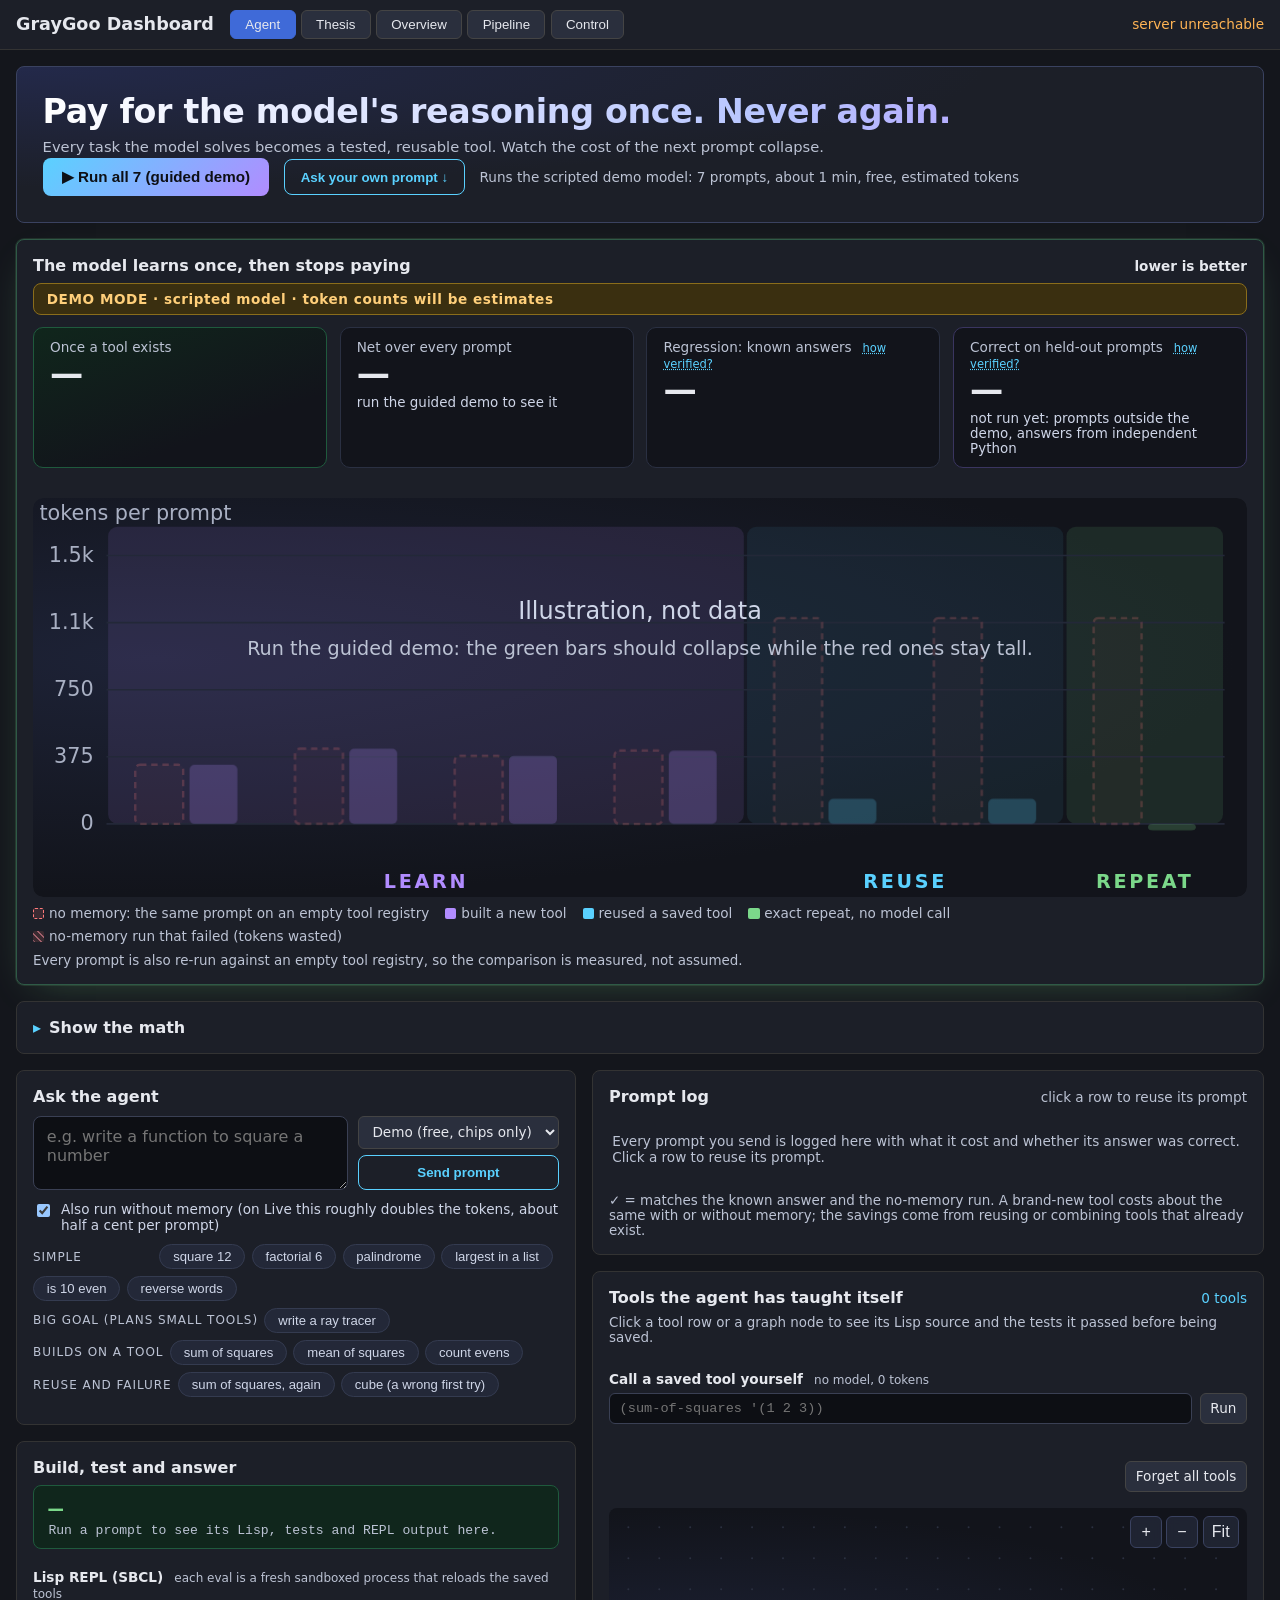
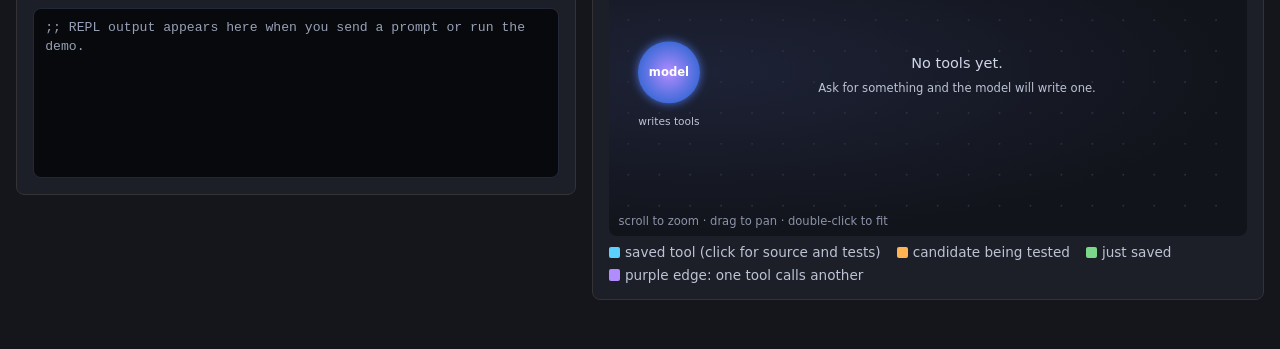
==== dashboard/index.html @ 03ae7952 "Agent: independent oracle, failure classes, planner, lessons; UI summary and graph pan/zoom Oracle a" ====
<!DOCTYPE html>
<html lang="en">
<head>
<meta charset="utf-8">
<meta name="viewport" content="width=device-width, initial-scale=1">
<title>GrayGoo Dashboard</title>
<link rel="stylesheet" href="styles.css">
<link rel="stylesheet" href="agent.css">
</head>
<body>
<header>
  <h1>GrayGoo Dashboard</h1>
  <nav>
    <button data-view="agent" class="active">Agent</button>
    <button data-view="thesis">Thesis</button>
    <button data-view="overview">Overview</button>
    <button data-view="pipeline">Pipeline</button>
    <button data-view="control">Control</button>
  </nav>
  <span id="conn" class="conn">connecting…</span>
</header>

<main>
  <section id="view-thesis" class="view">
    <article class="th">
      <div class="th-hero card wide">
        <p class="th-kicker">The thesis</p>
        <h2>LLM reasoning can be crystallized into verified, reusable capabilities that cut inference on later related tasks, without cutting correctness.</h2>
        <p class="th-lede">A model that solves the same kind of problem tomorrow should not pay full price to think it through again. GrayGoo turns each solved task into a <b>tested Lisp tool</b>. Later prompts reuse or combine those tools, so the next answer costs a fraction of the first, and often nothing.</p>
        <div class="th-cta">
          <button class="ag-primary" data-goto="agent" data-action="demo">&#9654; Watch it happen (guided demo)</button>
          <button class="ag-send" data-goto="agent">Open the workspace</button>
        </div>
      </div>

      <section class="card wide th-strip">
        <h2>The evidence, from a real model</h2>
        <div class="th-kpis">
          <div class="kpi k2"><span class="kl">Net over all 7 prompts</span><b id="th-k2" class="good">&mdash;</b><i id="th-k2s">&nbsp;</i></div>
        <div class="kpi k1"><span class="kl">Once a tool exists</span><b id="th-k1" class="good">&mdash;</b><i id="th-k1s">&nbsp;</i></div>
        <div class="kpi k4"><span class="kl">Held-out vs independent oracle</span><b id="th-k4" class="good">&mdash;</b><i id="th-k4s">&nbsp;</i></div>
        <div class="kpi k3"><span class="kl">Answers correct</span><b id="th-k3" class="good">&mdash;</b><i id="th-k3s">&nbsp;</i></div>
      </div>
        <p class="muted">Recorded live runs: Cerebras Qwen, 3 runs, each prompt also run with an empty registry. <button class="ag-chip" data-goto="agent">See the bars and the log</button></p>
      </section>

      <section class="card wide">
        <h2>The problem</h2>
        <p>Every prompt to a language model is billed as if it were the first. Ask for a palindrome checker on Monday and again on Friday and you pay for the same reasoning twice. Prompt caches only help when the text repeats exactly, and a cached <i>answer</i> goes stale; a cached <i>program</i> does not.</p>
      </section>

      <section class="card wide">
        <h2>The idea, in one picture</h2>
        <div class="th-lanes">
          <div class="th-lane l-new">
            <span class="th-tag">New task</span>
            <ol>
              <li>Model writes a Lisp tool <b>and its tests</b></li>
              <li>Gates: parse, risk class (R0&ndash;R6), tests in a sandboxed SBCL REPL</li>
              <li>Pass: saved to the registry. Fail: one repair with the actual-vs-expected values</li>
            </ol>
            <p class="th-cost">Costs full price, once.</p>
          </div>
          <div class="th-arrow" aria-hidden="true">&rarr;</div>
          <div class="th-lane l-reuse">
            <span class="th-tag">Related task</span>
            <ol>
              <li>Cheap local search finds a saved tool that looks relevant</li>
              <li>A short question (about 100 tokens): &ldquo;does this tool answer the goal?&rdquo;</li>
              <li>If yes, run it in the REPL. If not, fall back to a full build</li>
            </ol>
            <p class="th-cost">Costs a fraction.</p>
          </div>
          <div class="th-arrow" aria-hidden="true">&rarr;</div>
          <div class="th-lane l-cache">
            <span class="th-tag">Exact repeat</span>
            <ol>
              <li>The prompt was answered before</li>
              <li>Re-run the saved call in the REPL</li>
              <li>No model call at all</li>
            </ol>
            <p class="th-cost">Costs nothing.</p>
          </div>
        </div>
        <p class="muted">Tools also compose: once <code>square</code> exists, <code>sum-of-squares</code> is built by calling it, then <code>mean-of-squares</code> by calling that. The tool graph on the Agent tab shows these dependencies.</p>
      </section>

      <section class="card wide">
        <h2>Why reuse is trustworthy, not just cheap</h2>
        <div class="th-grid">
          <div class="th-card"><b>Tests gate every save</b><p>A tool enters the registry only after its tests pass in a fresh, sandboxed SBCL process. A wrong tool is rejected and repaired before anything can reuse it. In the live runs, this caught the model&rsquo;s own mistaken test expectations too.</p></div>
          <div class="th-card"><b>Every prompt has a control</b><p>Each prompt is also answered by a model with an <i>empty</i> registry. That is the baseline in every chart: measured tokens, measured answers, not an estimate.</p></div>
          <div class="th-card"><b>Known answers</b><p>The guided demo carries answers computed by hand (144, 50, 64, 30). A reused tool that drifted would show a red cross in the Prompt log.</p></div>
          <div class="th-card"><b>Narrow execution</b><p>The &ldquo;call a saved tool&rdquo; box only evaluates calls of saved tools with plain data. There is no free-form Lisp input.</p></div>
        </div>
      </section>

      <section class="card wide">
        <h2>What we measured</h2>
        <p>Three live runs on a real model (Cerebras Qwen, real token counts, temperature 0), each with the 7 guided prompts plus 10 held-out prompts, and every prompt also answered with an empty registry:</p>
        <ul class="th-list">
          <li><b>70% fewer tokens overall</b> (about 2.7k vs 8.9k per run of 7 prompts).</li>
          <li><b>Reused tools cost 95% less</b> (274 vs 5.0k tokens on the reused and repeated prompts), and an exact repeat cost <b>0</b>.</li>
          <li><b>21 of 21 guided answers correct</b>, and <b>27 of 30 held-out answers correct</b> against independent Python. With no memory the model also got 27 of 30, so reuse did not cost accuracy.</li>
          <li>The no-memory run often <b>failed to produce a working tool</b> and still spent the tokens. The held-out misses (the same string-reversal prompt each time) were rejected by the tests, not saved.</li>
        </ul>
        <p class="muted">The three runs are nearly identical because the model is near-deterministic at temperature 0: repetition shows stability, not sampling variance. Your own numbers appear live on the Agent tab; the scripted Demo model shows the same mechanism for free, with estimated token counts.</p>
      </section>

      <section class="card wide">
        <h2>How to read the Agent tab</h2>
        <ol class="th-list">
          <li><b>The proof panel</b> at the top: three headline numbers, then one pair of bars per prompt. Red dashed = no memory, coloured = with the learned tools. Prompts group into <i>learn</i>, <i>reuse</i>, <i>repeat</i>. &ldquo;Show the math&rdquo; opens the arithmetic.</li>
          <li><b>Ask the agent</b>: type any request (Live) or click an example (Demo). &ldquo;Build, test and answer&rdquo; streams what the model decided, the tests, and the REPL transcript.</li>
          <li><b>Prompt log</b>: per prompt, how it was answered, tokens used vs the no-memory run, and whether the answer is correct.</li>
          <li><b>Tools</b>: everything the agent has taught itself, with source, passing tests, reuse counts, and a box to call a tool directly for 0 tokens.</li>
        </ol>
      </section>

      <section class="card wide">
        <h2>Simple and complex ideas to try</h2>
        <div class="th-try">
          <button class="ag-chip" data-goto="agent" data-p="write a function that computes the factorial of a number, then factorial of 6">factorial of 6 <span class="muted">simple</span></button>
          <button class="ag-chip" data-goto="agent" data-p="write a function that checks for a palindrome, then check the word level">palindrome <span class="muted">simple</span></button>
          <button class="ag-chip" data-goto="agent" data-p="count the even numbers in the list (1 2 3 4 6)">count evens <span class="muted">composes is-even</span></button>
          <button class="ag-chip" data-goto="agent" data-p="mean of squares of the list (2 4 6 8)">mean of squares <span class="muted">composes two tools</span></button>
        </div>
        <p class="muted">In Live mode try something of your own with concrete data, e.g. &ldquo;write a function that run-length encodes a string, then encode aaabccdd&rdquo;, followed by &ldquo;now decode the result back&rdquo; to watch one tool build on another.</p>
      </section>

      <section class="card wide th-limits">
        <h2>Honest limits</h2>
        <ul class="th-list">
          <li><b>Small samples.</b> Tiny functions, one run per prompt. Treat the percentages as a demonstration, not a benchmark.</li>
          <li><b>Same model on both sides.</b> The control uses the same model at temperature 0 with an empty registry; it isolates the effect of memory, not of a better model.</li>
          <li><b>Demo answers are hard-coded</b> for the guided prompts. Arbitrary Live prompts have tests but no independent ground truth.</li>
          <li><b>The sandbox is process-level</b>, not a security boundary (see the adversarial report in the repo). Do not feed it untrusted prompts yet.</li>
          <li><b>Reuse needs a good match.</b> A vague prompt (&ldquo;again&rdquo;, no data) gave the model nothing to call the tool with in early live runs; prompts with explicit inputs reused cleanly.</li>
        </ul>
      </section>
    </article>
  </section>

  <section id="view-agent" class="view active">
    <button id="ag-fab" class="ag-fab" aria-label="Ask your own prompt">Ask &darr;</button>
    <div class="card wide ag-hero">
      <h2>Pay for the model's reasoning once. Never again.</h2>
      <p class="ag-sub-h">Every task the model solves becomes a tested, reusable tool. Watch the cost of the next prompt collapse.</p>
      <div class="ag-cta">
        <button id="ag-demo" class="ag-primary">&#9654; Run all 7 (guided demo)</button>
        <button id="ag-jump" class="ag-send">Ask your own prompt &darr;</button>
        <small id="ag-demo-cost" class="muted">Runs the scripted demo model: 7 prompts, about 1 min, free, estimated tokens</small>
      </div>
    </div>

    <div class="card wide ag-proof">
      <div class="ag-head"><h2>The model learns once, then stops paying</h2><span id="ag-overall" class="ag-overall">lower is better</span></div>
      <div id="ag-evbanner" class="ag-evbanner demo"></div>
      <p id="ag-evnote" class="muted ag-evnote" hidden></p>
      <div class="ag-evtabs" id="ag-evtabs" role="tablist" aria-label="Which run to show"></div>
      <div class="ag-kpis" aria-live="polite">
        <div class="kpi k1"><span class="kl">Once a tool exists</span><b id="k-reuse">&mdash;</b><i id="k-reuse-sub">run the guided demo to see it</i></div>
        <div class="kpi k2"><span class="kl">Net over every prompt</span><b id="k-saved">&mdash;</b><i id="k-saved-sub">&nbsp;</i></div>
        <div class="kpi k3"><span class="kl" title="Known answers were computed by hand for the 7 guided prompts. They are checked against the tool's actual output.">Regression: known answers <span class="why">how verified?</span></span><b id="k-correct">&mdash;</b><i id="k-correct-sub">&nbsp;</i></div>
        <div class="kpi k4"><span class="kl" title="Prompts that are not in the demo script. Expected answers are computed by independent Python (digit sums, gcd, string reversal, ...), never by the model.">Correct on held-out prompts <span class="why">how verified?</span></span><b id="k-held">&mdash;</b><i id="k-held-sub">not run yet</i></div>
      </div>
      <div id="ag-strength" class="ag-strength" aria-label="How strong this evidence is"></div>
      <div class="ag-scroll">
        <svg id="ag-pairs" viewBox="0 0 760 250" role="img"
             aria-label="For each prompt, tokens used with no memory next to tokens used with the learned tools"></svg>
      </div>
      <div id="ag-barinfo" class="ag-barinfo" hidden></div>
      <div class="ag-legend">
        <span><i class="sw-nomem"></i>no memory: the same prompt on an empty tool registry</span>
        <span><i style="background:#b18cff"></i>built a new tool</span>
        <span><i style="background:#5ad1ff"></i>reused a saved tool</span>
        <span><i style="background:#7bd88a"></i>exact repeat, no model call</span>
        <span><i class="sw-fail"></i>no-memory run that failed (tokens wasted)</span>
      </div>
      <p class="muted ag-foot-note">Every prompt is also re-run against an empty tool registry, so the comparison is measured, not assumed. <span id="ag-hero-note"></span> <span id="ag-est-note" hidden>Token counts here are estimates (about 4 characters per token, scripted model); Live mode reports real usage.</span></p>
    </div>

    <details class="card wide ag-math">
      <summary><h2>Show the math</h2></summary>
      <div class="ag-evidence">
        <div class="ag-tiles" aria-live="polite">
          <div class="tile"><span class="tl">Reusing a saved tool: tokens vs a no-memory run</span><b id="t-reuse">&mdash;</b><i id="t-reuse-sub">run the guided demo</i></div>
          <div class="tile"><span class="tl">Exact repeats: tokens vs a no-memory run</span><b id="t-zero">&mdash;</b><i id="t-zero-sub">&nbsp;</i></div>
          <div class="tile"><span class="tl">Building a new tool: tokens vs a no-memory run</span><b id="t-saved">&mdash;</b><i id="t-saved-sub">&nbsp;</i></div>
          <div class="tile"><span class="tl">Answers correct</span><b id="t-match">&mdash;</b><i id="t-match-sub">&nbsp;</i></div>
        </div>
        <div>
          <svg id="ag-cum" viewBox="0 0 640 220" role="img"
               aria-label="Cumulative tokens used with learned tools versus starting from scratch each time"></svg>
        </div>
      </div>
      <div class="ag-legend">
        <span><i style="background:#7bd88a"></i>with memory (this agent)</span>
        <span><i style="background:#ff7a7a"></i>no-memory run: the same prompt re-run with an empty tool registry</span>
        <span><i style="background:#7bd88a55"></i>gap = tokens saved</span>
      </div>
      <p class="ag-terms"><b>built</b> the model wrote a new tool &middot; <b>reused</b> a short check found a saved tool, then ran it &middot; <b>cached</b> exact repeat of an earlier prompt: no model call at all.</p>
      <p id="ag-recon" class="muted ag-foot-note"></p>
      <p class="muted ag-foot-note">Hatched baseline bars are no-memory runs that failed to produce an answer: their tokens were spent for nothing.</p>
    </details>

    <div class="ag-cols">
      <div class="ag-left">
        <div class="card">
          <h2>Ask the agent</h2>
          <div class="ag-bar-row">
            <textarea id="ag-prompt" rows="2" aria-label="Prompt for the agent"
              placeholder="e.g. write a function to square a number"></textarea>
            <div class="ag-ctl">
              <select id="ag-mode" aria-label="Model mode">
                <option value="demo">Demo (free, chips only)</option>
                <option value="live" id="ag-live-opt">Live (paid)</option>
              </select>
              <button id="ag-send" class="ag-send">Send prompt</button>
            </div>
          </div>
          <label class="ag-check"><input type="checkbox" id="ag-compare" checked> Also run without memory (on Live this roughly doubles the tokens, about half a cent per prompt)</label>
          <div class="ag-chips" aria-label="Example prompts">
            <div class="ag-chiprow"><span class="muted">Simple</span>
              <button class="ag-chip" data-p="write a function that squares a number, then square 12">square 12</button>
              <button class="ag-chip" data-p="write a function that computes the factorial of a number, then factorial of 6">factorial 6</button>
              <button class="ag-chip" data-p="write a function that checks for a palindrome, then check the word level">palindrome</button>
              <button class="ag-chip" data-p="write a function for the largest number in a list, then use it on (4 17 8)">largest in a list</button>
              <button class="ag-chip" data-p="write a function that checks if a number is even, then check 10">is 10 even</button>
              <button class="ag-chip" data-p="reverse the words in the sentence one two three">reverse words</button>
            </div>
            <div class="ag-chiprow"><span class="muted">Big goal (plans small tools)</span>
              <button class="ag-chip" data-p="write a ray tracer">write a ray tracer</button>
            </div>
            <div class="ag-chiprow"><span class="muted">Builds on a tool</span>
              <button class="ag-chip" data-p="sum of squares of the list (3 4 5)">sum of squares</button>
              <button class="ag-chip" data-p="mean of squares of the list (2 4 6 8)">mean of squares</button>
              <button class="ag-chip" data-p="count the even numbers in the list (1 2 3 4 6)">count evens</button>
            </div>
            <div class="ag-chiprow"><span class="muted">Reuse and failure</span>
              <button class="ag-chip" data-p="sum of squares of the list (3 4 5), again">sum of squares, again</button>
              <button class="ag-chip" data-p="write a function that cubes a number, then cube 4">cube (a wrong first try)</button>
            </div>
          </div>
          <p id="ag-mode-note" class="muted"></p>
        </div>
        <div class="card">
          <div class="ag-head"><h2>Build, test and answer</h2><span id="ag-compare-note" class="muted"></span></div>
          <div id="ag-answer-box"><div id="ag-answer">&mdash;</div><div id="ag-answer-call">Run a prompt to see its Lisp, tests and REPL output here.</div></div>
          <div id="ag-summary" class="ag-sumcard" hidden></div>
          <div id="ag-stages"></div>
          <div id="ag-log"></div>
          <div class="ag-sub">Lisp REPL (SBCL) <span class="muted">each eval is a fresh sandboxed process that reloads the saved tools</span></div>
          <div id="ag-repl" role="log" aria-live="polite"></div>
        </div>
      </div>

      <div class="ag-right">
        <div class="card">
          <div class="ag-head"><h2>Prompt log</h2><span class="muted">click a row to reuse its prompt</span></div>
          <div id="ag-table"></div>
          <p class="muted ag-foot-note">&#10003; = matches the known answer and the no-memory run. A brand-new tool costs about the same with or without memory; the savings come from reusing or combining tools that already exist.</p>
        </div>
    <div class="card">
      <div class="ag-head"><h2>Tools the agent has taught itself</h2><span id="ag-count">0 tools</span></div>
      <p class="muted ag-foot-note" style="margin:0 0 .6rem">Click a tool row or a graph node to see its Lisp source and the tests it passed before being saved.</p>
      <div class="ag-tools-stack">
        <div>
          <div id="ag-tools"><p class="muted ag-pad">No tools yet. Ask for something and the model will write one.</p></div>
          <div id="ag-detail" class="ag-detail" hidden></div>
          <div class="ag-try">
            <label for="ag-call" class="ag-sub">Call a saved tool yourself <span class="muted">no model, 0 tokens</span></label>
            <div class="ag-try-row">
              <input id="ag-call" type="text" spellcheck="false" placeholder="(sum-of-squares '(1 2 3))" aria-label="Lisp call of a saved tool">
              <button id="ag-callbtn" class="ag-ghost">Run</button>
            </div>
            <div id="ag-call-ex" class="ag-callex"></div>
            <div id="ag-callout" class="ag-callout" role="status"></div>
          </div>
          <div class="ag-foot"><button id="ag-reset" class="ag-ghost">Forget all tools</button></div>
        </div>
        <div>
          <div class="ag-gwrap">
          <svg id="ag-graph" tabindex="0" viewBox="0 0 640 340" role="img"
               aria-label="Graph of saved tools; a purple edge means one tool calls another"></svg>
          <div class="ag-gctl" role="group" aria-label="Graph view controls">
            <button type="button" id="ag-zin" title="Zoom in" aria-label="Zoom in">+</button>
            <button type="button" id="ag-zout" title="Zoom out" aria-label="Zoom out">&minus;</button>
            <button type="button" id="ag-zfit" title="Fit all tools in view" aria-label="Fit all tools in view">Fit</button>
          </div>
          <div class="ag-ghint">scroll to zoom &middot; drag to pan &middot; double-click to fit</div>
        </div>
          <div class="ag-legend">
            <span><i style="background:#5ad1ff"></i>saved tool (click for source and tests)</span>
            <span><i style="background:#ffb454"></i>candidate being tested</span>
            <span><i style="background:#7bd88a"></i>just saved</span>
            <span><i style="background:#b18cff"></i>purple edge: one tool calls another</span>
          </div>
        </div>
      </div>
    </div>
      </div>
    </div>

  </section>

  <section id="view-overview" class="view">
    <div class="cards">
      <div class="card">
        <h2>Todos</h2>
        <div class="bar"><div id="todo-bar" class="fill"></div></div>
        <p id="todo-text">—</p>
      </div>
      <div class="card">
        <h2>Spend</h2>
        <div class="bar"><div id="spend-bar" class="fill spend"></div></div>
        <p id="spend-text">—</p>
      </div>
      <div class="card">
        <h2>System checks</h2>
        <ul id="checks" class="checks"><li>—</li></ul>
      </div>
    </div>
    <div class="card wide">
      <h2>Recent commits</h2>
      <pre id="gitlog">—</pre>
    </div>
  </section>

  <section id="view-pipeline" class="view">
    <div class="card wide">
      <h2>run_candidate pipeline</h2>
      <svg id="stages" viewBox="0 0 660 120" role="img"
           aria-label="Pipeline stages: parse, risk, worker, repair, patch, transfer"></svg>
      <p id="stage-desc" class="muted">Click a stage for details.</p>
    </div>
    <div class="card wide">
      <h2>Last demo run</h2>
      <pre id="demo">—</pre>
    </div>
  </section>

  <section id="view-control" class="view">
    <div class="card wide">
      <h2>Run jobs</h2>
      <div class="btnrow">
        <button id="run-smoke">Smoke</button>
        <button id="run-tests">Tests</button>
        <button id="run-baseline">Baseline (stub)</button>
        <button id="run-stop" disabled>Stop</button>
      </div>
      <p id="job-meta" class="muted">No job running.</p>
    </div>
    <div class="card wide">
      <h2>Live output <span class="muted">(auto-refresh)</span></h2>
      <pre id="job-tail">Press a run button to start a job.</pre>
    </div>
  </section>
</main>

<p id="file-hint" class="hint" hidden>
  Opened as a file: static layout works, but live data needs the server —
  run <code>python dashboard/server.py</code> and open
  <code>http://127.0.0.1:8137/</code>.
</p>

<script src="app.js"></script>
<script src="agent.js"></script>
</body>
</html>
---- dashboard/styles.css ----
:root { color-scheme: dark; }
* { box-sizing: border-box; }
body {
  margin: 0; font-family: system-ui, Segoe UI, Roboto, sans-serif;
  background: #14161c; color: #e6e8ee;
}
header {
  display: flex; align-items: center; gap: 1rem;
  padding: 0.6rem 1rem; background: #1c1f28;
  border-bottom: 1px solid #333;
}
header h1 { font-size: 1.1rem; margin: 0; }
nav button, .btnrow button {
  background: #2a2f3d; color: #e6e8ee; border: 1px solid #444;
  border-radius: 6px; padding: 0.4rem 0.9rem; cursor: pointer;
}
nav button.active { background: #3f6ad8; border-color: #3f6ad8; }
.btnrow button:disabled { opacity: 0.4; cursor: default; }
.conn { margin-left: auto; font-size: 0.85rem; color: #ffb454; }
.conn.ok { color: #7bd88a; }
main { padding: 1rem; max-width: 1000px; margin: 0 auto; }
.view { display: none; }
.view.active { display: block; }
.cards { display: grid; grid-template-columns: repeat(3, 1fr); gap: 1rem; }
.card {
  background: #1c1f28; border: 1px solid #333; border-radius: 8px;
  padding: 1rem; margin-bottom: 1rem;
}
.card.wide { grid-column: 1 / -1; }
.card h2 { margin: 0 0 0.6rem; font-size: 1rem; }
.bar { height: 14px; background: #0d0f14; border-radius: 7px; overflow: hidden; }
.fill { height: 100%; width: 0; background: #3f6ad8; transition: width 0.4s; }
.fill.spend { background: #7bd88a; }
.fill.spend.hot { background: #e05252; }
.checks { list-style: none; margin: 0; padding: 0; }
.checks li { padding: 0.15rem 0; }
.ok-t { color: #7bd88a; } .bad-t { color: #e05252; }
pre {
  background: #0d0f14; border-radius: 6px; padding: 0.7rem;
  overflow: auto; max-height: 320px; white-space: pre-wrap;
  font-size: 0.82rem; margin: 0;
}
.muted { color: #9aa0ae; font-size: 0.85rem; }
.btnrow { display: flex; gap: 0.5rem; flex-wrap: wrap; }
.hint {
  max-width: 1000px; margin: 0 auto 1rem; padding: 0.7rem 1rem;
  background: #2a2410; border: 1px solid #8a6d1b; border-radius: 8px;
}
#stages .node { fill: #2a2f3d; stroke: #3f6ad8; cursor: pointer; }
#stages .node.sel { fill: #3f6ad8; }
#stages text { fill: #e6e8ee; font-size: 13px; text-anchor: middle; }
#stages .arrow { stroke: #666; }
@media (max-width: 700px) { .cards { grid-template-columns: 1fr; } }
---- dashboard/agent.css ----
/* Agent view */
:root { --ag-cyan: #5ad1ff; --ag-violet: #b18cff; --ag-green: #7bd88a; --ag-amber: #ffb454; --ag-red: #ff7a7a; --ag-dim: #a9b0c3; }
main { max-width: 1280px; }
.card h2 { font-size: 1rem; }
.ag-hero { display: flex; gap: 1.5rem; justify-content: space-between; align-items: flex-start; flex-wrap: wrap; }
.ag-hero h2 { font-size: 1.25rem; margin: 0 0 .4rem; }
.ag-hero p { margin: 0; max-width: 52rem; color: var(--ag-dim); font-size: .92rem; line-height: 1.5; }
.ag-hero-r { display: flex; flex-direction: column; gap: .4rem; align-items: flex-end; }
.badge { font-size: .72rem; letter-spacing: .03em; padding: .2rem .6rem; border-radius: 999px; font-weight: 600; }
.badge.demo { background: #3a2f10; color: #ffcf7a; border: 1px solid #8a6d1b; }
.badge.live { background: #10303a; color: #8fe3ff; border: 1px solid #1f6f8f; }
.ag-primary { background: linear-gradient(135deg, var(--ag-cyan), var(--ag-violet)); color: #0d0f14; font-weight: 700; border: 0; border-radius: 8px; padding: .65rem 1.2rem; cursor: pointer; font-size: .95rem; }
.ag-primary:disabled { opacity: .5; cursor: default; }
.muted { color: var(--ag-dim); }

.ag-cols { display: grid; grid-template-columns: minmax(0, 5fr) minmax(0, 6fr); gap: 1rem; margin-bottom: 1rem; align-items: start; }
.ag-left, .ag-right { min-width: 0; }
.ag-left > .card, .ag-right > .card { margin-bottom: 1rem; min-width: 0; }
.card, #view-agent { min-width: 0; max-width: 100%; }
#ag-prompt { max-width: 100%; }
.ag-head { display: flex; align-items: baseline; justify-content: space-between; gap: .6rem; margin-bottom: .5rem; }
.ag-head h2 { margin: 0; }
#ag-count, #ag-compare-note { color: var(--ag-cyan); font-size: .85rem; }

.ag-bar-row { display: flex; gap: .6rem; align-items: stretch; flex-wrap: wrap; margin-top: .5rem; }
#ag-prompt { flex: 1 1 220px; min-height: 3.2rem; resize: vertical; padding: .6rem .8rem; background: #0d0f14; color: #e6e8ee; border: 1px solid #3a4054; border-radius: 8px; font: inherit; }
#ag-prompt:focus-visible, button:focus-visible, select:focus-visible { outline: 2px solid var(--ag-cyan); outline-offset: 2px; }
.ag-ctl { display: flex; flex-direction: column; gap: .4rem; }
#ag-mode, .ag-ghost { background: #2a2f3d; color: #e6e8ee; border: 1px solid #444; border-radius: 6px; padding: .4rem .6rem; font: inherit; font-size: .85rem; cursor: pointer; }
.ag-check { display: flex; gap: .5rem; align-items: flex-start; margin: .7rem 0 0; font-size: .85rem; color: #cfd6e8; }
.ag-chips { display: flex; gap: .4rem; flex-wrap: wrap; margin-top: .7rem; }
.ag-chip { background: #232838; color: #cfd6e8; border: 1px solid #343b50; border-radius: 999px; padding: .25rem .8rem; font-size: .82rem; cursor: pointer; }
.ag-chip:hover { border-color: var(--ag-cyan); color: #fff; }
#ag-mode-note { font-size: .82rem; margin: .7rem 0 0; }

#ag-answer-box { margin: 0 0 .7rem; padding: .6rem .9rem; background: #10261c; border: 1px solid #1f5a3d; border-radius: 8px; }
#ag-answer { font: 700 1.5rem ui-monospace, Consolas, monospace; color: var(--ag-green); word-break: break-all; }
#ag-answer-call { color: var(--ag-dim); font: .82rem ui-monospace, Consolas, monospace; }
#ag-stages { display: flex; gap: .3rem; flex-wrap: wrap; margin-bottom: .4rem; }
#ag-stages:empty { display: none; }
.pill { font-size: .75rem; padding: .1rem .6rem; border-radius: 999px; background: #232838; color: var(--ag-dim); }
.pill.pass { background: #12301f; color: var(--ag-green); } .pill.fail { background: #3a1616; color: var(--ag-red); }
#ag-log { max-height: 150px; overflow: auto; font-size: .85rem; margin-bottom: .6rem; }
.ag-say { padding: .15rem 0 .15rem .6rem; border-left: 2px solid #343b50; color: #cfd6e8; }
.ag-say.goal { border-color: var(--ag-cyan); color: #fff; } .ag-say.build { border-color: var(--ag-violet); }
.ag-say.use { border-color: var(--ag-cyan); } .ag-say.pass { border-color: var(--ag-green); color: #9fe3ab; }
.ag-say.fail { border-color: #e05252; color: var(--ag-red); } .ag-say.answer { border-color: var(--ag-green); color: #fff; }
.ag-sub { font-size: .85rem; font-weight: 600; margin: .3rem 0 .4rem; }
.ag-sub .muted { font-weight: 400; font-size: .75rem; margin-left: .4rem; }
#ag-repl { background: #08090d; border: 1px solid #232838; border-radius: 8px; padding: .6rem .7rem; font: .82rem/1.45 ui-monospace, Consolas, monospace; height: 220px; overflow: auto; }
.rl { white-space: pre-wrap; word-break: break-word; }
.rl.c { color: #7b839a; } .rl.in { color: var(--ag-cyan); } .rl.def { color: var(--ag-violet); }
.rl.val { color: var(--ag-green); } .rl.err { color: var(--ag-red); } .rl.out { color: var(--ag-amber); }

.ag-tiles { display: grid; grid-template-columns: repeat(2, 1fr); gap: .7rem; margin-top: .6rem; }
.tile { background: #12141b; border: 1px solid #2a3042; border-radius: 8px; padding: .6rem .8rem; display: flex; flex-direction: column; gap: .15rem; min-width: 0; }
.tile .tl { color: var(--ag-dim); font-size: .78rem; }
.tile b { font-size: 1.7rem; color: #e6e8ee; font-weight: 700; }
.tile b.good { color: var(--ag-green); } .tile b.bad { color: var(--ag-red); }
.tile i { font-style: normal; color: var(--ag-dim); font-size: .78rem; }

#ag-cum, #ag-graph { width: 100%; height: auto; display: block; background: radial-gradient(ellipse at 15% 50%, #1d2236, #12141b 70%); border-radius: 8px; }
.ag-grid { stroke: #232838; stroke-width: 1; }
.ag-tick { fill: #a9b0c3; font-size: 11px; }
.ag-tick.k-build { fill: var(--ag-violet); } .ag-tick.k-reuse { fill: var(--ag-cyan); } .ag-tick.k-cached { fill: var(--ag-green); } .ag-tick.k-failed { fill: var(--ag-red); }
.cum-actual { stroke: var(--ag-green); stroke-width: 3; }
.cum-nomem { stroke: var(--ag-red); stroke-width: 2.5; stroke-dasharray: 6 4; }
.cum-actual.ill, .cum-nomem.ill { opacity: .25; }
.cum-gap { fill: #7bd88a22; }
.cum-gap-t { fill: #9fe3ab; font-size: 12px; font-weight: 700; }
.cum-brace { stroke: #9fe3ab; stroke-width: 2; }
.cum-pt { stroke: #12141b; stroke-width: 2; fill: var(--ag-green); }
.cum-pt.k-build { fill: var(--ag-violet); } .cum-pt.k-reuse { fill: var(--ag-cyan); } .cum-pt.k-failed { fill: var(--ag-red); }
.ag-empty { fill: #cfd6e8; text-anchor: middle; font-size: 15px; }
.ag-empty.sub { font-size: 12px; fill: var(--ag-dim); }
.ag-note { fill: var(--ag-dim); font-size: 11px; text-anchor: middle; }
.ag-legend { display: flex; gap: .4rem 1rem; font-size: .8rem; color: var(--ag-dim); margin-top: .5rem; flex-wrap: wrap; }
.ag-legend i { display: inline-block; width: .7rem; height: .7rem; border-radius: 2px; margin-right: .3rem; vertical-align: -1px; }

.ag-tbl { width: 100%; border-collapse: collapse; font-size: .82rem; }
.ag-tbl th { text-align: left; color: var(--ag-dim); font-weight: 600; font-size: .75rem; padding: .3rem .5rem; border-bottom: 1px solid #2a3042; }
.ag-tbl td { padding: .4rem .5rem; border-bottom: 1px solid #1f2433; vertical-align: middle; }
.ag-tbl tr.clickable { cursor: pointer; } .ag-tbl tr.clickable:hover td { background: #1c2030; }
.ag-tbl tr.selrow td { background: #1b2a3a; }
.ag-tbl td.pr { max-width: 14rem; overflow: hidden; text-overflow: ellipsis; white-space: nowrap; }
.ag-tbl td.num { color: var(--ag-dim); }
.ag-tbl td.good { color: var(--ag-green); } .ag-tbl td.bad { color: var(--ag-red); }
.ag-tbl td.bar { min-width: 5.5rem; } .ag-tbl td.bar span { font-size: .78rem; color: #e6e8ee; }
.mini { height: 6px; border-radius: 3px; margin-bottom: 2px; background: var(--ag-violet); }
.mini.k-reuse { background: var(--ag-cyan); } .mini.k-cached { background: var(--ag-green); } .mini.k-failed { background: #e05252; } .mini.base { background: #6a4a52; }
.chip { font-size: .72rem; padding: .1rem .5rem; border-radius: 999px; white-space: nowrap; }
.chip.k-build { background: #2a2145; color: var(--ag-violet); } .chip.k-reuse { background: #12303d; color: var(--ag-cyan); }
.chip.k-cached { background: #12301f; color: var(--ag-green); } .chip.k-failed { background: #3a1616; color: var(--ag-red); }
.ag-pad { padding: .3rem .2rem; font-size: .85rem; }

.ag-tools-grid { display: grid; grid-template-columns: minmax(0, 1.3fr) minmax(0, 1fr); gap: 1rem; align-items: start; }
.ag-edge { stroke: #3a4260; }
.ag-edge.root { stroke: #3f6ad8; opacity: .55; stroke-dasharray: 2 5; }
.ag-edge.dep { stroke: var(--ag-violet); filter: drop-shadow(0 0 4px #b18cffaa); stroke-dasharray: 6 4; animation: ag-flow 1.2s linear infinite; }
.ag-edge.ghost { stroke: var(--ag-amber); opacity: .7; }
@keyframes ag-flow { to { stroke-dashoffset: -20; } }
.ag-core-t { fill: #fff; font-size: 12px; text-anchor: middle; font-weight: 600; }
.ag-node { animation: ag-pop .5s cubic-bezier(.2, 1.4, .4, 1) both; }
.ag-node .dot { fill: #1f6f8f; stroke: var(--ag-cyan); stroke-width: 2; }
.ag-node .ring { fill: none; stroke: #5ad1ff44; stroke-width: 1.5; }
.ag-node .glyph { fill: #eaf9ff; font-size: 17px; text-anchor: middle; font-style: italic; }
.ag-node .lbl { fill: #e6e8ee; font-size: 12px; text-anchor: middle; }
.ag-node .lbl.sub { fill: var(--ag-dim); font-size: 11px; }
.ag-node.sel .ring { stroke: #fff; stroke-width: 2.5; }
.ag-node.hot .ring { stroke: var(--ag-green); stroke-width: 3; animation: ag-ping 1s ease-out 3; }
.ag-node.hot .dot { stroke: var(--ag-green); fill: #1f6f4a; }
.ag-node.ghost .dot { fill: #3a2f10; stroke: var(--ag-amber); stroke-dasharray: 4 3; animation: ag-spin 4s linear infinite; transform-box: fill-box; transform-origin: center; }
.ag-node.ghost .ring { stroke: #ffb45466; animation: ag-ping 1.2s ease-out infinite; }
@keyframes ag-pop { from { opacity: 0; } }
@keyframes ag-ping { from { opacity: 1; r: 20; } to { opacity: 0; r: 40; } }
@keyframes ag-spin { to { transform: rotate(360deg); } }
.ag-detail { margin-top: .7rem; padding: .7rem .8rem; background: #12141b; border: 1px solid #2a3042; border-radius: 8px; font-size: .84rem; }
.dt-top b { color: var(--ag-cyan); font-size: .95rem; }
.dt-src { max-height: 120px; font-size: .78rem; margin: .4rem 0; color: var(--ag-violet); }
.dt-test { font: .78rem ui-monospace, Consolas, monospace; color: var(--ag-green); }
.ag-foot { margin-top: .7rem; display: flex; justify-content: flex-end; }

@media (max-width: 1000px) {
  .ag-cols, .ag-tools-grid { grid-template-columns: minmax(0, 1fr); }
  .ag-hero-r { align-items: flex-start; }
}
@media (max-width: 560px) {
  main { padding: .6rem; }
  .ag-tiles { grid-template-columns: 1fr 1fr; }
  .ag-tbl td.pr { max-width: 7rem; }
  .ag-tbl th:nth-child(3), .ag-tbl td:nth-child(3) { display: none; }
}
@media (prefers-reduced-motion: reduce) { .ag-edge.dep, .ag-node, .ag-node .dot, .ag-node .ring { animation: none !important; } }

.ag-send { background: var(--ag-cyan); color: #0d0f14; font-weight: 700; border: 0; border-radius: 8px; padding: .55rem 1.2rem; cursor: pointer; }
.ag-send:disabled { opacity: .5; cursor: default; }
.ag-overall { color: #e6e8ee; font-size: .85rem; font-weight: 600; }
.ag-foot-note { font-size: .8rem; margin: .6rem 0 0; }
.ag-tick { font-size: 13px; }
.cum-gap-t { font-size: 14px; }
.ag-chips > span { font-size: .8rem; align-self: center; margin-right: .2rem; }
.ag-tbl td.barcell { min-width: 5.5rem; } .ag-tbl td.barcell span { font-size: .8rem; color: #e6e8ee; }
.ag-tbl td.pr { max-width: none; white-space: normal; overflow: visible; }
.ag-tbl td.muted { color: var(--ag-dim); }
.ag-tbl .sm { display: block; font-size: .72rem; color: var(--ag-dim); }
.ag-tools-grid { grid-template-columns: minmax(0, 1fr) minmax(0, 1fr); }
.tile b.warn { color: var(--ag-amber); }

/* round 4 */
:root { --ag-dim: #bcc3d4; }
.ag-hero details summary { cursor: pointer; color: var(--ag-cyan); font-size: .85rem; margin-bottom: .3rem; }
.ag-hero details p { margin: .2rem 0 0; }
.ag-evidence { display: grid; grid-template-columns: minmax(0, 5fr) minmax(0, 7fr); gap: 1rem; align-items: center; margin-top: .4rem; }
.ag-terms { margin: .5rem 0 0; font-size: .85rem; color: #cfd6e8; }
.ag-terms b { color: #fff; }
.ag-send { background: transparent; color: var(--ag-cyan); border: 1.5px solid var(--ag-cyan); }
.ag-send:hover:not(:disabled) { background: #5ad1ff22; }
.tile i { font-size: .82rem; }
.tile .tl { font-size: .82rem; }
.ag-legend { font-size: .85rem; }
.ag-foot-note { font-size: .84rem; }
.ag-tbl { font-size: .86rem; }
.ag-tbl td.pr { min-width: 9rem; }
.ag-tbl .chip + .chip { margin-left: .3rem; }
.ag-tbl td.good, .ag-tbl td.bad { white-space: nowrap; font-weight: 600; }
.ag-try { margin-top: .9rem; }
.ag-try-row { display: flex; gap: .5rem; margin-top: .3rem; }
#ag-call { flex: 1; background: #0d0f14; color: #e6e8ee; border: 1px solid #3a4054; border-radius: 6px; padding: .45rem .6rem; font: .85rem ui-monospace, Consolas, monospace; min-width: 0; }
.ag-callout { margin-top: .4rem; font: .85rem ui-monospace, Consolas, monospace; min-height: 1.2rem; color: var(--ag-dim); }
.ag-callout.ok { color: var(--ag-green); } .ag-callout.bad { color: var(--ag-red); }
.rl.c { color: #98a0b5; }
.ag-node .lbl.sub { font-size: 12px; }
@media (max-width: 1000px) { .ag-evidence { grid-template-columns: minmax(0, 1fr); } }
@media (max-width: 560px) {
  header { flex-wrap: wrap; padding: .5rem .7rem; gap: .5rem; }
  header h1 { font-size: .95rem; white-space: nowrap; }
  nav button { padding: .3rem .6rem; font-size: .8rem; }
  .conn { display: none; }
  .ag-hero-r { align-items: stretch; width: 100%; }
  .ag-hero-r .ag-primary { width: 100%; }
}
@media (max-width: 560px) { .tile b { font-size: 1.35rem; white-space: nowrap; } .tile { padding: .5rem .6rem; } .ag-tiles { gap: .5rem; } }

/* round 5 */
.ag-tbl td .sm { display: inline; margin-left: .35rem; font-size: .75rem; color: var(--ag-dim); font-weight: 400; }
.ag-callex { margin-top: .4rem; }
.ag-tools-grid { grid-template-columns: minmax(0, 1.25fr) minmax(0, 1fr); }
#ag-repl { height: 170px; }
@media (max-width: 760px) { .ag-flow { display: none; } .ag-hero-r { align-items: stretch; margin-top: .6rem; } }

/* round 6 */
.tile i .ln { display: block; }
.mini.base.failed { background: repeating-linear-gradient(45deg, #8a5a64 0 4px, #3a2a30 4px 8px); }

/* layout v3: sell the thesis */
.ag-hero { padding: 1.6rem 1.6rem 1.3rem; background: radial-gradient(ellipse at 0% 0%, #23294a 0%, #1c1f28 55%); border-color: #3a4260; }
.ag-hero h2 { font-size: clamp(1.4rem, 2.6vw, 2.1rem); line-height: 1.15; letter-spacing: -.01em; margin: 0 0 .5rem; background: linear-gradient(90deg, #fff, #b8c6ff 60%, #b18cff); -webkit-background-clip: text; background-clip: text; color: transparent; }
.ag-sub-h { font-size: 1.05rem; color: #d6dcec; margin: 0 0 .9rem; max-width: 40rem; }
.ag-flow { list-style: none; counter-reset: f; display: flex; gap: .5rem; flex-wrap: wrap; padding: 0; margin: 0 0 .8rem; }
.ag-flow li { counter-increment: f; position: relative; background: #12141b; border: 1px solid #2f3652; border-radius: 999px; padding: .3rem .8rem .3rem .4rem; font-size: .82rem; color: #cfd6e8; display: flex; align-items: center; gap: .45rem; }
.ag-flow li::before { content: counter(f); width: 1.35rem; height: 1.35rem; border-radius: 50%; background: linear-gradient(135deg, #5ad1ff, #b18cff); color: #0d0f14; font-weight: 700; font-size: .75rem; display: grid; place-items: center; }
.ag-flow b { color: #fff; }
.ag-hero details { margin: 0; } .ag-hero details p { margin: .3rem 0 0; font-size: .85rem; color: var(--ag-dim); max-width: 44rem; }
.ag-proof { border-color: #2f5a47; box-shadow: 0 0 0 1px #7bd88a22, 0 12px 40px -18px #7bd88a55; }
.ag-kpis { display: grid; grid-template-columns: repeat(3, minmax(0, 1fr)); gap: .8rem; margin: .5rem 0 1rem; }
.kpi { background: #12141b; border: 1px solid #2a3042; border-radius: 10px; padding: .7rem 1rem; display: flex; flex-direction: column; gap: .15rem; min-width: 0; }
.kpi .kl { color: var(--ag-dim); font-size: .85rem; }
.kpi b { font-size: clamp(1.8rem, 3.4vw, 2.7rem); line-height: 1.05; color: #e6e8ee; font-weight: 800; letter-spacing: -.02em; }
.kpi b.good { color: var(--ag-green); } .kpi b.warn { color: var(--ag-amber); } .kpi b.bad { color: var(--ag-red); }
.kpi i { font-style: normal; color: #cfd6e8; font-size: .84rem; }
.kpi.k1 { background: linear-gradient(160deg, #10261c, #12141b 70%); border-color: #1f5a3d; }
.ag-scroll { overflow-x: auto; border-radius: 10px; }
#ag-pairs { width: 100%; min-width: 560px; height: auto; display: block; background: radial-gradient(ellipse at 10% 40%, #1d2236, #12141b 70%); border-radius: 10px; }
.pp-nomem { fill: #ff7a7a22; stroke: #ff7a7a; stroke-width: 1.5; stroke-dasharray: 4 3; }
.pp-nomem.failed { stroke: #c0707c; stroke-dasharray: none; }
.pp-nomem.ghost, .pp-used.ghost { opacity: .22; }
.pp-used { transform-box: fill-box; transform-origin: bottom; animation: pp-grow .7s cubic-bezier(.2, .9, .3, 1) both; }
@keyframes pp-grow { from { transform: scaleY(0); } }
.pp-v { font-size: 12px; } .pp-v.nomem { fill: #ff9d9d; } .pp-v.used { fill: #fff; font-weight: 700; }
.pp-delta { font-size: 15px; font-weight: 800; } .pp-delta.good { fill: #9fe3ab; } .pp-delta.warn { fill: var(--ag-amber); }
.pp-phase { font-size: 12px; font-weight: 700; letter-spacing: .14em; }
.sw-nomem { background: #ff7a7a22; border: 1.5px dashed #ff7a7a; }
.sw-fail { background: repeating-linear-gradient(45deg, #a0606c 0 2px, #3a2a30 2px 5px); }
details.ag-math > summary { cursor: pointer; list-style: none; display: flex; align-items: center; gap: .5rem; }
details.ag-math > summary::before { content: "\25B8"; color: var(--ag-cyan); }
details.ag-math[open] > summary::before { content: "\25BE"; }
details.ag-math > summary h2 { margin: 0; }
details.ag-math[open] > summary { margin-bottom: .6rem; }
.ag-math .ag-overall { display: none; }
@media (max-width: 900px) { .ag-kpis { grid-template-columns: minmax(0, 1fr); } }
@media (prefers-reduced-motion: reduce) { .pp-used { animation: none; } }

/* thesis tab */
.th { display: flex; flex-direction: column; gap: 1rem; max-width: 980px; margin: 0 auto; }
.th .card { margin-bottom: 0; }
.th h2 { font-size: 1.15rem; margin: 0 0 .6rem; }
.th p, .th li { line-height: 1.6; color: #d6dcec; }
.th-hero { background: radial-gradient(ellipse at 0% 0%, #23294a 0%, #1c1f28 60%); border-color: #3a4260; padding: 1.8rem; }
.th-kicker { color: var(--ag-cyan); text-transform: uppercase; letter-spacing: .14em; font-size: .78rem; margin: 0 0 .5rem; font-weight: 700; }
.th-hero h2 { font-size: clamp(1.35rem, 2.6vw, 2rem); line-height: 1.25; margin: 0 0 1rem; color: #fff; }
.th-lede { font-size: 1.05rem; max-width: 46rem; }
.th-cta { display: flex; gap: .7rem; flex-wrap: wrap; margin-top: 1.1rem; }
.th-lanes { display: grid; grid-template-columns: 1fr auto 1fr auto 1fr; gap: .6rem; align-items: stretch; margin: .6rem 0 1rem; }
.th-lane { background: #12141b; border: 1px solid #2a3042; border-radius: 10px; padding: .8rem 1rem; display: flex; flex-direction: column; }
.th-lane ol { margin: .4rem 0; padding-left: 1.2rem; font-size: .88rem; }
.th-lane.l-new { border-color: #4a3a7a; } .th-lane.l-reuse { border-color: #1f6f8f; } .th-lane.l-cache { border-color: #1f5a3d; }
.th-tag { font-size: .75rem; letter-spacing: .1em; text-transform: uppercase; font-weight: 700; }
.l-new .th-tag { color: var(--ag-violet); } .l-reuse .th-tag { color: var(--ag-cyan); } .l-cache .th-tag { color: var(--ag-green); }
.th-cost { margin: auto 0 0 !important; font-weight: 700; color: #fff !important; }
.th-arrow { display: grid; place-items: center; font-size: 1.5rem; color: var(--ag-dim); }
.th-grid { display: grid; grid-template-columns: repeat(2, minmax(0, 1fr)); gap: .8rem; }
.th-card { background: #12141b; border: 1px solid #2a3042; border-radius: 10px; padding: .8rem 1rem; }
.th-card b { color: #fff; } .th-card p { margin: .3rem 0 0; font-size: .9rem; }
.th-list { padding-left: 1.2rem; margin: .4rem 0; } .th-list li { margin: .35rem 0; }
.th-try { display: flex; gap: .5rem; flex-wrap: wrap; margin: .5rem 0 .8rem; }
.th-try .muted { font-size: .75rem; margin-left: .3rem; }
.th code { background: #12141b; padding: .05rem .35rem; border-radius: 4px; font-size: .88em; color: var(--ag-violet); }
.th-limits { border-color: #5a4a1f; }
@media (max-width: 900px) { .th-lanes { grid-template-columns: 1fr; } .th-arrow { transform: rotate(90deg); } .th-grid { grid-template-columns: 1fr; } }

.ag-hero-l { flex: 1 1 520px; min-width: 0; }
.ag-hero-r { flex: 0 0 auto; }
@media (max-width: 900px) { .ag-hero-l { flex-basis: 100%; } }

#ag-table { overflow-x: auto; }
.ag-tbl td.good, .ag-tbl td.bad { white-space: normal; word-break: break-word; max-width: 11rem; }

.ag-tools-stack { display: flex; flex-direction: column; gap: 1rem; }
.ag-tools-stack > div { min-width: 0; }

@media (min-width: 1001px) { .ag-left { position: sticky; top: .6rem; align-self: start; } }

@media (max-width: 640px) { #ag-pairs { min-width: 0; } }
.pp-used-h { transform-box: fill-box; transform-origin: left; animation: pp-growx .7s cubic-bezier(.2, .9, .3, 1) both; }
@keyframes pp-growx { from { transform: scaleX(0); } }
@media (prefers-reduced-motion: reduce) { .pp-used-h { animation: none; } }

@media (max-width: 760px) { .ag-flow { display: none !important; } }

/* round 7 */
.ag-hero { padding: 1.6rem; }
.ag-cta { display: flex; align-items: center; gap: .9rem; flex-wrap: wrap; }
.ag-evbanner { font-size: .85rem; font-weight: 700; letter-spacing: .04em; padding: .45rem .8rem; border-radius: 8px; margin: .2rem 0 .7rem; }
.ag-evbanner.demo { background: #3a2f10; color: #ffcf7a; border: 1px solid #8a6d1b; }
.ag-evbanner.live { background: #10303a; color: #8fe3ff; border: 1px solid #1f6f8f; }
.ag-evtabs { display: flex; gap: .4rem; flex-wrap: wrap; margin-bottom: .7rem; }
.ag-evtabs:empty { display: none; }
.ag-evtab { background: #232838; color: #cfd6e8; border: 1px solid #343b50; border-radius: 999px; padding: .3rem .9rem; font-size: .82rem; cursor: pointer; }
.ag-evtab.on { background: #2f3a63; border-color: var(--ag-cyan); color: #fff; }
.ag-strength { display: flex; gap: .5rem; flex-wrap: wrap; margin: 0 0 .9rem; }
.ag-strength .sc { font-size: .78rem; padding: .2rem .65rem; border-radius: 999px; background: #232838; color: #cfd6e8; border: 1px solid #343b50; }
.ag-strength .sc.ok { background: #12301f; color: #9fe3ab; border-color: #1f5a3d; }
.ag-strength .sc.warn { background: #3a2f10; color: #ffcf7a; border-color: #8a6d1b; }
.ag-chiprow { display: flex; gap: .4rem; flex-wrap: wrap; align-items: center; margin-top: .45rem; }
.ag-chiprow > .muted { font-size: .75rem; text-transform: uppercase; letter-spacing: .08em; min-width: 7.5rem; }
.ag-chips { display: block; }
@media (max-width: 640px) { .ag-legend { display: grid; grid-template-columns: 1fr 1fr; gap: .3rem .8rem; } .ag-chiprow > .muted { min-width: 100%; } }
.chip.k-held { background: #2a2145; color: #e0d0ff; border: 1px solid #6a56a8; margin-right: .3rem; }

.ag-hero { display: block; }
.ag-hero h2 { margin-bottom: .3rem; }
.ag-sub-h { margin-bottom: 1rem; }

/* round 8 */
.ag-kpis { grid-template-columns: repeat(4, minmax(0, 1fr)); }
.kpi b { font-size: clamp(1.5rem, 2.6vw, 2.2rem); }
.kpi b small.est { font-size: .45em; font-weight: 600; color: #ffcf7a; letter-spacing: .04em; text-transform: uppercase; }
.kpi.k4 { border-color: #3a3560; }
.ag-barinfo { margin: .6rem 0 0; padding: .6rem .8rem; background: #12141b; border: 1px solid #2f3652; border-radius: 8px; font-size: .85rem; display: flex; flex-direction: column; gap: .25rem; align-items: flex-start; }
.ag-barinfo .bi-h { color: #fff; font-weight: 600; } .ag-barinfo .bi-l { color: #d6dcec; }
.ag-tbl td.pr .flags { margin-top: .25rem; display: flex; gap: .3rem; }
.th-kpis { display: grid; grid-template-columns: repeat(4, minmax(0, 1fr)); gap: .8rem; margin: .4rem 0 .6rem; }
@media (max-width: 1100px) { .ag-kpis, .th-kpis { grid-template-columns: repeat(2, minmax(0, 1fr)); } }
@media (max-width: 560px) { .ag-kpis, .th-kpis { grid-template-columns: minmax(0, 1fr); } }

.th-kpis .kpi b { font-size: clamp(1.3rem, 2.2vw, 1.9rem); white-space: nowrap; }

/* round 9 */
.kl .why { font-size: .72rem; color: var(--ag-cyan); margin-left: .4rem; cursor: help; text-decoration: underline dotted; }
.ag-cta .ag-send { padding: .6rem 1rem; }
@media (max-width: 560px) { .ag-cta .ag-send { width: 100%; } }

/* round 10 */
.ag-fab { display: none; }
@media (max-width: 760px) {
  .ag-fab { display: block; position: fixed; right: .8rem; bottom: .8rem; z-index: 20; background: var(--ag-cyan); color: #0d0f14; border: 0; border-radius: 999px; padding: .6rem 1rem; font-weight: 700; box-shadow: 0 6px 20px -6px #000; }
  #view-agent:not(.active) ~ .ag-fab, body:has(#view-thesis.active) .ag-fab, body:has(#view-overview.active) .ag-fab, body:has(#view-pipeline.active) .ag-fab, body:has(#view-control.active) .ag-fab { display: none; }
}
@media (max-width: 640px) {
  .ag-proof { display: flex; flex-direction: column; }
  .ag-proof > .ag-scroll { order: 1; }
  .ag-proof > .ag-legend { order: 2; }
  .ag-proof > .ag-barinfo { order: 2; }
  .ag-proof > .ag-kpis { order: 3; }
  .ag-proof > .ag-strength { order: 4; }
  .ag-proof > .ag-foot-note { order: 5; }
  .ag-kpis { grid-template-columns: 1fr 1fr; gap: .5rem; }
  .kpi { padding: .5rem .6rem; }
  .kpi b { font-size: 1.35rem; white-space: nowrap; }
  .kpi i { font-size: .72rem; }
  .kpi .kl { font-size: .74rem; }
}

[hidden] { display: none !important; }

.kpi b.neutral { color: #e6e8ee; }
.ag-evtoggle { background: transparent; border: 0; color: inherit; text-decoration: underline; cursor: pointer; font: inherit; font-weight: 600; padding: 0; margin-left: .3rem; }
.ag-evnote { font-size: .8rem; margin: -.3rem 0 .6rem; }

#ag-answer { white-space: pre-wrap; }
#ag-answer.multi { font-size: .9rem; line-height: 1.05; letter-spacing: .12em; max-height: 14rem; overflow: auto; }

/* graph pan/zoom */
.ag-gwrap { position: relative; }
#ag-graph { cursor: grab; touch-action: none; user-select: none; outline: none; }
#ag-graph.grabbing { cursor: grabbing; }
#ag-graph:focus-visible { outline: 2px solid var(--ag-cyan); outline-offset: 2px; }
.ag-gctl { position: absolute; top: .5rem; right: .5rem; display: flex; gap: .3rem; }
.ag-gctl button { min-width: 2rem; height: 2rem; background: #232838cc; color: #e6e8ee; border: 1px solid #3a4260; border-radius: 6px; cursor: pointer; font-size: 1rem; line-height: 1; padding: 0 .5rem; backdrop-filter: blur(4px); }
.ag-gctl button:hover { border-color: var(--ag-cyan); }
.ag-ghint { position: absolute; left: .6rem; bottom: .5rem; font-size: .72rem; color: #8b93a8; pointer-events: none; }

/* end-of-run summary card */
.ag-sumcard { margin: 0 0 .7rem; padding: .7rem .9rem; border-radius: 8px; border: 1px solid #343b50; background: #12141b; }
.ag-sumcard.ok { background: #10261c; border-color: #1f5a3d; }
.ag-sumcard.bad { background: #2a1818; border-color: #6a2f2f; }
.sum-t { font-weight: 700; font-size: 1rem; color: #fff; margin-bottom: .25rem; }
.ag-sumcard.ok .sum-t { color: var(--ag-green); } .ag-sumcard.bad .sum-t { color: var(--ag-red); }
.sum-l { font-size: .86rem; color: #d6dcec; margin: .15rem 0; word-break: break-word; }
.sum-chips { display: flex; gap: .35rem; flex-wrap: wrap; margin-top: .45rem; }
.sum-chips .sc { font-size: .75rem; padding: .15rem .55rem; border-radius: 999px; background: #232838; color: #cfd6e8; border: 1px solid #343b50; }
.sum-chips .sc.ok { background: #12301f; color: #9fe3ab; border-color: #1f5a3d; }
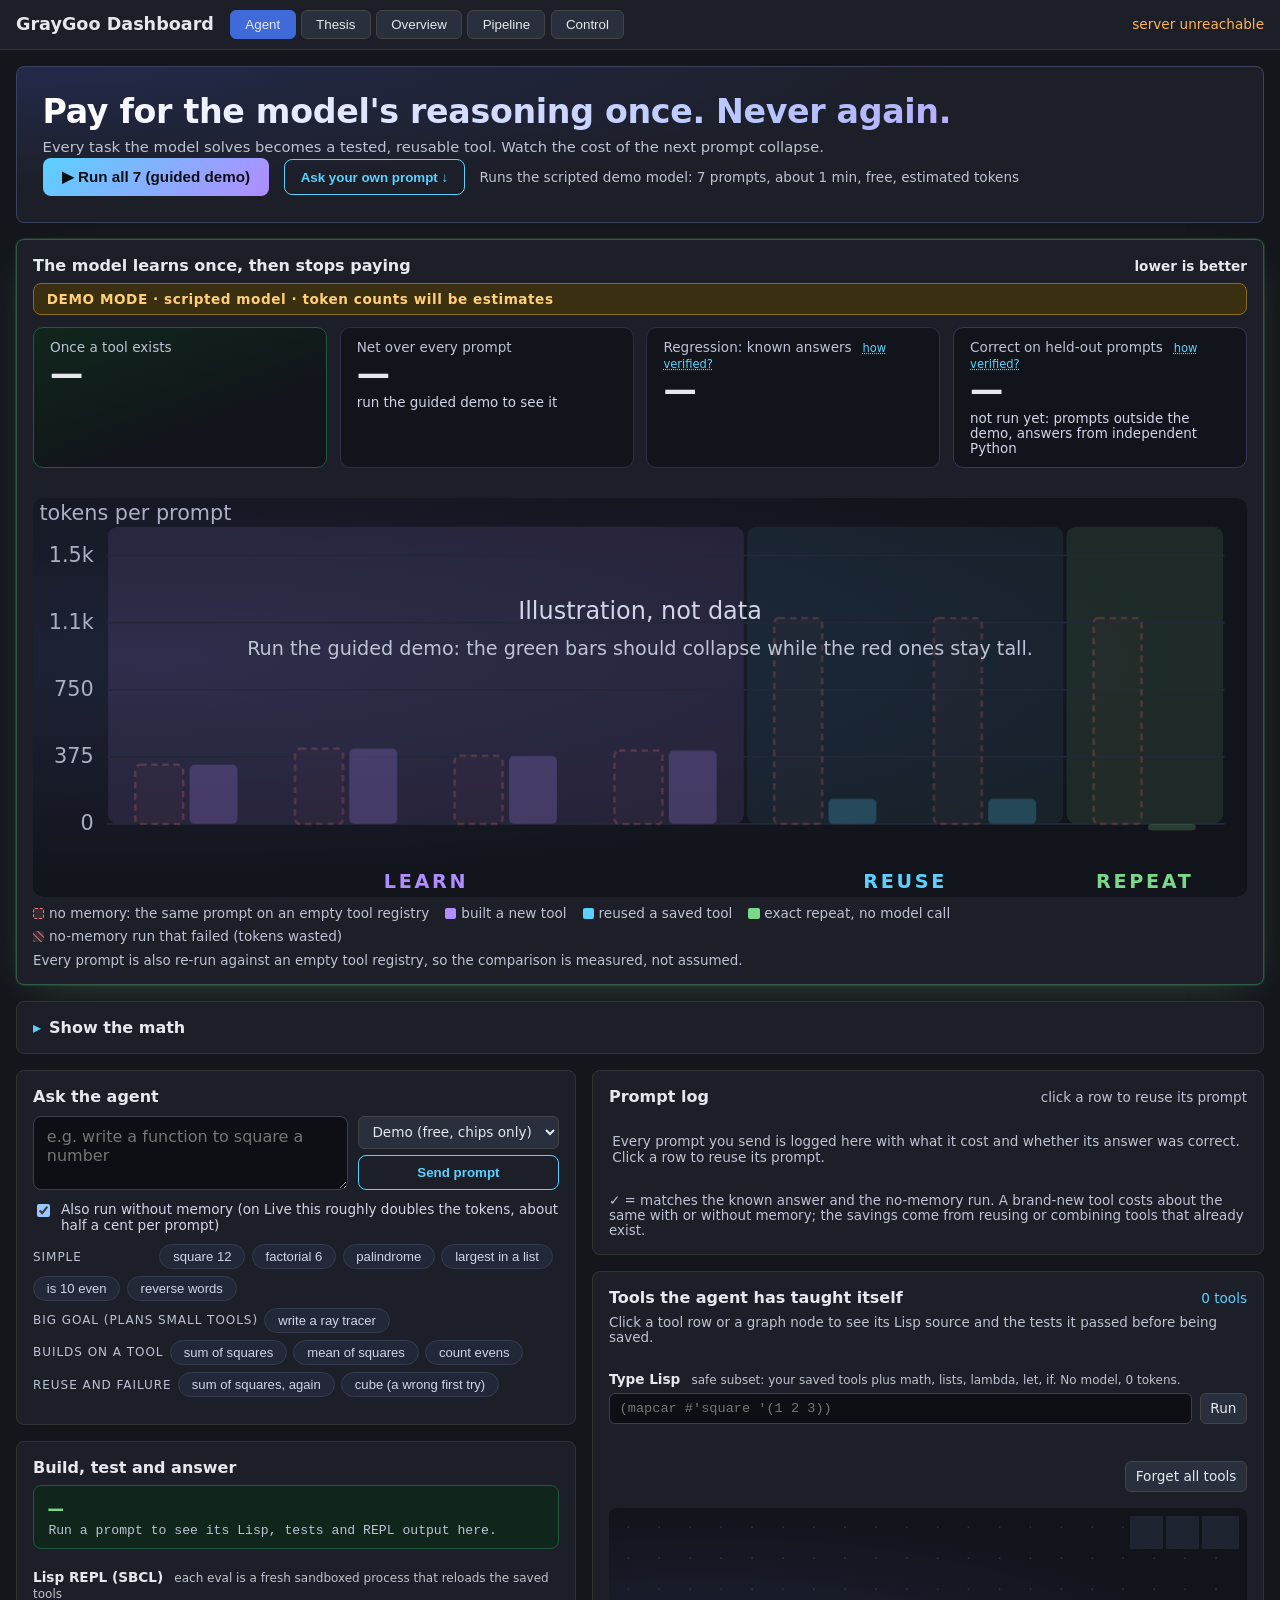
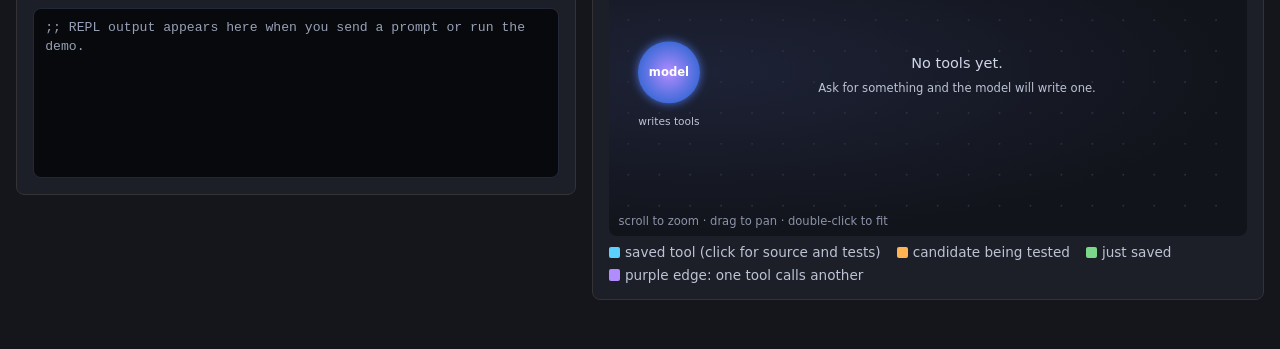
==== commit af422696: "Typed Lisp REPL (safe subset), 20 held-out prompts, variance option for evidence runs - safe_expr_ch" ====
--- a/dashboard/index.html
+++ b/dashboard/index.html
@@ -91,7 +91,7 @@
           <div class="th-card"><b>Tests gate every save</b><p>A tool enters the registry only after its tests pass in a fresh, sandboxed SBCL process. A wrong tool is rejected and repaired before anything can reuse it. In the live runs, this caught the model&rsquo;s own mistaken test expectations too.</p></div>
           <div class="th-card"><b>Every prompt has a control</b><p>Each prompt is also answered by a model with an <i>empty</i> registry. That is the baseline in every chart: measured tokens, measured answers, not an estimate.</p></div>
           <div class="th-card"><b>Known answers</b><p>The guided demo carries answers computed by hand (144, 50, 64, 30). A reused tool that drifted would show a red cross in the Prompt log.</p></div>
-          <div class="th-card"><b>Narrow execution</b><p>The &ldquo;call a saved tool&rdquo; box only evaluates calls of saved tools with plain data. There is no free-form Lisp input.</p></div>
+          <div class="th-card"><b>Narrow execution</b><p>You can type Lisp into the REPL box, but only a safe subset runs: your saved tools plus math, list and string functions, <code>lambda</code>, <code>let</code> and <code>if</code>. File, network, <code>eval</code> and <code>funcall</code> style access is rejected before anything executes, and the worker keeps its time and memory limits.</p></div>
         </div>
       </section>
 
@@ -134,7 +134,7 @@
           <li><b>Small samples.</b> Tiny functions, one run per prompt. Treat the percentages as a demonstration, not a benchmark.</li>
           <li><b>Same model on both sides.</b> The control uses the same model at temperature 0 with an empty registry; it isolates the effect of memory, not of a better model.</li>
           <li><b>Demo answers are hard-coded</b> for the guided prompts. Arbitrary Live prompts have tests but no independent ground truth.</li>
-          <li><b>The sandbox is process-level</b>, not a security boundary (see the adversarial report in the repo). Do not feed it untrusted prompts yet.</li>
+          <li><b>The sandbox is process-level</b>, not a security boundary (see the adversarial report in the repo). The typed REPL is allow-listed, but model-written tools still run in that worker, so do not feed it untrusted prompts yet.</li>
           <li><b>Reuse needs a good match.</b> A vague prompt (&ldquo;again&rdquo;, no data) gave the model nothing to call the tool with in early live runs; prompts with explicit inputs reused cleanly.</li>
         </ul>
       </section>
@@ -269,9 +269,9 @@
           <div id="ag-tools"><p class="muted ag-pad">No tools yet. Ask for something and the model will write one.</p></div>
           <div id="ag-detail" class="ag-detail" hidden></div>
           <div class="ag-try">
-            <label for="ag-call" class="ag-sub">Call a saved tool yourself <span class="muted">no model, 0 tokens</span></label>
+            <label for="ag-call" class="ag-sub">Type Lisp <span class="muted">safe subset: your saved tools plus math, lists, lambda, let, if. No model, 0 tokens.</span></label>
             <div class="ag-try-row">
-              <input id="ag-call" type="text" spellcheck="false" placeholder="(sum-of-squares '(1 2 3))" aria-label="Lisp call of a saved tool">
+              <input id="ag-call" type="text" spellcheck="false" placeholder="(mapcar #'square '(1 2 3))" aria-label="Lisp expression using your saved tools">
               <button id="ag-callbtn" class="ag-ghost">Run</button>
             </div>
             <div id="ag-call-ex" class="ag-callex"></div>
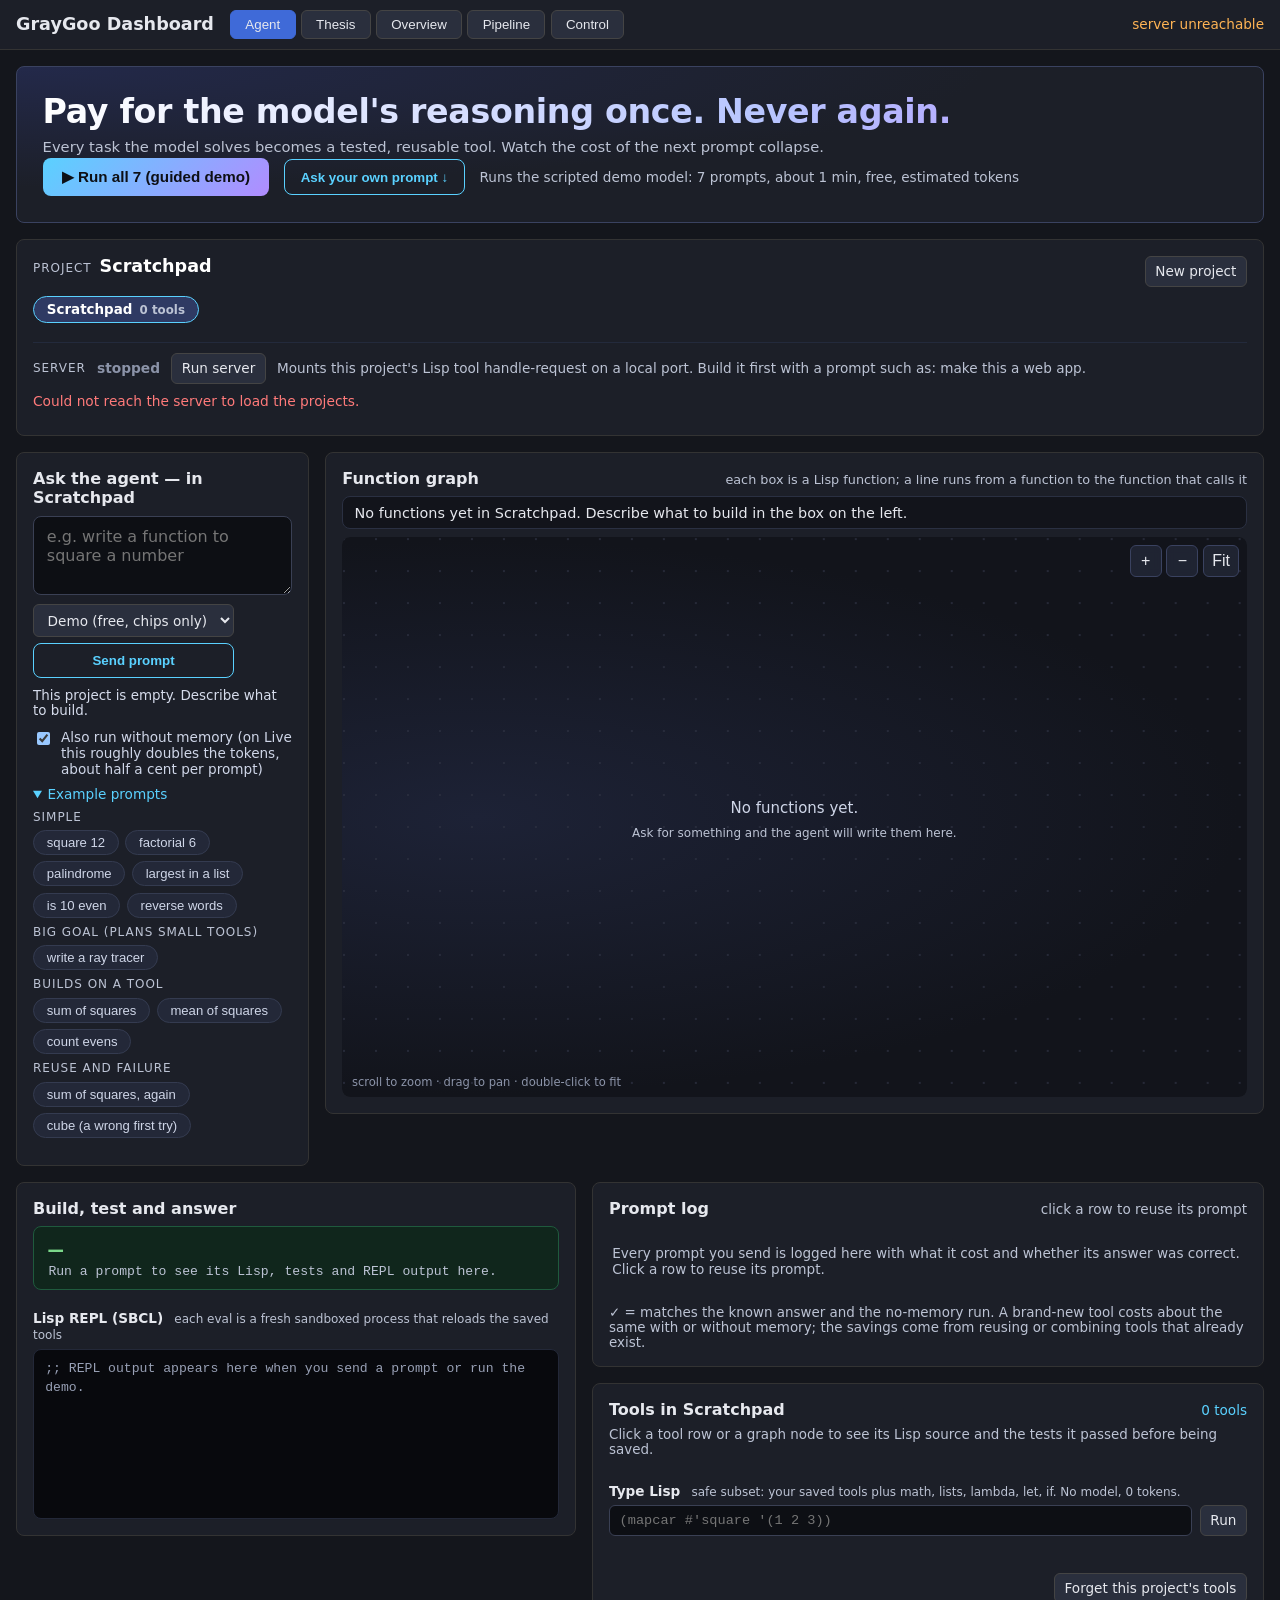
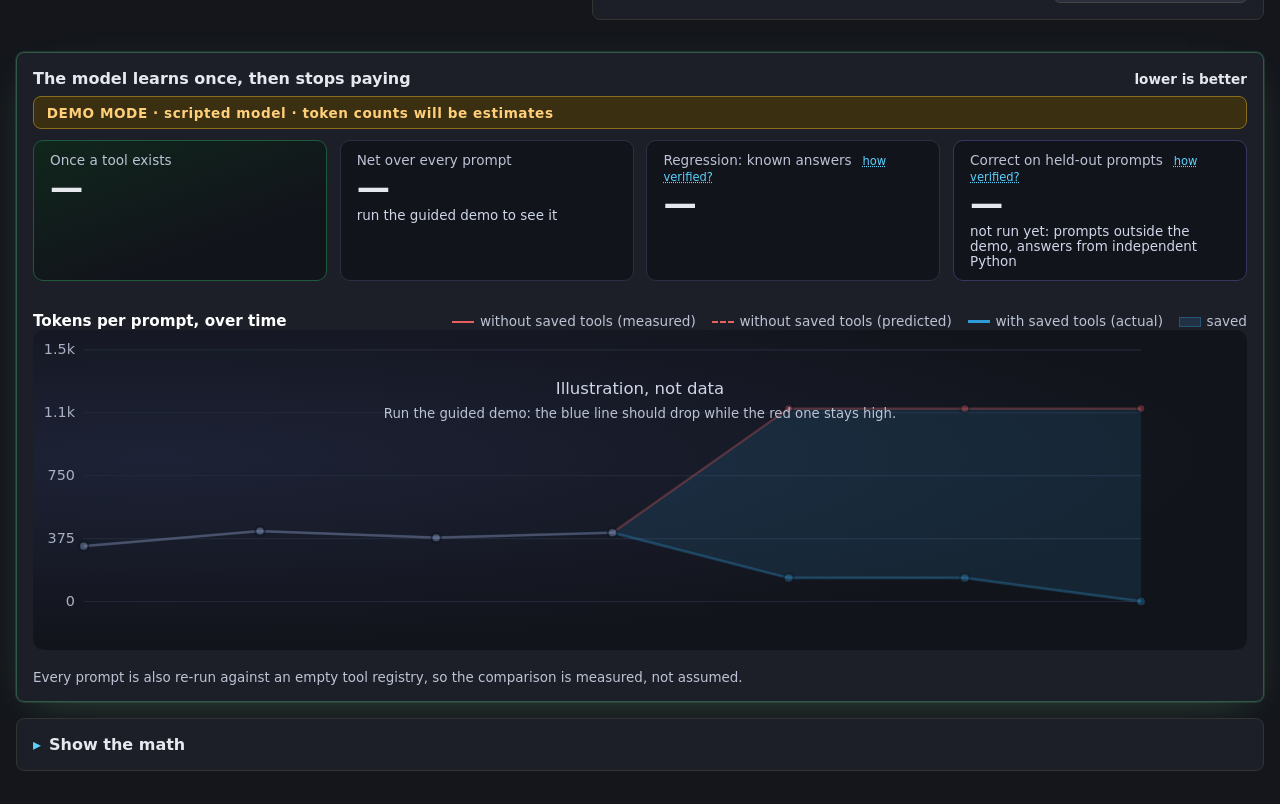
==== commit 6d16e3b2: "gulp" ====
--- a/dashboard/index.html
+++ b/dashboard/index.html
@@ -110,7 +110,7 @@
       <section class="card wide">
         <h2>How to read the Agent tab</h2>
         <ol class="th-list">
-          <li><b>The proof panel</b> at the top: three headline numbers, then one pair of bars per prompt. Red dashed = no memory, coloured = with the learned tools. Prompts group into <i>learn</i>, <i>reuse</i>, <i>repeat</i>. &ldquo;Show the math&rdquo; opens the arithmetic.</li>
+          <li><b>The proof panel</b> at the top: three headline numbers, then a line chart of tokens per prompt over time. Red = the same prompt without saved tools (dashed where predicted), blue = with them; the shaded gap is the saving. Below it: tokens, cost and waiting time saved. &ldquo;Show the math&rdquo; opens the arithmetic.</li>
           <li><b>Ask the agent</b>: type any request (Live) or click an example (Demo). &ldquo;Build, test and answer&rdquo; streams what the model decided, the tests, and the REPL transcript.</li>
           <li><b>Prompt log</b>: per prompt, how it was answered, tokens used vs the no-memory run, and whether the answer is correct.</li>
           <li><b>Tools</b>: everything the agent has taught itself, with source, passing tests, reuse counts, and a box to call a tool directly for 0 tokens.</li>
@@ -153,73 +153,83 @@
       </div>
     </div>
 
-    <div class="card wide ag-proof">
-      <div class="ag-head"><h2>The model learns once, then stops paying</h2><span id="ag-overall" class="ag-overall">lower is better</span></div>
-      <div id="ag-evbanner" class="ag-evbanner demo"></div>
-      <p id="ag-evnote" class="muted ag-evnote" hidden></p>
-      <div class="ag-evtabs" id="ag-evtabs" role="tablist" aria-label="Which run to show"></div>
-      <div class="ag-kpis" aria-live="polite">
-        <div class="kpi k1"><span class="kl">Once a tool exists</span><b id="k-reuse">&mdash;</b><i id="k-reuse-sub">run the guided demo to see it</i></div>
-        <div class="kpi k2"><span class="kl">Net over every prompt</span><b id="k-saved">&mdash;</b><i id="k-saved-sub">&nbsp;</i></div>
-        <div class="kpi k3"><span class="kl" title="Known answers were computed by hand for the 7 guided prompts. They are checked against the tool's actual output.">Regression: known answers <span class="why">how verified?</span></span><b id="k-correct">&mdash;</b><i id="k-correct-sub">&nbsp;</i></div>
-        <div class="kpi k4"><span class="kl" title="Prompts that are not in the demo script. Expected answers are computed by independent Python (digit sums, gcd, string reversal, ...), never by the model.">Correct on held-out prompts <span class="why">how verified?</span></span><b id="k-held">&mdash;</b><i id="k-held-sub">not run yet</i></div>
-      </div>
-      <div id="ag-strength" class="ag-strength" aria-label="How strong this evidence is"></div>
-      <div class="ag-scroll">
-        <svg id="ag-pairs" viewBox="0 0 760 250" role="img"
-             aria-label="For each prompt, tokens used with no memory next to tokens used with the learned tools"></svg>
-      </div>
-      <div id="ag-barinfo" class="ag-barinfo" hidden></div>
-      <div class="ag-legend">
-        <span><i class="sw-nomem"></i>no memory: the same prompt on an empty tool registry</span>
-        <span><i style="background:#b18cff"></i>built a new tool</span>
-        <span><i style="background:#5ad1ff"></i>reused a saved tool</span>
-        <span><i style="background:#7bd88a"></i>exact repeat, no model call</span>
-        <span><i class="sw-fail"></i>no-memory run that failed (tokens wasted)</span>
-      </div>
-      <p class="muted ag-foot-note">Every prompt is also re-run against an empty tool registry, so the comparison is measured, not assumed. <span id="ag-hero-note"></span> <span id="ag-est-note" hidden>Token counts here are estimates (about 4 characters per token, scripted model); Live mode reports real usage.</span></p>
-    </div>
-
-    <details class="card wide ag-math">
-      <summary><h2>Show the math</h2></summary>
-      <div class="ag-evidence">
-        <div class="ag-tiles" aria-live="polite">
-          <div class="tile"><span class="tl">Reusing a saved tool: tokens vs a no-memory run</span><b id="t-reuse">&mdash;</b><i id="t-reuse-sub">run the guided demo</i></div>
-          <div class="tile"><span class="tl">Exact repeats: tokens vs a no-memory run</span><b id="t-zero">&mdash;</b><i id="t-zero-sub">&nbsp;</i></div>
-          <div class="tile"><span class="tl">Building a new tool: tokens vs a no-memory run</span><b id="t-saved">&mdash;</b><i id="t-saved-sub">&nbsp;</i></div>
-          <div class="tile"><span class="tl">Answers correct</span><b id="t-match">&mdash;</b><i id="t-match-sub">&nbsp;</i></div>
-        </div>
-        <div>
-          <svg id="ag-cum" viewBox="0 0 640 220" role="img"
-               aria-label="Cumulative tokens used with learned tools versus starting from scratch each time"></svg>
-        </div>
-      </div>
-      <div class="ag-legend">
-        <span><i style="background:#7bd88a"></i>with memory (this agent)</span>
-        <span><i style="background:#ff7a7a"></i>no-memory run: the same prompt re-run with an empty tool registry</span>
-        <span><i style="background:#7bd88a55"></i>gap = tokens saved</span>
-      </div>
-      <p class="ag-terms"><b>built</b> the model wrote a new tool &middot; <b>reused</b> a short check found a saved tool, then ran it &middot; <b>cached</b> exact repeat of an earlier prompt: no model call at all.</p>
-      <p id="ag-recon" class="muted ag-foot-note"></p>
-      <p class="muted ag-foot-note">Hatched baseline bars are no-memory runs that failed to produce an answer: their tokens were spent for nothing.</p>
-    </details>
-
-    <div class="ag-cols">
-      <div class="ag-left">
-        <div class="card">
-          <h2>Ask the agent</h2>
-          <div class="ag-bar-row">
-            <textarea id="ag-prompt" rows="2" aria-label="Prompt for the agent"
-              placeholder="e.g. write a function to square a number"></textarea>
-            <div class="ag-ctl">
-              <select id="ag-mode" aria-label="Model mode">
-                <option value="demo">Demo (free, chips only)</option>
-                <option value="live" id="ag-live-opt">Live (paid)</option>
-              </select>
-              <button id="ag-send" class="ag-send">Send prompt</button>
-            </div>
-          </div>
-          <label class="ag-check"><input type="checkbox" id="ag-compare" checked> Also run without memory (on Live this roughly doubles the tokens, about half a cent per prompt)</label>
+    <div class="card wide ag-project" id="ag-proj-bar">
+      <div class="ag-proj-top">
+        <div class="ag-proj-id">
+          <span class="ag-proj-label" id="ag-proj-label">Project</span>
+          <b id="ag-proj-name">Scratchpad</b>
+          <span id="ag-proj-desc" class="muted"></span>
+        </div>
+        <div class="ag-proj-actions">
+          <button type="button" id="ag-proj-new" class="ag-ghost">New project</button>
+          <button type="button" id="ag-proj-edit" class="ag-ghost" hidden>Edit</button>
+          <button type="button" id="ag-proj-delete" class="ag-ghost ag-danger" hidden>Delete</button>
+        </div>
+      </div>
+      <div id="ag-proj-chips" class="ag-proj-chips" role="group" aria-labelledby="ag-proj-label"></div>
+      <div id="ag-proj-server" class="ag-proj-server">
+        <span class="ag-proj-label">Server</span>
+        <span id="ag-srv-state" class="ag-srv-state">stopped</span>
+        <a id="ag-srv-link" class="ag-srv-link" target="_blank" rel="noopener" hidden></a>
+        <button type="button" id="ag-srv-toggle" class="ag-ghost">Run server</button>
+        <span id="ag-srv-info" class="muted"></span>
+      </div>
+      <form id="ag-cmd" class="ag-cmd" hidden>
+        <label for="ag-cmd-in" class="ag-proj-label">Run a command</label>
+        <input id="ag-cmd-in" type="text" autocomplete="off" spellcheck="false" placeholder="add &quot;Buy milk&quot;">
+        <button type="submit" id="ag-cmd-run" class="ag-ghost">Run</button>
+        <span class="muted ag-cmd-info">Calls this project's handle-command function with the words you type (quotes keep words together).</span>
+        <pre id="ag-cmd-out" class="ag-cmd-out" role="status" hidden></pre>
+      </form>
+      <form id="ag-proj-form" class="ag-proj-form" aria-labelledby="ag-proj-form-h" hidden>
+        <h3 id="ag-proj-form-h">New project</h3>
+        <label for="ag-proj-name-in">Name <span class="muted">(required, up to 60 characters)</span></label>
+        <input id="ag-proj-name-in" type="text" maxlength="60" autocomplete="off">
+        <label for="ag-proj-desc-in">Description <span class="muted">(optional, up to 200 characters)</span></label>
+        <input id="ag-proj-desc-in" type="text" maxlength="200" autocomplete="off">
+        <div class="ag-proj-row">
+          <button type="submit" id="ag-proj-save" class="ag-primary">Create</button>
+          <button type="button" id="ag-proj-cancel" class="ag-ghost">Cancel</button>
+        </div>
+      </form>
+      <div id="ag-proj-delrow" class="ag-proj-delrow" role="group" aria-label="Confirm project delete" hidden>
+        <p id="ag-proj-deltext"></p>
+        <div class="ag-proj-row">
+          <button type="button" id="ag-proj-delgo" class="ag-danger-btn">Delete project</button>
+          <button type="button" id="ag-proj-delcancel" class="ag-ghost">Cancel</button>
+        </div>
+      </div>
+      <p id="ag-proj-err" class="ag-proj-err" role="alert" hidden></p>
+      <p id="ag-proj-note" class="muted ag-proj-note" role="status"></p>
+    </div>
+    <div class="ag-stage">
+      <div class="card ag-ask">
+        <h2 id="ag-ask-h">Ask the agent</h2>
+        <div id="ag-active-note" class="ag-notice" role="status" hidden></div>
+        <div class="ag-bar-row">
+          <textarea id="ag-prompt" rows="3" aria-label="Prompt for the agent"
+            placeholder="e.g. write a function to square a number"></textarea>
+          <div class="ag-ctl">
+            <select id="ag-mode" aria-label="Model mode">
+              <option value="demo">Demo (free, chips only)</option>
+              <option value="live" id="ag-live-opt">Live (paid)</option>
+            </select>
+            <button id="ag-send" class="ag-send">Send prompt</button>
+          </div>
+        </div>
+        <div id="ag-resume" class="ag-resume" hidden>
+          <div class="ag-resume-t">Your last build did not finish</div>
+          <div id="ag-resume-p" class="ag-resume-p"></div>
+          <p class="ag-resume-s">Continue sends that same prompt again and builds on the tools already saved in this project.</p>
+          <div class="ag-resume-row">
+            <button type="button" id="ag-resume-go" class="ag-primary">Continue this build</button>
+            <button type="button" id="ag-resume-x" class="ag-ghost" aria-label="Dismiss the unfinished build notice">Dismiss</button>
+          </div>
+        </div>
+        <p id="ag-proj-hint" class="muted ag-proj-hint"></p>
+        <label class="ag-check"><input type="checkbox" id="ag-compare" checked> Also run without memory (on Live this roughly doubles the tokens, about half a cent per prompt)</label>
+        <details class="ag-examples" open>
+          <summary>Example prompts</summary>
           <div class="ag-chips" aria-label="Example prompts">
             <div class="ag-chiprow"><span class="muted">Simple</span>
               <button class="ag-chip" data-p="write a function that squares a number, then square 12">square 12</button>
@@ -242,11 +252,34 @@
               <button class="ag-chip" data-p="write a function that cubes a number, then cube 4">cube (a wrong first try)</button>
             </div>
           </div>
-          <p id="ag-mode-note" class="muted"></p>
-        </div>
+        </details>
+        <p id="ag-mode-note" class="muted"></p>
+      </div>
+
+      <div class="card ag-graphcard">
+        <div class="ag-head"><h2 id="ag-graph-h">Function graph</h2><span id="ag-graph-sub" class="muted">each box is a Lisp function; a line runs from a function to the function that calls it</span></div>
+        <div id="ag-gstatus" class="ag-gstatus"><span id="ag-gstatus-t" role="status" aria-live="polite"></span></div>
+        <div class="ag-gwrap">
+          <svg id="ag-graph" tabindex="0" viewBox="0 0 640 340" role="group"
+               aria-label="Graph of the project's functions. Tab moves between functions, Enter selects one. Plus, minus and arrow keys zoom and pan, 0 fits everything."></svg>
+          <div class="ag-gctl" role="group" aria-label="Graph view controls">
+            <button type="button" id="ag-zin" title="Zoom in" aria-label="Zoom in">+</button>
+            <button type="button" id="ag-zout" title="Zoom out" aria-label="Zoom out">&minus;</button>
+            <button type="button" id="ag-zfit" title="Fit all functions in view" aria-label="Fit all functions in view">Fit</button>
+          </div>
+          <div class="ag-ghint">scroll to zoom &middot; drag to pan &middot; double-click to fit</div>
+        </div>
+        <div id="ag-gsel" class="ag-gsel" hidden></div>
+        <div id="ag-glegend" class="ag-glegend" aria-label="Legend: what the icons on the functions mean"></div>
+      </div>
+    </div>
+
+    <div class="ag-cols">
+      <div class="ag-left">
         <div class="card">
           <div class="ag-head"><h2>Build, test and answer</h2><span id="ag-compare-note" class="muted"></span></div>
           <div id="ag-answer-box"><div id="ag-answer">&mdash;</div><div id="ag-answer-call">Run a prompt to see its Lisp, tests and REPL output here.</div></div>
+          <div id="ag-capnotice" class="ag-capnotice" hidden></div>
           <div id="ag-summary" class="ag-sumcard" hidden></div>
           <div id="ag-stages"></div>
           <div id="ag-log"></div>
@@ -262,7 +295,7 @@
           <p class="muted ag-foot-note">&#10003; = matches the known answer and the no-memory run. A brand-new tool costs about the same with or without memory; the savings come from reusing or combining tools that already exist.</p>
         </div>
     <div class="card">
-      <div class="ag-head"><h2>Tools the agent has taught itself</h2><span id="ag-count">0 tools</span></div>
+      <div class="ag-head"><h2 id="ag-tools-h">Tools in Scratchpad</h2><span id="ag-count">0 tools</span></div>
       <p class="muted ag-foot-note" style="margin:0 0 .6rem">Click a tool row or a graph node to see its Lisp source and the tests it passed before being saved.</p>
       <div class="ag-tools-stack">
         <div>
@@ -277,30 +310,67 @@
             <div id="ag-call-ex" class="ag-callex"></div>
             <div id="ag-callout" class="ag-callout" role="status"></div>
           </div>
-          <div class="ag-foot"><button id="ag-reset" class="ag-ghost">Forget all tools</button></div>
+          <div class="ag-foot"><button id="ag-reset" class="ag-ghost">Forget this project's tools</button></div>
+        </div>
+      </div>
+    </div>
+      </div>
+    </div>
+
+    <div class="card wide ag-proof">
+      <div class="ag-head"><h2>The model learns once, then stops paying</h2><span id="ag-overall" class="ag-overall">lower is better</span></div>
+      <div id="ag-evbanner" class="ag-evbanner demo"></div>
+      <p id="ag-evnote" class="muted ag-evnote" hidden></p>
+      <div class="ag-evtabs" id="ag-evtabs" role="tablist" aria-label="Which run to show"></div>
+      <div class="ag-kpis" aria-live="polite">
+        <div class="kpi k1"><span class="kl">Once a tool exists</span><b id="k-reuse">&mdash;</b><i id="k-reuse-sub">run the guided demo to see it</i></div>
+        <div class="kpi k2"><span class="kl">Net over every prompt</span><b id="k-saved">&mdash;</b><i id="k-saved-sub">&nbsp;</i></div>
+        <div class="kpi k3"><span class="kl" title="Known answers were computed by hand for the 7 guided prompts. They are checked against the tool's actual output.">Regression: known answers <span class="why">how verified?</span></span><b id="k-correct">&mdash;</b><i id="k-correct-sub">&nbsp;</i></div>
+        <div class="kpi k4"><span class="kl" title="Prompts that are not in the demo script. Expected answers are computed by independent Python (digit sums, gcd, string reversal, ...), never by the model.">Correct on held-out prompts <span class="why">how verified?</span></span><b id="k-held">&mdash;</b><i id="k-held-sub">not run yet</i></div>
+      </div>
+      <div id="ag-strength" class="ag-strength" aria-label="How strong this evidence is"></div>
+      <div class="ag-line-head">
+        <h3 class="ag-line-title">Tokens per prompt, over time</h3>
+        <div class="ag-legend ag-line-legend">
+          <span><i class="sw-line-nomem"></i>without saved tools (measured)</span>
+          <span><i class="sw-line-pred"></i>without saved tools (predicted)</span>
+          <span><i class="sw-line-used"></i>with saved tools (actual)</span>
+          <span><i class="sw-line-gap"></i>saved</span>
+        </div>
+      </div>
+      <div class="ag-scroll ag-line-wrap">
+        <svg id="ag-pairs" viewBox="0 0 760 290" role="img"
+             aria-label="Line chart of tokens per prompt over time: with saved tools, and without them"></svg>
+        <div id="ag-linetip" class="ag-linetip" role="status" hidden></div>
+      </div>
+      <div id="ag-savings" class="ag-savings" aria-label="Savings over these prompts"></div>
+      <div id="ag-barinfo" class="ag-barinfo" hidden></div>
+      <p class="muted ag-foot-note">Every prompt is also re-run against an empty tool registry, so the comparison is measured, not assumed. <span id="ag-hero-note"></span> <span id="ag-est-note" hidden>Token counts here are estimates (about 4 characters per token, scripted model); Live mode reports real usage.</span></p>
+    </div>
+
+    <details class="card wide ag-math">
+      <summary><h2>Show the math</h2></summary>
+      <div class="ag-evidence">
+        <div class="ag-tiles" aria-live="polite">
+          <div class="tile"><span class="tl">Reusing a saved tool: tokens vs a no-memory run</span><b id="t-reuse">&mdash;</b><i id="t-reuse-sub">run the guided demo</i></div>
+          <div class="tile"><span class="tl">Exact repeats: tokens vs a no-memory run</span><b id="t-zero">&mdash;</b><i id="t-zero-sub">&nbsp;</i></div>
+          <div class="tile"><span class="tl">Building a new tool: tokens vs a no-memory run</span><b id="t-saved">&mdash;</b><i id="t-saved-sub">&nbsp;</i></div>
+          <div class="tile"><span class="tl">Answers correct</span><b id="t-match">&mdash;</b><i id="t-match-sub">&nbsp;</i></div>
         </div>
         <div>
-          <div class="ag-gwrap">
-          <svg id="ag-graph" tabindex="0" viewBox="0 0 640 340" role="img"
-               aria-label="Graph of saved tools; a purple edge means one tool calls another"></svg>
-          <div class="ag-gctl" role="group" aria-label="Graph view controls">
-            <button type="button" id="ag-zin" title="Zoom in" aria-label="Zoom in">+</button>
-            <button type="button" id="ag-zout" title="Zoom out" aria-label="Zoom out">&minus;</button>
-            <button type="button" id="ag-zfit" title="Fit all tools in view" aria-label="Fit all tools in view">Fit</button>
-          </div>
-          <div class="ag-ghint">scroll to zoom &middot; drag to pan &middot; double-click to fit</div>
-        </div>
-          <div class="ag-legend">
-            <span><i style="background:#5ad1ff"></i>saved tool (click for source and tests)</span>
-            <span><i style="background:#ffb454"></i>candidate being tested</span>
-            <span><i style="background:#7bd88a"></i>just saved</span>
-            <span><i style="background:#b18cff"></i>purple edge: one tool calls another</span>
-          </div>
-        </div>
-      </div>
-    </div>
-      </div>
-    </div>
+          <svg id="ag-cum" viewBox="0 0 640 220" role="img"
+               aria-label="Cumulative tokens used with learned tools versus starting from scratch each time"></svg>
+        </div>
+      </div>
+      <div class="ag-legend">
+        <span><i style="background:#7bd88a"></i>with memory (this agent)</span>
+        <span><i style="background:#ff7a7a"></i>no-memory run: the same prompt re-run with an empty tool registry</span>
+        <span><i style="background:#7bd88a55"></i>gap = tokens saved</span>
+      </div>
+      <p class="ag-terms"><b>built</b> the model wrote a new tool &middot; <b>reused</b> a short check found a saved tool, then ran it &middot; <b>cached</b> exact repeat of an earlier prompt: no model call at all.</p>
+      <p id="ag-recon" class="muted ag-foot-note"></p>
+      <p class="muted ag-foot-note">Hatched baseline bars are no-memory runs that failed to produce an answer: their tokens were spent for nothing.</p>
+    </details>
 
   </section>
 
--- a/dashboard/agent.css
+++ b/dashboard/agent.css
@@ -351,7 +351,11 @@
 #ag-answer.multi { font-size: .9rem; line-height: 1.05; letter-spacing: .12em; max-height: 14rem; overflow: auto; }
 
 /* graph pan/zoom */
-.ag-gwrap { position: relative; }
+/* The graph canvas has a FIXED size. The SVG's viewBox holds the whole layout,
+   so more functions make the drawing smaller, never the canvas taller. */
+.ag-gwrap { position: relative; height: 560px; overflow: hidden; border-radius: 8px; }
+.ag-gwrap > #ag-graph { width: 100%; height: 100%; }
+@media (max-width: 640px) { .ag-gwrap { height: 340px; } }
 #ag-graph { cursor: grab; touch-action: none; user-select: none; outline: none; }
 #ag-graph.grabbing { cursor: grabbing; }
 #ag-graph:focus-visible { outline: 2px solid var(--ag-cyan); outline-offset: 2px; }
@@ -366,7 +370,205 @@
 .ag-sumcard.bad { background: #2a1818; border-color: #6a2f2f; }
 .sum-t { font-weight: 700; font-size: 1rem; color: #fff; margin-bottom: .25rem; }
 .ag-sumcard.ok .sum-t { color: var(--ag-green); } .ag-sumcard.bad .sum-t { color: var(--ag-red); }
-.sum-l { font-size: .86rem; color: #d6dcec; margin: .15rem 0; word-break: break-word; }
+.sum-l { font-size: .86rem; color: #d6dcec; margin: .15rem 0; word-break: break-word; } .sum-l.cap-sum { color: var(--ag-amber); font-weight: 600; } .ag-capnotice { margin: 0 0 .7rem; padding: .6rem .9rem; border-radius: 8px; border: 1px solid #6b4d1f; background: #241d12; } .cap-t { font-weight: 700; font-size: .95rem; color: var(--ag-amber); margin-bottom: .25rem; } .cap-l { font-size: .86rem; color: #e6dcc8; margin: .15rem 0; word-break: break-word; }
 .sum-chips { display: flex; gap: .35rem; flex-wrap: wrap; margin-top: .45rem; }
 .sum-chips .sc { font-size: .75rem; padding: .15rem .55rem; border-radius: 999px; background: #232838; color: #cfd6e8; border: 1px solid #343b50; }
 .sum-chips .sc.ok { background: #12301f; color: #9fe3ab; border-color: #1f5a3d; }
+
+/* projects */
+.ag-project { display: flex; flex-direction: column; gap: .6rem; }
+.ag-proj-top { display: flex; justify-content: space-between; align-items: flex-start; gap: .6rem .9rem; flex-wrap: wrap; }
+.ag-proj-id { display: flex; align-items: baseline; gap: .5rem; flex-wrap: wrap; min-width: 0; }
+.ag-proj-label { font-size: .75rem; text-transform: uppercase; letter-spacing: .08em; color: var(--ag-dim); }
+#ag-proj-name { font-size: 1.1rem; color: #fff; overflow-wrap: anywhere; }
+#ag-proj-desc { font-size: .88rem; overflow-wrap: anywhere; }
+.ag-proj-actions { display: flex; gap: .4rem; flex-wrap: wrap; }
+.ag-danger { color: var(--ag-red); border-color: #6a2f2f; }
+.ag-danger-btn { background: #3a1616; color: #ffd0d0; border: 1px solid #8a3a3a; border-radius: 8px; padding: .45rem .9rem; font: inherit; font-weight: 700; cursor: pointer; }
+.ag-danger-btn:disabled { opacity: .5; cursor: default; }
+.ag-proj-chips { display: flex; flex-wrap: wrap; gap: .4rem; }
+.ag-proj-chip { display: inline-flex; align-items: center; gap: .45rem; max-width: 100%; background: #232838; color: #cfd6e8; border: 1px solid #343b50; border-radius: 999px; padding: .3rem .8rem; font: inherit; font-size: .84rem; cursor: pointer; }
+.ag-proj-chip:hover:not(:disabled) { border-color: var(--ag-cyan); color: #fff; }
+.ag-proj-chip[aria-pressed="true"] { background: #2f3a63; border-color: var(--ag-cyan); color: #fff; font-weight: 600; }
+.ag-proj-cname { overflow-wrap: anywhere; text-align: left; }
+.ag-proj-cn { font-size: .74rem; color: var(--ag-dim); white-space: nowrap; }
+.ag-project button:disabled { opacity: .5; cursor: default; }
+.ag-proj-form, .ag-proj-delrow { display: flex; flex-direction: column; gap: .4rem; padding: .7rem .8rem; background: #12141b; border: 1px solid #2a3042; border-radius: 8px; }
+.ag-proj-form h3 { margin: 0 0 .2rem; font-size: .95rem; color: #fff; }
+.ag-proj-form label { font-size: .84rem; color: #cfd6e8; }
+.ag-proj-form input { width: 100%; max-width: 100%; box-sizing: border-box; background: #0d0f14; color: #e6e8ee; border: 1px solid #3a4054; border-radius: 6px; padding: .45rem .6rem; font: inherit; }
+.ag-proj-form input:focus-visible { outline: 2px solid var(--ag-cyan); outline-offset: 1px; }
+.ag-proj-row { display: flex; gap: .5rem; flex-wrap: wrap; margin-top: .3rem; }
+.ag-proj-delrow p { margin: 0; color: #e6dcc8; font-size: .88rem; overflow-wrap: anywhere; }
+.ag-proj-err { color: var(--ag-red); font-size: .86rem; margin: 0; overflow-wrap: anywhere; }
+.ag-proj-note { font-size: .82rem; margin: 0; }
+.ag-proj-hint { font-size: .84rem; margin: .6rem 0 0; color: #d6dcec; overflow-wrap: anywhere; }
+@media (max-width: 560px) {
+  .ag-proj-actions { width: 100%; }
+  .ag-proj-actions button, .ag-proj-row button { flex: 1 1 auto; }
+  .ag-proj-chip { white-space: normal; }
+}
+.ag-proj-server { display: flex; flex-wrap: wrap; align-items: center; gap: .5rem .7rem; margin-top: .6rem; padding-top: .6rem; border-top: 1px solid #232a3c; font-size: .86rem; }
+.ag-srv-state { font-weight: 700; color: #8b93a8; }
+.ag-srv-state.on { color: #6fdc8c; }
+.ag-srv-link { color: #7fd3ff; word-break: break-all; }
+.ag-srv-link:focus-visible, #ag-srv-toggle:focus-visible { outline: 2px solid #7fd3ff; outline-offset: 2px; }
+@media (max-width: 560px) { .ag-proj-server { align-items: flex-start; } #ag-srv-info { flex-basis: 100%; } }
+.dt-meta { color: #8b93a8; font-size: .78rem; margin: .2rem 0 .5rem; }
+.dt-sec { margin-top: .65rem; }
+.dt-h { font-size: .72rem; letter-spacing: .06em; text-transform: uppercase; color: #8b93a8; margin-bottom: .25rem; }
+.dt-chips { display: flex; flex-wrap: wrap; align-items: center; gap: .35rem; margin-bottom: .3rem; }
+.dt-depth { font-size: .74rem; color: #6f778c; min-width: 7.5rem; }
+.dt-chip { cursor: pointer; }
+.dt-chip:focus-visible { outline: 2px solid #7fd3ff; outline-offset: 2px; }
+.dt-param { font-family: ui-monospace, Consolas, monospace; font-size: .82rem; padding: .12rem .5rem; border: 1px solid #2f3852; border-radius: 6px; background: #171b27; color: #d6dcec; }
+.dt-param.kw { color: #8b93a8; border-style: dashed; }
+.dt-scroll { overflow-x: auto; }
+.dt-ex { border-collapse: collapse; width: 100%; font-size: .8rem; }
+.dt-ex th { text-align: left; font-weight: 600; color: #8b93a8; padding: .2rem .5rem .2rem 0; border-bottom: 1px solid #2a3042; white-space: nowrap; }
+.dt-ex td { padding: .25rem .5rem .25rem 0; border-bottom: 1px solid #1d2231; vertical-align: top; }
+.dt-code { font-family: ui-monospace, Consolas, monospace; word-break: break-word; }
+@media (max-width: 560px) { .dt-depth { min-width: 0; flex-basis: 100%; } }
+.ag-line-head { display: flex; flex-wrap: wrap; align-items: baseline; justify-content: space-between; gap: .3rem 1rem; margin-top: .8rem; }
+.ag-line-title { margin: 0; font-size: .95rem; color: #fff; }
+.ag-line-legend { margin-top: 0; }
+.ag-line-legend i { display: inline-block; width: 22px; height: 0; vertical-align: middle; margin-right: .35rem; border-radius: 0; background: none; }
+.sw-line-nomem { border-top: 2px solid #e85f5f; }
+.sw-line-pred { border-top: 2px dashed #e85f5f; }
+.sw-line-used { border-top: 3px solid #2f9bd8; }
+.ag-line-legend i.sw-line-gap { height: 10px; background: #2f9bd826; border: 1px solid #2f9bd855; }
+.ag-line-wrap { position: relative; }
+.ln-nomem { stroke: #e85f5f; stroke-width: 2; fill: none; }
+.ln-nomem.pred { stroke-dasharray: 5 4; }
+.ln-used { stroke: #2f9bd8; stroke-width: 2.5; fill: none; }
+.ln-gap { fill: #2f9bd8; opacity: .13; }
+.ln-pt { stroke: #12141b; stroke-width: 2; }
+.ln-pt.nomem { fill: #e85f5f; } .ln-pt.used { fill: #2f9bd8; }
+.ln-pt.hollow { fill: #12141b; stroke: #e85f5f; }
+.ln-cross { stroke: #6f778c; stroke-width: 1; stroke-dasharray: 2 3; }
+.ln-forecast { fill: #ffffff; opacity: .035; }
+.ln-lab { font-size: 12px; fill: #d6dcec; font-weight: 600; }
+.ln-kind { font-size: 10px; fill: #8b93a8; letter-spacing: .08em; }
+.ln-hit { fill: transparent; cursor: pointer; }
+.ag-linetip { position: absolute; top: 6px; pointer-events: none; min-width: 210px; max-width: 280px; padding: .5rem .65rem; background: #0e1016; border: 1px solid #2f3652; border-radius: 8px; font-size: .78rem; color: #d6dcec; box-shadow: 0 6px 18px #0008; z-index: 3; }
+.ag-linetip b { color: #fff; } .ag-linetip .tt-p { color: #fff; font-weight: 600; margin-bottom: .25rem; word-break: break-word; }
+.ag-linetip table { border-collapse: collapse; width: 100%; } .ag-linetip td { padding: .08rem .3rem .08rem 0; } .ag-linetip td.n { text-align: right; font-variant-numeric: tabular-nums; }
+.ag-linetip .tt-k { color: #8b93a8; }
+.ag-savings { display: grid; grid-template-columns: repeat(3, minmax(0, 1fr)); gap: .6rem; margin-top: .7rem; }
+.sv { background: #12141b; border: 1px solid #2a3042; border-radius: 8px; padding: .55rem .7rem; }
+.sv .sv-l { font-size: .72rem; letter-spacing: .06em; text-transform: uppercase; color: #8b93a8; }
+.sv .sv-v { font-size: 1.35rem; font-weight: 800; color: #fff; line-height: 1.25; }
+.sv .sv-v small { font-size: .8rem; font-weight: 600; color: #a9b0c3; margin-left: .35rem; }
+.sv .sv-s { font-size: .78rem; color: #a9b0c3; }
+@media (max-width: 640px) { .ag-savings { grid-template-columns: 1fr; } }
+
+/* ---- workspace: ask panel + the function graph as the centrepiece ---- */
+.ag-stage { display: grid; grid-template-columns: minmax(260px, 1fr) minmax(0, 3.2fr); gap: 1rem; margin-bottom: 1rem; align-items: start; }
+.ag-stage > .card { margin-bottom: 0; min-width: 0; }
+@media (max-width: 1000px) { .ag-stage { grid-template-columns: minmax(0, 1fr); } }
+@media (min-width: 1001px) { .ag-left { position: static; } }
+.ag-ask #ag-prompt { min-height: 4.2rem; }
+.ag-ask .ag-bar-row { margin-top: .4rem; }
+.ag-ask .ag-chiprow > .muted { min-width: 100%; }
+.ag-examples { margin-top: .6rem; }
+.ag-examples > summary { cursor: pointer; color: var(--ag-cyan); font-size: .85rem; }
+.ag-examples > summary:focus-visible { outline: 2px solid var(--ag-cyan); outline-offset: 2px; }
+.ag-examples .ag-chips { margin-top: .3rem; }
+.ag-notice { margin: .3rem 0 .5rem; padding: .5rem .7rem; border: 1px solid #1f6f8f; background: #10303a; border-radius: 8px; font-size: .85rem; color: #d6f1ff; overflow-wrap: anywhere; }
+.ag-notice .ag-ghost { margin-left: .4rem; }
+.ag-resume { margin-top: .7rem; padding: .65rem .8rem; border: 1px solid #8a6d1b; background: #2a2410; border-radius: 8px; }
+.ag-resume-t { font-weight: 700; color: #ffcf7a; font-size: .9rem; }
+.ag-resume-p { margin: .25rem 0; color: #fff; font-size: .88rem; overflow-wrap: anywhere; }
+.ag-resume-s { margin: .2rem 0 .5rem; font-size: .82rem; color: #e6dcc8; }
+.ag-resume-row { display: flex; gap: .5rem; flex-wrap: wrap; }
+.ag-resume-row .ag-primary { padding: .45rem .9rem; font-size: .88rem; }
+.ag-resume button:disabled { opacity: .5; cursor: default; }
+.ag-graphcard .ag-head { flex-wrap: wrap; }
+.ag-graphcard .ag-head .muted { font-size: .8rem; }
+.ag-gstatus { display: flex; align-items: center; gap: .55rem; min-height: 2.1rem; margin-bottom: .5rem; padding: .35rem .7rem; background: #12141b; border: 1px solid #2a3042; border-radius: 8px; font-size: .9rem; color: #e6e8ee; overflow-wrap: anywhere; }
+.ag-gstatus.busy { border-color: #8a6d1b; }
+.ag-gstatus.busy::before { content: ""; flex: none; width: .6rem; height: .6rem; border: 2px solid var(--ag-amber); border-right-color: transparent; border-radius: 50%; animation: ag-spin2 .8s linear infinite; }
+.ag-gstatus.bad { border-color: #6a2f2f; color: #ffd0d0; }
+@keyframes ag-spin2 { to { transform: rotate(360deg); } }
+.ag-gsel { display: flex; flex-wrap: wrap; align-items: center; gap: .3rem .5rem; margin-top: .6rem; padding: .45rem .7rem; background: #12141b; border: 1px solid #2f3652; border-radius: 8px; font-size: .86rem; }
+.ag-gsel b { color: #fff; }
+.ag-gsel .ag-ghost { padding: .25rem .6rem; }
+.ag-gsel-r { color: #d6dcec; }
+.ag-glegend { margin-top: .7rem; }
+.ag-glegend:empty { display: none; }
+.ag-lgl { list-style: none; margin: 0; padding: 0; display: grid; grid-template-columns: repeat(auto-fill, minmax(260px, 1fr)); gap: .35rem .6rem; }
+.ag-lg { display: flex; align-items: flex-start; gap: .5rem; width: 100%; text-align: left; background: #12141b; color: #e6e8ee; border: 1px solid #2a3042; border-radius: 8px; padding: .35rem .55rem; font: inherit; cursor: pointer; }
+.ag-lg:hover { border-color: #5ad1ff88; }
+.ag-lg[aria-pressed="true"] { background: #1f2a45; border-color: #fff; box-shadow: inset 3px 0 0 #fff; }
+.ag-lg:focus-visible { outline: 2px solid var(--ag-cyan); outline-offset: 2px; }
+.lg-ico { flex: none; margin-top: .1rem; }
+.lg-ico path { fill: none; stroke: #dfe6f5; stroke-width: 2.2; stroke-linecap: round; stroke-linejoin: round; }
+.lg-x { display: flex; flex-direction: column; min-width: 0; }
+.lg-t { font-size: .84rem; font-weight: 600; color: #fff; }
+.lg-d { font-size: .76rem; color: #bcc3d4; overflow-wrap: anywhere; }
+.ag-lg-note { font-size: .78rem; margin: .5rem 0 0; }
+@media (max-width: 640px) { .ag-lgl { grid-template-columns: minmax(0, 1fr); } }
+
+/* ---- graph scene ---- */
+#ag-graph .ag-empty { fill: #cfd6e8; text-anchor: middle; font-size: 15px; }
+#ag-graph .ag-empty.sub { font-size: 12px; fill: var(--ag-dim); }
+.ag-kitbox rect { fill: #ffffff08; stroke: #3a4260; stroke-dasharray: 4 4; }
+.ag-kittitle { fill: #bcc3d4; font-size: 13px; font-weight: 600; }
+.gn { cursor: pointer; outline: none; }
+.gn .box { fill: #171c2b; stroke: #3a4260; stroke-width: 1.6; }
+.gn.st-done .box { fill: #142132; stroke: #5ad1ff; }
+.gn.kit .box { fill: #171c2b; stroke: #7b839a; }
+.gn .disc { fill: #0f1320; stroke: #3a4260; stroke-width: 1.2; }
+.gn .ico path { fill: none; stroke: #dfe6f5; stroke-width: 2.2; stroke-linecap: round; stroke-linejoin: round; }
+.gn .ico-inh path { opacity: .6; }
+.gn .nm { fill: #f1f4fb; font-size: 13px; font-weight: 600; }
+.gn .sb { fill: #bcc3d4; font-size: 11px; }
+.gn .bdg circle { fill: #26304a; stroke: #4a5780; stroke-width: 1; }
+.gn .bdg.inh circle { fill: none; stroke: #8b93a8; stroke-dasharray: 2.5 2; }
+.gn .bdg.inh .ico path { opacity: .65; }
+.gn .lat text, .gn .more { fill: #cfd6e8; font-size: 10px; }
+.gn .fix rect { fill: #3a2f10; stroke: var(--ag-amber); }
+.gn .fix text { fill: #ffe0a8; font-size: 10.5px; font-weight: 700; text-anchor: middle; }
+.gn .ring { fill: none; stroke: transparent; }
+.gn.st-pending .box, .gn.st-notbuilt .box { fill: #12151f; stroke: #6a7596; stroke-dasharray: 6 4; }
+.gn.st-pending .gn-in, .gn.st-notbuilt .gn-in { opacity: .62; }
+.gn.st-active .box { fill: #241d12; stroke: var(--ag-amber); stroke-dasharray: 6 4; }
+.gn.st-active .ring { stroke: var(--ag-amber); stroke-width: 2.5; stroke-dasharray: 10 6; animation: gn-march .9s linear infinite; }
+.gn.st-failed .box { fill: #2a1818; stroke: var(--ag-red); stroke-width: 2.2; }
+.gn.hot .box { stroke: var(--ag-green); stroke-width: 2.5; }
+.gn.sel .box { stroke: #fff; stroke-width: 2.8; }
+.gn:focus-visible .box { stroke: #fff; stroke-width: 3; }
+.gn:focus-visible .ring { stroke: var(--ag-cyan); stroke-width: 2; }
+.gn.lit .box { stroke: #fff; stroke-width: 2.8; }
+.gn.dim { opacity: .22; }
+.gn.spawn .gn-in { animation: gn-spawn .35s cubic-bezier(.2, 1.3, .4, 1) backwards; transform-box: fill-box; transform-origin: center; }
+.gn.appear .gn-in { animation: gn-appear .3s ease-out backwards; }
+.gn.flash-a .box { animation: gn-flash-a .65s ease-out; }
+.gn.flash-b .box { animation: gn-flash-b .65s ease-out; }
+@keyframes gn-march { to { stroke-dashoffset: -32; } }
+@keyframes gn-spawn { from { opacity: 0; transform: scale(.4); } }
+@keyframes gn-appear { from { opacity: 0; } }
+@keyframes gn-flash-a { 0%, 60% { stroke: var(--ag-red); stroke-width: 4; fill: #4a1c1c; } }
+@keyframes gn-flash-b { 0%, 60% { stroke: var(--ag-red); stroke-width: 4; fill: #4a1c1c; } }
+.ge { fill: none; stroke: var(--ag-violet); stroke-width: 2; opacity: .85; }
+.ge.kk { stroke: #6a7596; stroke-width: 1.2; opacity: .35; }
+.ge.hl { stroke: #fff; stroke-width: 3; opacity: 1; }
+.ge.dim { opacity: .08; }
+.ge.fade { animation: gn-appear .4s backwards; }
+.gpulse { fill: #fff; }
+/* far out: keep the glyph and name, drop the small print; further out, names show on hover or focus */
+#ag-graph.lod-mid .gn .row, #ag-graph.lod-mid .gn .sb, #ag-graph.lod-mid .gn .fix { display: none; }
+#ag-graph.lod-low .gn .nm { display: none; }
+#ag-graph.lod-low .gn:hover .nm, #ag-graph.lod-low .gn:focus .nm { display: inline; font-size: 22px; paint-order: stroke; stroke: #0d0f14; stroke-width: 6px; }
+
+/* ---- command box ---- */
+.ag-cmd { display: flex; flex-wrap: wrap; align-items: center; gap: .5rem .7rem; margin-top: .6rem; padding-top: .6rem; border-top: 1px solid #232a3c; font-size: .86rem; }
+.ag-cmd input { flex: 1 1 14rem; min-width: 0; background: #0d0f14; color: #e6e8ee; border: 1px solid #3a4054; border-radius: 6px; padding: .4rem .6rem; font: .85rem ui-monospace, Consolas, monospace; }
+.ag-cmd input:focus-visible, .ag-cmd button:focus-visible { outline: 2px solid var(--ag-cyan); outline-offset: 2px; }
+.ag-cmd-info { font-size: .78rem; flex-basis: 100%; }
+.ag-cmd-out { flex-basis: 100%; margin: 0; max-height: 200px; }
+.ag-cmd-out.bad { color: var(--ag-red); }
+
+@media (prefers-reduced-motion: reduce) {
+  .gn.st-active .ring, .gn.spawn .gn-in, .gn.appear .gn-in, .gn.flash-a .box, .gn.flash-b .box, .ge.fade, .ag-gstatus.busy::before { animation: none !important; }
+}
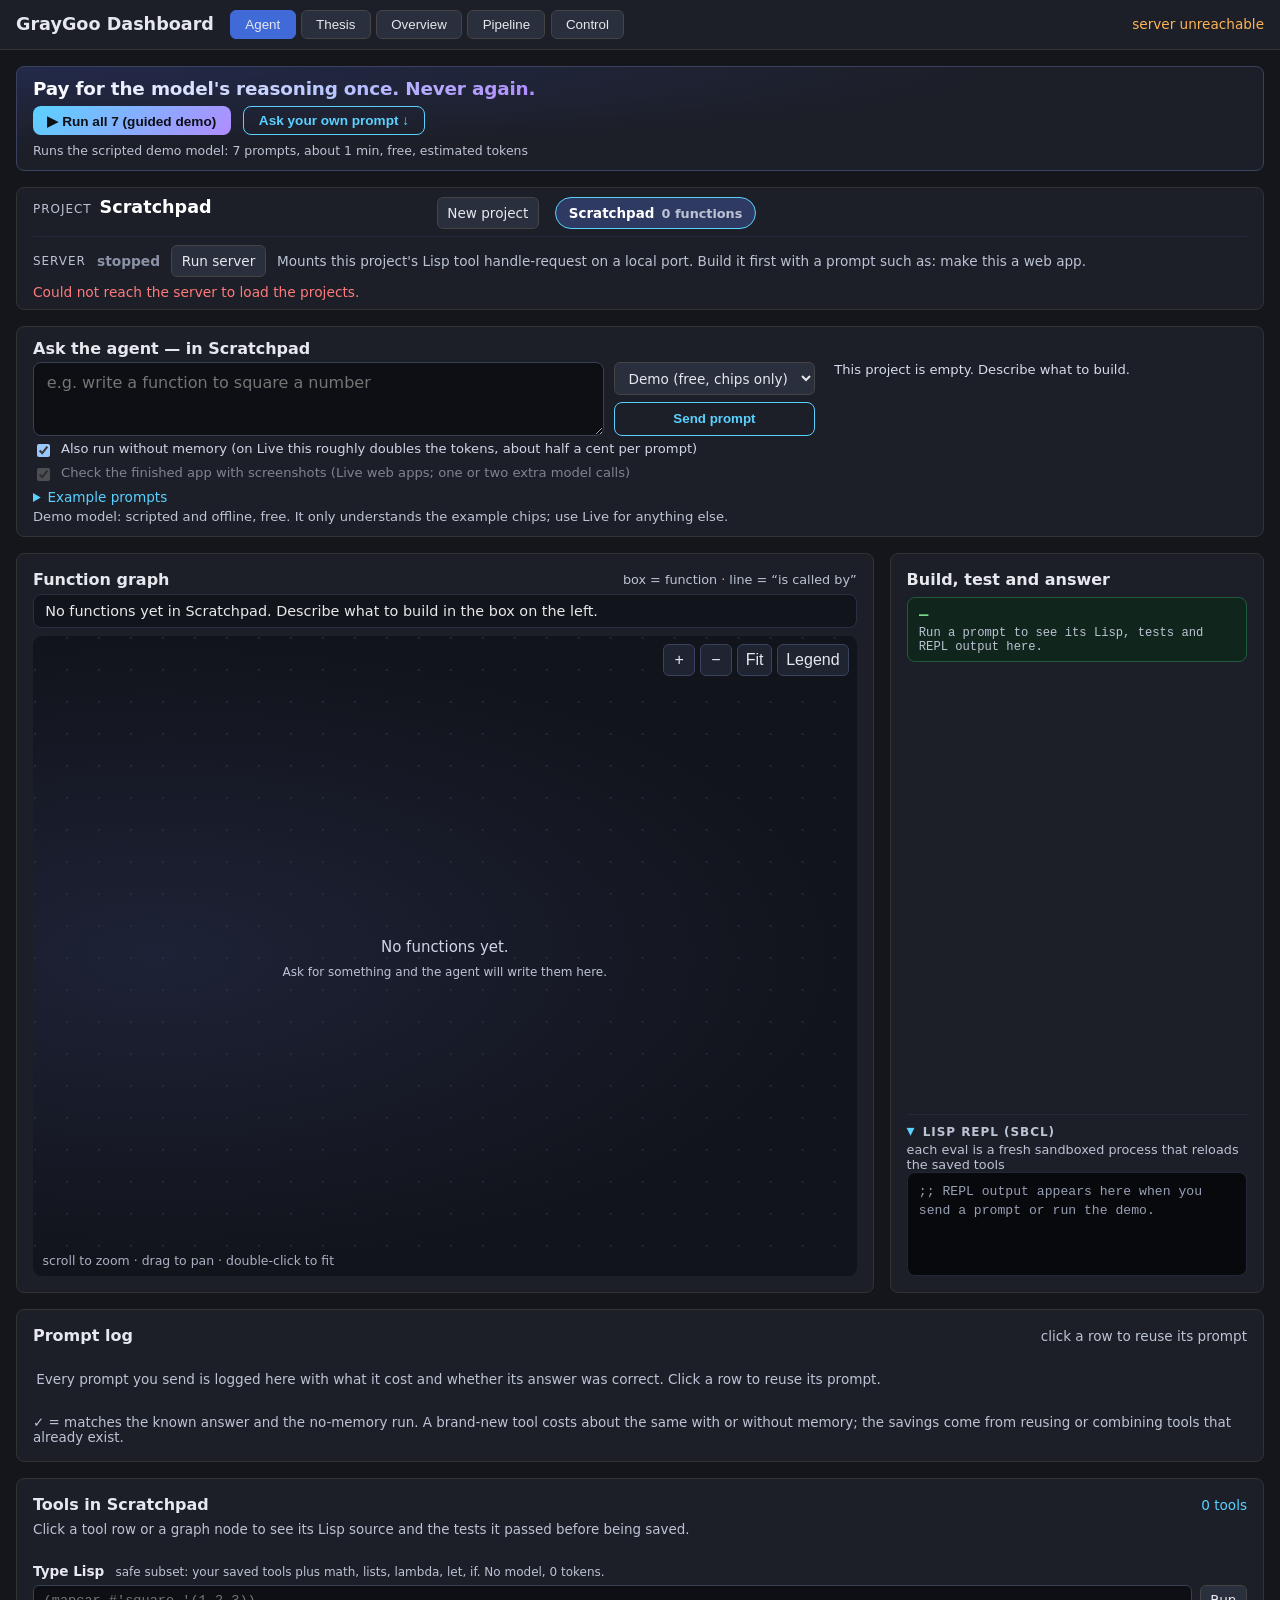
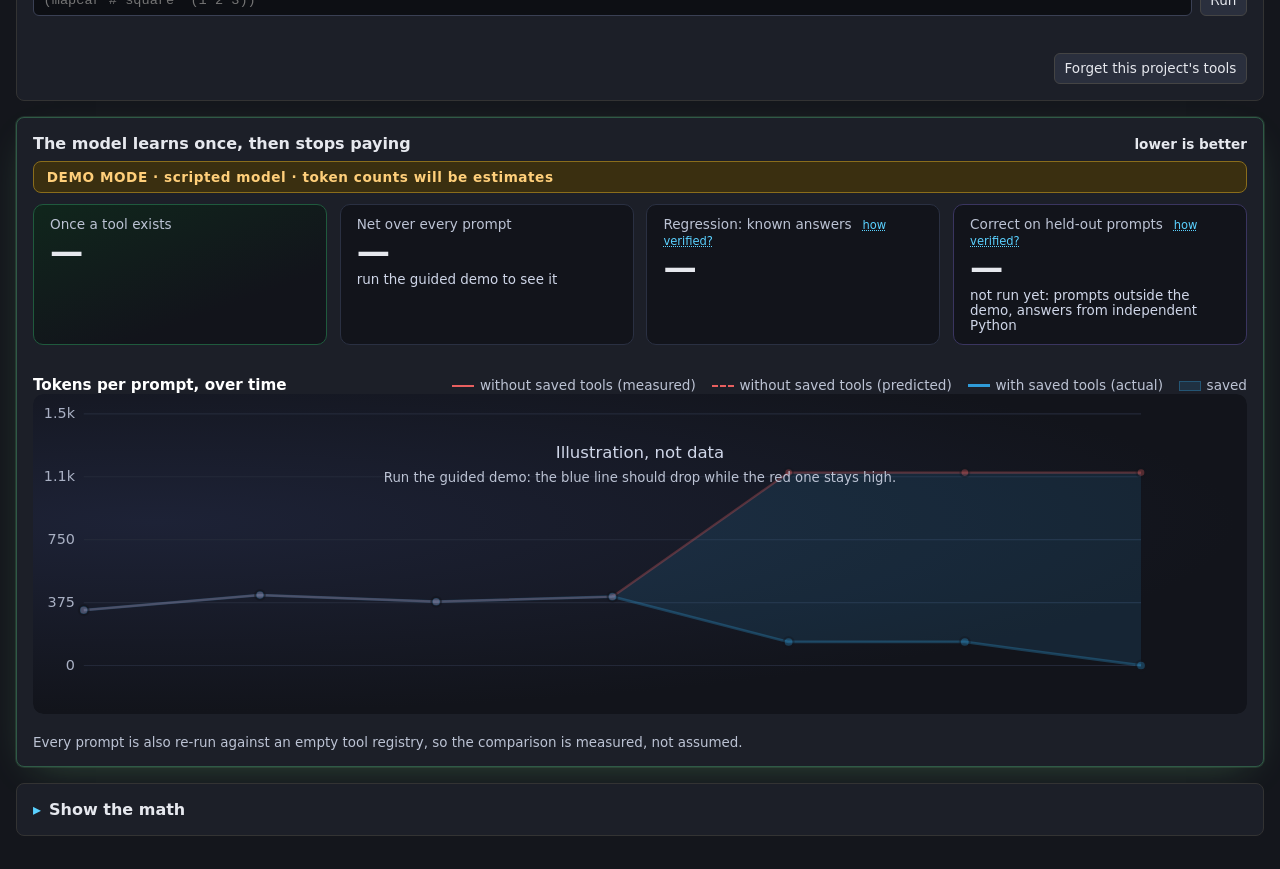
==== commit f411c95c: "Agent: concurrent lanes, thinking, context compaction, screenshot check, cancel Build pipeline - Pla" ====
--- a/dashboard/index.html
+++ b/dashboard/index.html
@@ -202,62 +202,82 @@
       <p id="ag-proj-err" class="ag-proj-err" role="alert" hidden></p>
       <p id="ag-proj-note" class="muted ag-proj-note" role="status"></p>
     </div>
-    <div class="ag-stage">
-      <div class="card ag-ask">
-        <h2 id="ag-ask-h">Ask the agent</h2>
-        <div id="ag-active-note" class="ag-notice" role="status" hidden></div>
-        <div class="ag-bar-row">
-          <textarea id="ag-prompt" rows="3" aria-label="Prompt for the agent"
-            placeholder="e.g. write a function to square a number"></textarea>
-          <div class="ag-ctl">
-            <select id="ag-mode" aria-label="Model mode">
-              <option value="demo">Demo (free, chips only)</option>
-              <option value="live" id="ag-live-opt">Live (paid)</option>
-            </select>
-            <button id="ag-send" class="ag-send">Send prompt</button>
-          </div>
-        </div>
-        <div id="ag-resume" class="ag-resume" hidden>
-          <div class="ag-resume-t">Your last build did not finish</div>
-          <div id="ag-resume-p" class="ag-resume-p"></div>
-          <p class="ag-resume-s">Continue sends that same prompt again and builds on the tools already saved in this project.</p>
-          <div class="ag-resume-row">
-            <button type="button" id="ag-resume-go" class="ag-primary">Continue this build</button>
-            <button type="button" id="ag-resume-x" class="ag-ghost" aria-label="Dismiss the unfinished build notice">Dismiss</button>
-          </div>
-        </div>
-        <p id="ag-proj-hint" class="muted ag-proj-hint"></p>
-        <label class="ag-check"><input type="checkbox" id="ag-compare" checked> Also run without memory (on Live this roughly doubles the tokens, about half a cent per prompt)</label>
-        <details class="ag-examples" open>
-          <summary>Example prompts</summary>
-          <div class="ag-chips" aria-label="Example prompts">
-            <div class="ag-chiprow"><span class="muted">Simple</span>
-              <button class="ag-chip" data-p="write a function that squares a number, then square 12">square 12</button>
-              <button class="ag-chip" data-p="write a function that computes the factorial of a number, then factorial of 6">factorial 6</button>
-              <button class="ag-chip" data-p="write a function that checks for a palindrome, then check the word level">palindrome</button>
-              <button class="ag-chip" data-p="write a function for the largest number in a list, then use it on (4 17 8)">largest in a list</button>
-              <button class="ag-chip" data-p="write a function that checks if a number is even, then check 10">is 10 even</button>
-              <button class="ag-chip" data-p="reverse the words in the sentence one two three">reverse words</button>
+    <div class="card wide ag-ask" id="ag-askbar">
+      <h2 id="ag-ask-h">Ask the agent</h2>
+      <div id="ag-active-note" class="ag-notice" role="status" hidden></div>
+      <div class="ag-bar-row">
+        <textarea id="ag-prompt" rows="2" aria-label="Prompt for the agent"
+          placeholder="e.g. write a function to square a number"></textarea>
+        <div class="ag-ctl">
+          <select id="ag-mode" aria-label="Model mode">
+            <option value="demo">Demo (free, chips only)</option>
+            <option value="live" id="ag-live-opt">Live (paid)</option>
+          </select>
+          <button id="ag-send" class="ag-send">Send prompt</button>
+          <button id="ag-cancel" class="ag-cancel" type="button" hidden>Cancel build</button>
+        </div>
+      </div>
+      <div id="ag-resume" class="ag-resume" hidden>
+        <div class="ag-resume-t">Your last build did not finish</div>
+        <div id="ag-resume-p" class="ag-resume-p"></div>
+        <p class="ag-resume-s">Continue sends that same prompt again and builds on the tools already saved in this project.</p>
+        <div class="ag-resume-row">
+          <button type="button" id="ag-resume-go" class="ag-primary">Continue this build</button>
+          <button type="button" id="ag-resume-x" class="ag-ghost" aria-label="Dismiss the unfinished build notice">Dismiss</button>
+        </div>
+      </div>
+      <p id="ag-proj-hint" class="muted ag-proj-hint"></p>
+      <label class="ag-check"><input type="checkbox" id="ag-compare" checked> Also run without memory (on Live this roughly doubles the tokens, about half a cent per prompt)</label>
+      <label class="ag-check" id="ag-visual-row"><input type="checkbox" id="ag-visual" checked> Check the finished app with screenshots (Live web apps; one or two extra model calls)</label>
+      <details class="ag-examples">
+        <summary>Example prompts</summary>
+        <div class="ag-chips" aria-label="Example prompts">
+          <div class="ag-chiprow"><span class="muted">Simple</span>
+            <button class="ag-chip" data-p="write a function that squares a number, then square 12">square 12</button>
+            <button class="ag-chip" data-p="write a function that computes the factorial of a number, then factorial of 6">factorial 6</button>
+            <button class="ag-chip" data-p="write a function that checks for a palindrome, then check the word level">palindrome</button>
+            <button class="ag-chip" data-p="write a function for the largest number in a list, then use it on (4 17 8)">largest in a list</button>
+            <button class="ag-chip" data-p="write a function that checks if a number is even, then check 10">is 10 even</button>
+            <button class="ag-chip" data-p="reverse the words in the sentence one two three">reverse words</button>
+          </div>
+          <div class="ag-chiprow"><span class="muted">Big goal (plans small tools)</span>
+            <button class="ag-chip" data-p="write a ray tracer">write a ray tracer</button>
+          </div>
+          <div class="ag-chiprow"><span class="muted">Builds on a tool</span>
+            <button class="ag-chip" data-p="sum of squares of the list (3 4 5)">sum of squares</button>
+            <button class="ag-chip" data-p="mean of squares of the list (2 4 6 8)">mean of squares</button>
+            <button class="ag-chip" data-p="count the even numbers in the list (1 2 3 4 6)">count evens</button>
+          </div>
+          <div class="ag-chiprow"><span class="muted">Reuse and failure</span>
+            <button class="ag-chip" data-p="sum of squares of the list (3 4 5), again">sum of squares, again</button>
+            <button class="ag-chip" data-p="write a function that cubes a number, then cube 4">cube (a wrong first try)</button>
+          </div>
+        </div>
+      </details>
+      <p id="ag-mode-note" class="muted"></p>
+    </div>
+
+    <section class="ag-build" id="ag-build" aria-label="Build workspace">
+      <div class="card ag-graphcard">
+        <div class="ag-head"><h2 id="ag-graph-h">Function graph</h2><span id="ag-graph-sub" class="muted">box = function &middot; line = &ldquo;is called by&rdquo;</span>
+          <div id="ag-meter" class="ag-meter" hidden>
+            <div class="ag-clock" title="Wall-clock time of this build run">
+              <svg viewBox="0 0 16 16" aria-hidden="true"><circle cx="8" cy="8" r="6.2"/><path d="M8 4.4V8l2.4 1.6"/></svg>
+              <span id="ag-clock-t">0:00.0</span><small>elapsed</small>
             </div>
-            <div class="ag-chiprow"><span class="muted">Big goal (plans small tools)</span>
-              <button class="ag-chip" data-p="write a ray tracer">write a ray tracer</button>
+            <div class="ag-gauge" id="ag-gauge-box">
+              <svg id="ag-gauge" viewBox="0 0 84 46" role="img" aria-label="Average tokens per second: no data yet">
+                <path class="trk" d="M 12 36 A 30 30 0 0 1 72 36"/>
+                <path class="val" id="ag-gauge-val" d="M 12 36 A 30 30 0 0 1 72 36"/>
+                <line class="ndl" id="ag-gauge-ndl" x1="42" y1="36" x2="42" y2="11"/>
+                <circle class="hub" cx="42" cy="36" r="2.4"/>
+                <text x="12" y="45" text-anchor="middle">0</text>
+                <text id="ag-gauge-max" x="72" y="45" text-anchor="middle">2.5k</text>
+              </svg>
+              <div class="ag-gauge-read"><b id="ag-gauge-n">&ndash;</b><small id="ag-gauge-cap">avg tokens/s</small></div>
             </div>
-            <div class="ag-chiprow"><span class="muted">Builds on a tool</span>
-              <button class="ag-chip" data-p="sum of squares of the list (3 4 5)">sum of squares</button>
-              <button class="ag-chip" data-p="mean of squares of the list (2 4 6 8)">mean of squares</button>
-              <button class="ag-chip" data-p="count the even numbers in the list (1 2 3 4 6)">count evens</button>
-            </div>
-            <div class="ag-chiprow"><span class="muted">Reuse and failure</span>
-              <button class="ag-chip" data-p="sum of squares of the list (3 4 5), again">sum of squares, again</button>
-              <button class="ag-chip" data-p="write a function that cubes a number, then cube 4">cube (a wrong first try)</button>
-            </div>
-          </div>
-        </details>
-        <p id="ag-mode-note" class="muted"></p>
-      </div>
-
-      <div class="card ag-graphcard">
-        <div class="ag-head"><h2 id="ag-graph-h">Function graph</h2><span id="ag-graph-sub" class="muted">each box is a Lisp function; a line runs from a function to the function that calls it</span></div>
+            <div class="ag-gauge-read ag-spend" id="ag-spend-box"><b id="ag-spend-n">$0.00</b><small id="ag-spend-cap">est. spend</small></div>
+          </div></div>
         <div id="ag-gstatus" class="ag-gstatus"><span id="ag-gstatus-t" role="status" aria-live="polite"></span></div>
         <div class="ag-gwrap">
           <svg id="ag-graph" tabindex="0" viewBox="0 0 640 340" role="group"
@@ -266,28 +286,29 @@
             <button type="button" id="ag-zin" title="Zoom in" aria-label="Zoom in">+</button>
             <button type="button" id="ag-zout" title="Zoom out" aria-label="Zoom out">&minus;</button>
             <button type="button" id="ag-zfit" title="Fit all functions in view" aria-label="Fit all functions in view">Fit</button>
+            <button type="button" id="ag-legend-btn" aria-expanded="false" aria-controls="ag-glegend" title="Show what the icons and colours mean">Legend</button>
           </div>
           <div class="ag-ghint">scroll to zoom &middot; drag to pan &middot; double-click to fit</div>
+          <div id="ag-glegend" class="ag-glegend" aria-label="Legend: what the icons on the functions mean"></div>
         </div>
         <div id="ag-gsel" class="ag-gsel" hidden></div>
-        <div id="ag-glegend" class="ag-glegend" aria-label="Legend: what the icons on the functions mean"></div>
-      </div>
-    </div>
+      </div>
+      <div class="card ag-out">
+        <div class="ag-head"><h2>Build, test and answer</h2><span id="ag-compare-note" class="muted"></span></div>
+        <div id="ag-answer-box"><div id="ag-answer">&mdash;</div><div id="ag-answer-call">Run a prompt to see its Lisp, tests and REPL output here.</div></div>
+        <div id="ag-capnotice" class="ag-capnotice" hidden></div>
+        <div id="ag-summary" class="ag-sumcard" hidden></div>
+        <div id="ag-shots" class="ag-shots" hidden></div>
+        <div id="ag-log"></div>
+        <div id="ag-stages"></div>
+        <details id="ag-replbox" class="ag-replbox">
+          <summary><span class="ag-sub-l">Lisp REPL (SBCL)</span> <span class="muted">each eval is a fresh sandboxed process that reloads the saved tools</span></summary>
+          <div id="ag-repl" role="log" aria-live="polite"></div>
+        </details>
+      </div>
+    </section>
 
     <div class="ag-cols">
-      <div class="ag-left">
-        <div class="card">
-          <div class="ag-head"><h2>Build, test and answer</h2><span id="ag-compare-note" class="muted"></span></div>
-          <div id="ag-answer-box"><div id="ag-answer">&mdash;</div><div id="ag-answer-call">Run a prompt to see its Lisp, tests and REPL output here.</div></div>
-          <div id="ag-capnotice" class="ag-capnotice" hidden></div>
-          <div id="ag-summary" class="ag-sumcard" hidden></div>
-          <div id="ag-stages"></div>
-          <div id="ag-log"></div>
-          <div class="ag-sub">Lisp REPL (SBCL) <span class="muted">each eval is a fresh sandboxed process that reloads the saved tools</span></div>
-          <div id="ag-repl" role="log" aria-live="polite"></div>
-        </div>
-      </div>
-
       <div class="ag-right">
         <div class="card">
           <div class="ag-head"><h2>Prompt log</h2><span class="muted">click a row to reuse its prompt</span></div>
--- a/dashboard/agent.css
+++ b/dashboard/agent.css
@@ -13,7 +13,7 @@
 .ag-primary:disabled { opacity: .5; cursor: default; }
 .muted { color: var(--ag-dim); }
 
-.ag-cols { display: grid; grid-template-columns: minmax(0, 5fr) minmax(0, 6fr); gap: 1rem; margin-bottom: 1rem; align-items: start; }
+.ag-cols { margin-bottom: 1rem; }
 .ag-left, .ag-right { min-width: 0; }
 .ag-left > .card, .ag-right > .card { margin-bottom: 1rem; min-width: 0; }
 .card, #view-agent { min-width: 0; max-width: 100%; }
@@ -38,16 +38,16 @@
 #ag-answer-call { color: var(--ag-dim); font: .82rem ui-monospace, Consolas, monospace; }
 #ag-stages { display: flex; gap: .3rem; flex-wrap: wrap; margin-bottom: .4rem; }
 #ag-stages:empty { display: none; }
-.pill { font-size: .75rem; padding: .1rem .6rem; border-radius: 999px; background: #232838; color: var(--ag-dim); }
+.pill { font-size: .8rem; padding: .1rem .6rem; border-radius: 999px; background: #232838; color: var(--ag-dim); }
 .pill.pass { background: #12301f; color: var(--ag-green); } .pill.fail { background: #3a1616; color: var(--ag-red); }
-#ag-log { max-height: 150px; overflow: auto; font-size: .85rem; margin-bottom: .6rem; }
-.ag-say { padding: .15rem 0 .15rem .6rem; border-left: 2px solid #343b50; color: #cfd6e8; }
+
+.ag-say { display: grid; grid-template-columns: 4.9rem minmax(0, 1fr); column-gap: .5rem; align-items: start; padding: .3rem 0 .3rem .6rem; border-left: 2px solid #343b50; color: #cfd6e8; font-size: .84rem; line-height: 1.45; }
 .ag-say.goal { border-color: var(--ag-cyan); color: #fff; } .ag-say.build { border-color: var(--ag-violet); }
 .ag-say.use { border-color: var(--ag-cyan); } .ag-say.pass { border-color: var(--ag-green); color: #9fe3ab; }
 .ag-say.fail { border-color: #e05252; color: var(--ag-red); } .ag-say.answer { border-color: var(--ag-green); color: #fff; }
 .ag-sub { font-size: .85rem; font-weight: 600; margin: .3rem 0 .4rem; }
 .ag-sub .muted { font-weight: 400; font-size: .75rem; margin-left: .4rem; }
-#ag-repl { background: #08090d; border: 1px solid #232838; border-radius: 8px; padding: .6rem .7rem; font: .82rem/1.45 ui-monospace, Consolas, monospace; height: 220px; overflow: auto; }
+#ag-repl { background: #08090d; border: 1px solid #232838; border-radius: 8px; padding: .6rem .7rem; font: .82rem/1.45 ui-monospace, Consolas, monospace; overflow: auto; }
 .rl { white-space: pre-wrap; word-break: break-word; }
 .rl.c { color: #7b839a; } .rl.in { color: var(--ag-cyan); } .rl.def { color: var(--ag-violet); }
 .rl.val { color: var(--ag-green); } .rl.err { color: var(--ag-red); } .rl.out { color: var(--ag-amber); }
@@ -116,8 +116,8 @@
 @keyframes ag-spin { to { transform: rotate(360deg); } }
 .ag-detail { margin-top: .7rem; padding: .7rem .8rem; background: #12141b; border: 1px solid #2a3042; border-radius: 8px; font-size: .84rem; }
 .dt-top b { color: var(--ag-cyan); font-size: .95rem; }
-.dt-src { max-height: 120px; font-size: .78rem; margin: .4rem 0; color: var(--ag-violet); }
-.dt-test { font: .78rem ui-monospace, Consolas, monospace; color: var(--ag-green); }
+.dt-src { max-height: 160px; font-size: .84rem; margin: .4rem 0; color: var(--ag-violet); white-space: pre-wrap; overflow-wrap: anywhere; overflow: auto; max-width: 100%; box-sizing: border-box; }
+.dt-test { font: .82rem ui-monospace, Consolas, monospace; color: var(--ag-green); }
 .ag-foot { margin-top: .7rem; display: flex; justify-content: flex-end; }
 
 @media (max-width: 1000px) {
@@ -155,6 +155,9 @@
 .ag-terms b { color: #fff; }
 .ag-send { background: transparent; color: var(--ag-cyan); border: 1.5px solid var(--ag-cyan); }
 .ag-send:hover:not(:disabled) { background: #5ad1ff22; }
+.ag-cancel { background: transparent; color: var(--ag-red); border: 1.5px solid var(--ag-red); border-radius: 8px; padding: .55rem 1.2rem; font-weight: 700; cursor: pointer; }
+.ag-cancel:hover:not(:disabled) { background: #ff7a7a22; }
+.ag-cancel:disabled { opacity: .6; cursor: default; }
 .tile i { font-size: .82rem; }
 .tile .tl { font-size: .82rem; }
 .ag-legend { font-size: .85rem; }
@@ -185,7 +188,7 @@
 .ag-tbl td .sm { display: inline; margin-left: .35rem; font-size: .75rem; color: var(--ag-dim); font-weight: 400; }
 .ag-callex { margin-top: .4rem; }
 .ag-tools-grid { grid-template-columns: minmax(0, 1.25fr) minmax(0, 1fr); }
-#ag-repl { height: 170px; }
+
 @media (max-width: 760px) { .ag-flow { display: none; } .ag-hero-r { align-items: stretch; margin-top: .6rem; } }
 
 /* round 6 */
@@ -268,7 +271,6 @@
 .ag-tools-stack { display: flex; flex-direction: column; gap: 1rem; }
 .ag-tools-stack > div { min-width: 0; }
 
-@media (min-width: 1001px) { .ag-left { position: sticky; top: .6rem; align-self: start; } }
 
 @media (max-width: 640px) { #ag-pairs { min-width: 0; } }
 .pp-used-h { transform-box: fill-box; transform-origin: left; animation: pp-growx .7s cubic-bezier(.2, .9, .3, 1) both; }
@@ -292,7 +294,7 @@
 .ag-strength .sc.ok { background: #12301f; color: #9fe3ab; border-color: #1f5a3d; }
 .ag-strength .sc.warn { background: #3a2f10; color: #ffcf7a; border-color: #8a6d1b; }
 .ag-chiprow { display: flex; gap: .4rem; flex-wrap: wrap; align-items: center; margin-top: .45rem; }
-.ag-chiprow > .muted { font-size: .75rem; text-transform: uppercase; letter-spacing: .08em; min-width: 7.5rem; }
+.ag-chiprow > .muted { font-size: .8rem; text-transform: uppercase; letter-spacing: .08em; min-width: 7.5rem; }
 .ag-chips { display: block; }
 @media (max-width: 640px) { .ag-legend { display: grid; grid-template-columns: 1fr 1fr; gap: .3rem .8rem; } .ag-chiprow > .muted { min-width: 100%; } }
 .chip.k-held { background: #2a2145; color: #e0d0ff; border: 1px solid #6a56a8; margin-right: .3rem; }
@@ -348,21 +350,20 @@
 .ag-evnote { font-size: .8rem; margin: -.3rem 0 .6rem; }
 
 #ag-answer { white-space: pre-wrap; }
-#ag-answer.multi { font-size: .9rem; line-height: 1.05; letter-spacing: .12em; max-height: 14rem; overflow: auto; }
+#ag-answer.multi { font-size: .9rem; line-height: 1.05; letter-spacing: .12em; max-height: 8rem; overflow: auto; }
 
 /* graph pan/zoom */
 /* The graph canvas has a FIXED size. The SVG's viewBox holds the whole layout,
    so more functions make the drawing smaller, never the canvas taller. */
-.ag-gwrap { position: relative; height: 560px; overflow: hidden; border-radius: 8px; }
-.ag-gwrap > #ag-graph { width: 100%; height: 100%; }
-@media (max-width: 640px) { .ag-gwrap { height: 340px; } }
+.ag-gwrap { position: relative; height: auto; min-height: 0; overflow: hidden; border-radius: 8px; }
+.ag-gwrap > #ag-graph { position: absolute; inset: 0; width: 100%; height: 100%; }
 #ag-graph { cursor: grab; touch-action: none; user-select: none; outline: none; }
 #ag-graph.grabbing { cursor: grabbing; }
 #ag-graph:focus-visible { outline: 2px solid var(--ag-cyan); outline-offset: 2px; }
 .ag-gctl { position: absolute; top: .5rem; right: .5rem; display: flex; gap: .3rem; }
 .ag-gctl button { min-width: 2rem; height: 2rem; background: #232838cc; color: #e6e8ee; border: 1px solid #3a4260; border-radius: 6px; cursor: pointer; font-size: 1rem; line-height: 1; padding: 0 .5rem; backdrop-filter: blur(4px); }
 .ag-gctl button:hover { border-color: var(--ag-cyan); }
-.ag-ghint { position: absolute; left: .6rem; bottom: .5rem; font-size: .72rem; color: #8b93a8; pointer-events: none; }
+.ag-ghint { position: absolute; left: .6rem; bottom: .5rem; font-size: .78rem; color: #a9b0c3; pointer-events: none; }
 
 /* end-of-run summary card */
 .ag-sumcard { margin: 0 0 .7rem; padding: .7rem .9rem; border-radius: 8px; border: 1px solid #343b50; background: #12141b; }
@@ -372,7 +373,7 @@
 .ag-sumcard.ok .sum-t { color: var(--ag-green); } .ag-sumcard.bad .sum-t { color: var(--ag-red); }
 .sum-l { font-size: .86rem; color: #d6dcec; margin: .15rem 0; word-break: break-word; } .sum-l.cap-sum { color: var(--ag-amber); font-weight: 600; } .ag-capnotice { margin: 0 0 .7rem; padding: .6rem .9rem; border-radius: 8px; border: 1px solid #6b4d1f; background: #241d12; } .cap-t { font-weight: 700; font-size: .95rem; color: var(--ag-amber); margin-bottom: .25rem; } .cap-l { font-size: .86rem; color: #e6dcc8; margin: .15rem 0; word-break: break-word; }
 .sum-chips { display: flex; gap: .35rem; flex-wrap: wrap; margin-top: .45rem; }
-.sum-chips .sc { font-size: .75rem; padding: .15rem .55rem; border-radius: 999px; background: #232838; color: #cfd6e8; border: 1px solid #343b50; }
+.sum-chips .sc { font-size: .8rem; padding: .15rem .55rem; border-radius: 999px; background: #232838; color: #cfd6e8; border: 1px solid #343b50; }
 .sum-chips .sc.ok { background: #12301f; color: #9fe3ab; border-color: #1f5a3d; }
 
 /* projects */
@@ -391,7 +392,7 @@
 .ag-proj-chip:hover:not(:disabled) { border-color: var(--ag-cyan); color: #fff; }
 .ag-proj-chip[aria-pressed="true"] { background: #2f3a63; border-color: var(--ag-cyan); color: #fff; font-weight: 600; }
 .ag-proj-cname { overflow-wrap: anywhere; text-align: left; }
-.ag-proj-cn { font-size: .74rem; color: var(--ag-dim); white-space: nowrap; }
+.ag-proj-cn { font-size: .8rem; color: var(--ag-dim); white-space: nowrap; }
 .ag-project button:disabled { opacity: .5; cursor: default; }
 .ag-proj-form, .ag-proj-delrow { display: flex; flex-direction: column; gap: .4rem; padding: .7rem .8rem; background: #12141b; border: 1px solid #2a3042; border-radius: 8px; }
 .ag-proj-form h3 { margin: 0 0 .2rem; font-size: .95rem; color: #fff; }
@@ -414,17 +415,17 @@
 .ag-srv-link { color: #7fd3ff; word-break: break-all; }
 .ag-srv-link:focus-visible, #ag-srv-toggle:focus-visible { outline: 2px solid #7fd3ff; outline-offset: 2px; }
 @media (max-width: 560px) { .ag-proj-server { align-items: flex-start; } #ag-srv-info { flex-basis: 100%; } }
-.dt-meta { color: #8b93a8; font-size: .78rem; margin: .2rem 0 .5rem; }
+.dt-meta { color: #8b93a8; font-size: .82rem; margin: .2rem 0 .5rem; }
 .dt-sec { margin-top: .65rem; }
-.dt-h { font-size: .72rem; letter-spacing: .06em; text-transform: uppercase; color: #8b93a8; margin-bottom: .25rem; }
+.dt-h { font-size: .75rem; letter-spacing: .06em; text-transform: uppercase; color: #8b93a8; margin-bottom: .25rem; }
 .dt-chips { display: flex; flex-wrap: wrap; align-items: center; gap: .35rem; margin-bottom: .3rem; }
-.dt-depth { font-size: .74rem; color: #6f778c; min-width: 7.5rem; }
+.dt-depth { font-size: .8rem; color: #a9b0c3; min-width: 7.5rem; }
 .dt-chip { cursor: pointer; }
 .dt-chip:focus-visible { outline: 2px solid #7fd3ff; outline-offset: 2px; }
 .dt-param { font-family: ui-monospace, Consolas, monospace; font-size: .82rem; padding: .12rem .5rem; border: 1px solid #2f3852; border-radius: 6px; background: #171b27; color: #d6dcec; }
 .dt-param.kw { color: #8b93a8; border-style: dashed; }
 .dt-scroll { overflow-x: auto; }
-.dt-ex { border-collapse: collapse; width: 100%; font-size: .8rem; }
+.dt-ex { border-collapse: collapse; width: 100%; font-size: .84rem; }
 .dt-ex th { text-align: left; font-weight: 600; color: #8b93a8; padding: .2rem .5rem .2rem 0; border-bottom: 1px solid #2a3042; white-space: nowrap; }
 .dt-ex td { padding: .25rem .5rem .25rem 0; border-bottom: 1px solid #1d2231; vertical-align: top; }
 .dt-code { font-family: ui-monospace, Consolas, monospace; word-break: break-word; }
@@ -463,10 +464,6 @@
 @media (max-width: 640px) { .ag-savings { grid-template-columns: 1fr; } }
 
 /* ---- workspace: ask panel + the function graph as the centrepiece ---- */
-.ag-stage { display: grid; grid-template-columns: minmax(260px, 1fr) minmax(0, 3.2fr); gap: 1rem; margin-bottom: 1rem; align-items: start; }
-.ag-stage > .card { margin-bottom: 0; min-width: 0; }
-@media (max-width: 1000px) { .ag-stage { grid-template-columns: minmax(0, 1fr); } }
-@media (min-width: 1001px) { .ag-left { position: static; } }
 .ag-ask #ag-prompt { min-height: 4.2rem; }
 .ag-ask .ag-bar-row { margin-top: .4rem; }
 .ag-ask .ag-chiprow > .muted { min-width: 100%; }
@@ -494,7 +491,7 @@
 .ag-gsel b { color: #fff; }
 .ag-gsel .ag-ghost { padding: .25rem .6rem; }
 .ag-gsel-r { color: #d6dcec; }
-.ag-glegend { margin-top: .7rem; }
+.ag-glegend { margin: 0; }
 .ag-glegend:empty { display: none; }
 .ag-lgl { list-style: none; margin: 0; padding: 0; display: grid; grid-template-columns: repeat(auto-fill, minmax(260px, 1fr)); gap: .35rem .6rem; }
 .ag-lg { display: flex; align-items: flex-start; gap: .5rem; width: 100%; text-align: left; background: #12141b; color: #e6e8ee; border: 1px solid #2a3042; border-radius: 8px; padding: .35rem .55rem; font: inherit; cursor: pointer; }
@@ -505,7 +502,7 @@
 .lg-ico path { fill: none; stroke: #dfe6f5; stroke-width: 2.2; stroke-linecap: round; stroke-linejoin: round; }
 .lg-x { display: flex; flex-direction: column; min-width: 0; }
 .lg-t { font-size: .84rem; font-weight: 600; color: #fff; }
-.lg-d { font-size: .76rem; color: #bcc3d4; overflow-wrap: anywhere; }
+.lg-d { font-size: .8rem; color: #bcc3d4; overflow-wrap: anywhere; }
 .ag-lg-note { font-size: .78rem; margin: .5rem 0 0; }
 @media (max-width: 640px) { .ag-lgl { grid-template-columns: minmax(0, 1fr); } }
 
@@ -521,7 +518,7 @@
 .gn .disc { fill: #0f1320; stroke: #3a4260; stroke-width: 1.2; }
 .gn .ico path { fill: none; stroke: #dfe6f5; stroke-width: 2.2; stroke-linecap: round; stroke-linejoin: round; }
 .gn .ico-inh path { opacity: .6; }
-.gn .nm { fill: #f1f4fb; font-size: 13px; font-weight: 600; }
+.gn .nm { fill: #f1f4fb; font-size: var(--nm-fs, 13px); font-weight: 600; }
 .gn .sb { fill: #bcc3d4; font-size: 11px; }
 .gn .bdg circle { fill: #26304a; stroke: #4a5780; stroke-width: 1; }
 .gn .bdg.inh circle { fill: none; stroke: #8b93a8; stroke-dasharray: 2.5 2; }
@@ -553,6 +550,11 @@
 .ge { fill: none; stroke: var(--ag-violet); stroke-width: 2; opacity: .85; }
 .ge.kk { stroke: #6a7596; stroke-width: 1.2; opacity: .35; }
 .ge.hl { stroke: #fff; stroke-width: 3; opacity: 1; }
+
+/* parallel builds: function tag on log lines, muted reasoning line, warning chip in the summary */
+.ag-lane { display: inline-block; font: .74rem ui-monospace, Consolas, monospace; color: #cfd6e8; background: #232838; border: 1px solid #343b50; border-radius: 4px; padding: 0 .3rem; white-space: nowrap; }
+.ag-say.reasoning { color: var(--ag-dim); font-size: .78rem; }
+.sum-chips .sc.warn { background: #3a2f10; color: #ffcf7a; border-color: #8a6d1b; }
 .ge.dim { opacity: .08; }
 .ge.fade { animation: gn-appear .4s backwards; }
 .gpulse { fill: #fff; }
@@ -565,10 +567,167 @@
 .ag-cmd { display: flex; flex-wrap: wrap; align-items: center; gap: .5rem .7rem; margin-top: .6rem; padding-top: .6rem; border-top: 1px solid #232a3c; font-size: .86rem; }
 .ag-cmd input { flex: 1 1 14rem; min-width: 0; background: #0d0f14; color: #e6e8ee; border: 1px solid #3a4054; border-radius: 6px; padding: .4rem .6rem; font: .85rem ui-monospace, Consolas, monospace; }
 .ag-cmd input:focus-visible, .ag-cmd button:focus-visible { outline: 2px solid var(--ag-cyan); outline-offset: 2px; }
-.ag-cmd-info { font-size: .78rem; flex-basis: 100%; }
+.ag-cmd-info { font-size: .82rem; flex-basis: 100%; }
 .ag-cmd-out { flex-basis: 100%; margin: 0; max-height: 200px; }
 .ag-cmd-out.bad { color: var(--ag-red); }
 
 @media (prefers-reduced-motion: reduce) {
   .gn.st-active .ring, .gn.spawn .gn-in, .gn.appear .gn-in, .gn.flash-a .box, .gn.flash-b .box, .ge.fade, .ag-gstatus.busy::before { animation: none !important; }
 }
+
+/* ---- layout v4: one build viewport = ask | graph | output ---- */
+.ag-build { display: grid; grid-template-columns: minmax(280px, 320px) minmax(0, 1fr) minmax(300px, 360px); grid-template-rows: minmax(0, 1fr); gap: 1rem; height: min(calc(100vh - 4.5rem), 760px); min-height: 520px; margin-bottom: 1rem; }
+.ag-build > .card { margin: 0; min-width: 0; min-height: 0; display: flex; flex-direction: column; overflow: hidden; }
+.ag-ask { overflow-y: auto; display: block; }
+.ag-graphcard > .ag-gwrap { flex: 1 1 0; min-height: 0; }
+.ag-graphcard > :not(.ag-gwrap) { flex: none; }
+.ag-gwrap:not(.legend-open) > #ag-glegend { display: none; }
+.ag-gwrap.legend-open > #ag-glegend { display: block; }
+#ag-glegend { position: absolute; top: 2.6rem; right: .5rem; z-index: 4; width: min(24rem, calc(100% - 1rem)); max-height: calc(100% - 3.3rem); overflow-y: auto; padding: .5rem; background: #0e1016f5; border: 1px solid #3a4260; border-radius: 8px; box-shadow: 0 8px 22px #000a; }
+.ag-gctl button[aria-expanded="true"] { border-color: var(--ag-cyan); color: #fff; }
+.gn.sel .ring { stroke: #fff; stroke-width: 2; }
+
+.ag-out > .ag-head, .ag-out > #ag-answer-box, .ag-out > #ag-stages, .ag-out > .ag-replbox { flex: none; }
+#ag-summary, #ag-capnotice { flex: 0 1 auto; min-height: 0; max-height: 22%; overflow-y: auto; }
+#ag-log { flex: 1 1 0; min-height: 96px; overflow-y: auto; overscroll-behavior: contain; margin: 0 0 .5rem; padding-right: .2rem; font-size: .84rem; line-height: 1.45; }
+.ag-k { font-size: .8rem; font-weight: 700; letter-spacing: .06em; text-transform: uppercase; color: #cfd6e8; white-space: nowrap; line-height: 1.45; }
+.ag-say.k-passed .ag-k, .ag-say.k-saved .ag-k { color: var(--ag-green); }
+.ag-say.k-failed .ag-k, .ag-say.k-error .ag-k { color: var(--ag-red); }
+.ag-say.k-repair .ag-k { color: var(--ag-amber); }
+.ag-say.k-building .ag-k, .ag-say.k-plan .ag-k, .ag-say.k-model .ag-k { color: #cbb8ff; }
+.ag-say.k-goal .ag-k, .ag-say.k-answer .ag-k { color: #fff; }
+.ag-say.k-reuse .ag-k, .ag-say.k-check .ag-k { color: var(--ag-cyan); }
+.ag-say .ag-t { min-width: 0; overflow-wrap: anywhere; }
+.ag-say.clamp:not(.open) .ag-t { display: -webkit-box; -webkit-line-clamp: 3; -webkit-box-orient: vertical; overflow: hidden; }
+.ag-more { grid-column: 2; justify-self: start; min-height: 32px; padding: 0 .2rem; background: transparent; border: 0; color: var(--ag-cyan); font: inherit; font-size: .8rem; text-decoration: underline; cursor: pointer; }
+
+.ag-replbox { border-top: 1px solid #232a3c; padding-top: .4rem; }
+.ag-replbox > summary { cursor: pointer; list-style: none; display: flex; flex-wrap: wrap; align-items: baseline; gap: .1rem .5rem; min-height: 32px; }
+.ag-replbox > summary::-webkit-details-marker { display: none; }
+.ag-replbox > summary::before { content: "\25B8"; color: var(--ag-cyan); }
+.ag-replbox[open] > summary::before { content: "\25BE"; }
+.ag-sub-l { font-size: .75rem; letter-spacing: .08em; text-transform: uppercase; font-weight: 700; color: var(--ag-dim); }
+.ag-replbox > summary .muted { font-size: .8rem; }
+#ag-repl { height: 150px; overflow: auto; }
+
+.ag-detail { min-width: 0; max-width: 100%; box-sizing: border-box; overflow: hidden; }
+.dt-scroll { max-width: 100%; }
+
+#view-agent :is(button, select, summary, input, textarea):focus-visible { outline: 2px solid var(--ag-cyan); outline-offset: 2px; }
+.ag-build :is(button, select, input[type="text"]), #ag-proj-bar :is(button, input[type="text"]) { min-height: 32px; }
+
+@media (max-width: 1100px) {
+  .ag-build { height: auto; min-height: 0; grid-template-columns: minmax(0, 1fr) minmax(0, 1fr); grid-template-rows: auto; align-items: start; }
+  .ag-build > .card { overflow: visible; }
+  .ag-graphcard { order: -1; grid-column: 1 / -1; }
+  .ag-graphcard > .ag-gwrap { flex: none; height: 440px; }
+  #ag-log { flex: none; height: 340px; min-height: 0; }
+}
+@media (max-width: 700px) {
+  .ag-build { grid-template-columns: minmax(0, 1fr); }
+  .ag-graphcard > .ag-gwrap { height: 340px; }
+  #ag-log { height: 260px; }
+}
+
+/* ---- page layout (2026-10-10): slim header rows, then ONE workspace that is
+   the graph (wide) beside the live agent output, sized to the viewport ---- */
+.ag-hero { display: flex; flex-wrap: wrap; align-items: center; justify-content: space-between; gap: .4rem 1.2rem; padding: .7rem 1rem; }
+.ag-hero h2 { font-size: 1.15rem; margin: 0; }
+.ag-hero .ag-sub-h { display: none; }
+.ag-hero .ag-cta { display: flex; flex-wrap: wrap; align-items: center; gap: .5rem .8rem; margin: 0; }
+.ag-hero .ag-cta small { flex-basis: 100%; font-size: .78rem; }
+.ag-hero .ag-primary, .ag-hero .ag-send { padding: .4rem .9rem; font-size: .85rem; }
+
+.ag-project { flex-direction: row; flex-wrap: wrap; align-items: center; gap: .45rem 1rem; padding: .6rem 1rem; }
+.ag-project > .ag-proj-top { flex: 1 1 320px; margin: 0; }
+.ag-project > .ag-proj-chips { flex: 2 1 320px; margin: 0; }
+.ag-project > .ag-proj-server { flex: 1 1 100%; margin: 0; padding-top: .45rem; }
+.ag-project > form, .ag-project > .ag-proj-delrow, .ag-project > p { flex: 1 1 100%; }
+.ag-project > p:empty { display: none; }
+
+#ag-askbar { display: grid; grid-template-columns: minmax(0, 1fr) minmax(260px, 34%); gap: .3rem 1.2rem; align-items: start; padding: .7rem 1rem; overflow: visible; }
+#ag-askbar > h2 { grid-column: 1 / -1; margin: 0; font-size: 1rem; }
+#ag-askbar > .ag-notice, #ag-askbar > .ag-resume { grid-column: 1 / -1; }
+#ag-askbar > .ag-bar-row { grid-column: 1; margin: 0; }
+#ag-askbar > .ag-proj-hint { grid-column: 2; grid-row: 2 / span 2; margin: 0; font-size: .82rem; }
+#ag-askbar > .ag-check, #ag-askbar > .ag-examples, #ag-askbar > #ag-mode-note { grid-column: 1; margin: 0; font-size: .82rem; }
+#ag-askbar #ag-prompt { min-height: 3rem; }
+
+.ag-build { grid-template-columns: minmax(0, 1fr) minmax(340px, 30%); height: min(calc(100vh - 1.2rem), 740px); min-height: 480px; scroll-margin-top: .6rem; }
+.ag-graphcard .ag-head { margin-bottom: .35rem; }
+.ag-out #ag-answer-box { margin-bottom: .5rem; padding: .45rem .7rem; }
+.ag-out #ag-answer { font-size: 1rem; line-height: 1.3; max-height: 5.4rem; overflow: auto; }
+.ag-out #ag-answer-call { font-size: .76rem; }
+
+@media (max-width: 1100px) {
+  .ag-build { grid-template-columns: minmax(0, 1fr); height: auto; }
+  .ag-graphcard { order: 0; }
+  #ag-askbar { grid-template-columns: minmax(0, 1fr); }
+  #ag-askbar > .ag-proj-hint { grid-column: 1; grid-row: auto; }
+}
+.gn .nmw { display: none; fill: #f1f4fb; font-size: var(--nm-fs, 13px); font-weight: 600; }
+#ag-graph.lod-mid .gn[data-wrapped="1"] .nmw { display: inline; }
+#ag-graph.lod-mid .gn[data-wrapped="1"] .nm { display: none; }
+#ag-graph.lod-low .gn .nmw { display: none !important; }
+/* right column: the live log is the main region; answer and summary stay compact */
+.ag-out #ag-answer { max-height: 4.2rem; }
+.ag-out #ag-answer.multi { max-height: 4.2rem; font-size: .72rem; }
+.ag-out #ag-summary, .ag-out #ag-capnotice { max-height: 6.2rem; margin-bottom: .45rem; padding: .45rem .7rem; font-size: .82rem; }
+.ag-out #ag-log { min-height: 200px; }
+.ag-out #ag-repl { height: 104px; }
+
+/* ---- incomplete runs, goal checklist, unused functions (2026-10-10) ---- */
+.ag-sumcard.warn { background: #241d12; border-color: #6b4d1f; }
+.ag-sumcard.warn .sum-t { color: var(--ag-amber); }
+.ag-out #ag-summary.warn { max-height: 10rem; }
+.sum-l.sum-miss { color: var(--ag-amber); font-weight: 600; }
+.sum-l.smoke-ok { color: #9fe3ab; }
+.sum-l.smoke-bad { color: var(--ag-red); font-weight: 600; }
+.ag-cov { margin: 0 0 .5rem; padding: .35rem .6rem .4rem .7rem; border-left: 2px solid var(--ag-cyan); background: #10151f; border-radius: 0 6px 6px 0; font-size: .84rem; line-height: 1.45; }
+.ag-cov-t { font-size: .8rem; font-weight: 700; letter-spacing: .06em; text-transform: uppercase; color: var(--ag-cyan); margin-bottom: .15rem; }
+.ag-cov-r { color: #cfd6e8; overflow-wrap: anywhere; }
+.ag-cov-r.covered { color: #9fe3ab; }
+.ag-cov-r.missing { color: var(--ag-amber); font-weight: 600; }
+.ag-cov-x { margin-top: .2rem; color: var(--ag-dim); }
+.gn.unused .box { stroke: #8b93a8; stroke-width: 1.8; stroke-dasharray: 4 3; }
+.gn .unusedb rect { fill: #26304a; stroke: #8b93a8; stroke-width: 1; stroke-dasharray: 3 2; }
+.gn .unusedb text { fill: #e6e8ee; font-size: 10px; font-weight: 700; text-anchor: middle; }
+.dt-unused { color: var(--ag-amber); font-weight: 600; margin: 0 0 .45rem; overflow-wrap: anywhere; }
+/* run meter in the graph header: wall clock + average tokens per second */
+.ag-graphcard .ag-head { flex-wrap: nowrap; align-items: center; }
+.ag-graphcard .ag-head h2 { flex: none; }
+.ag-graphcard .ag-head #ag-graph-sub { min-width: 0; overflow: hidden; text-overflow: ellipsis; white-space: nowrap; }
+.ag-meter { margin-left: auto; display: flex; align-items: center; gap: 1rem; flex: none; }
+.ag-meter[hidden] { display: none; }
+.ag-clock { display: flex; align-items: baseline; gap: .35rem; }
+.ag-clock svg { width: 14px; height: 14px; align-self: center; fill: none; stroke: var(--ag-dim); stroke-width: 1.4; stroke-linecap: round; }
+.ag-clock span, .ag-gauge-read b { font: 600 1.15rem ui-monospace, Consolas, monospace; font-variant-numeric: tabular-nums; }
+.ag-clock span { min-width: 6.2ch; text-align: right; }
+.ag-clock small, .ag-gauge-read small { color: var(--ag-dim); font-size: .72rem; white-space: nowrap; }
+.ag-gauge { display: flex; align-items: center; gap: .45rem; }
+.ag-gauge svg { width: 84px; height: 46px; flex: none; }
+.ag-gauge .trk { fill: none; stroke: #2a3044; stroke-width: 6; stroke-linecap: round; }
+.ag-gauge .val { fill: none; stroke: #2f9bd8; stroke-width: 6; stroke-dasharray: 0 95; transition: stroke-dasharray .3s ease; }
+.ag-gauge .ndl { stroke: currentColor; stroke-width: 1.6; stroke-linecap: round; transform-origin: 42px 36px; transform: rotate(-90deg); transition: transform .3s ease; }
+.ag-gauge .hub { fill: currentColor; }
+.ag-gauge text { fill: var(--ag-dim); font: 9px ui-monospace, Consolas, monospace; }
+.ag-gauge-read { display: flex; flex-direction: column; line-height: 1.15; min-width: 5.2rem; }
+@media (prefers-reduced-motion: reduce) { .ag-gauge .val, .ag-gauge .ndl { transition: none; } }
+@media (max-width: 1180px) { .ag-graphcard .ag-head #ag-graph-sub { display: none; } }
+/* screenshots of the finished app: thumbnail row under the summary, full-size overlay */
+.ag-out > .ag-shots { flex: none; }
+.ag-shots { display: flex; gap: .5rem; min-width: 0; max-width: 100%; max-height: 150px; overflow-x: auto; overscroll-behavior: contain; margin: 0 0 .45rem; padding: 0 0 .2rem; box-sizing: border-box; }
+.ag-shots[hidden] { display: none; }
+.ag-shot { margin: 0; flex: none; width: 150px; min-width: 0; }
+.ag-shot-btn { display: block; width: 100%; padding: 0; border: 1px solid #343b50; border-radius: 6px; background: #0d0f14; overflow: hidden; cursor: zoom-in; }
+.ag-shot-btn img { display: block; width: 100%; height: 96px; object-fit: cover; object-position: top; }
+.ag-shot figcaption { margin-top: .2rem; font-size: .72rem; line-height: 1.3; color: #d6dcec; white-space: nowrap; overflow: hidden; text-overflow: ellipsis; }
+.ag-shot-r { color: var(--ag-dim); }
+.ag-shot-view { position: fixed; inset: 0; z-index: 1000; display: flex; flex-direction: column; align-items: center; justify-content: center; gap: .5rem; padding: 1rem; box-sizing: border-box; background: rgba(0, 0, 0, .85); }
+.ag-shot-x { align-self: flex-end; margin: 0; padding: .3rem .8rem; border-radius: 6px; border: 1px solid #444; background: #2a2f3d; color: #e6e8ee; font: inherit; font-size: .85rem; cursor: pointer; }
+.ag-shot-big { margin: 0; min-width: 0; max-width: 92vw; display: flex; flex-direction: column; align-items: center; }
+.ag-shot-big img { display: block; max-width: 92vw; max-height: calc(92vh - 4rem); width: auto; height: auto; object-fit: contain; border: 1px solid #343b50; border-radius: 6px; background: #0d0f14; }
+.ag-shot-big figcaption { margin-top: .4rem; font-size: .85rem; color: #d6dcec; text-align: center; overflow-wrap: anywhere; }
+#ag-visual-row:has(input:disabled) { opacity: .55; }
+#ag-visual:disabled { cursor: not-allowed; }
+.ag-spend { min-width: 4.6rem; padding-left: .9rem; border-left: 1px solid #2a3044; }
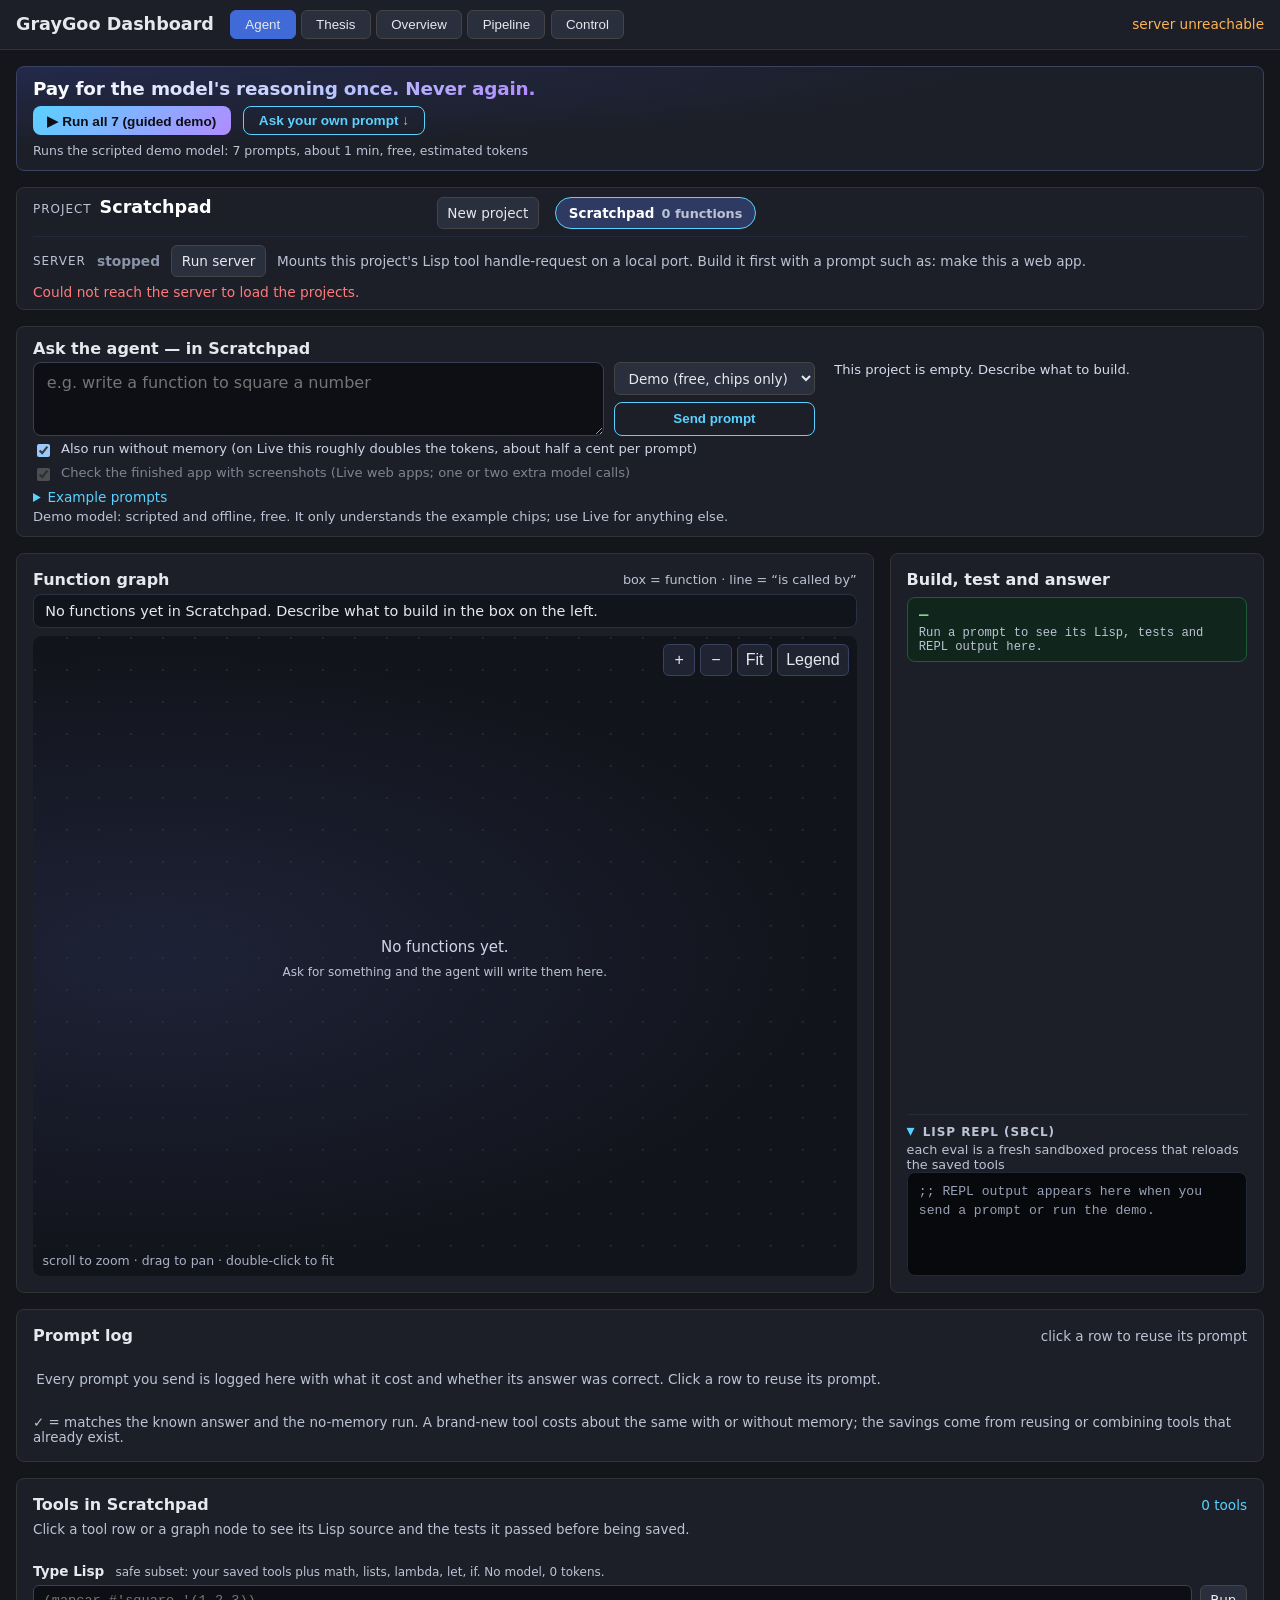
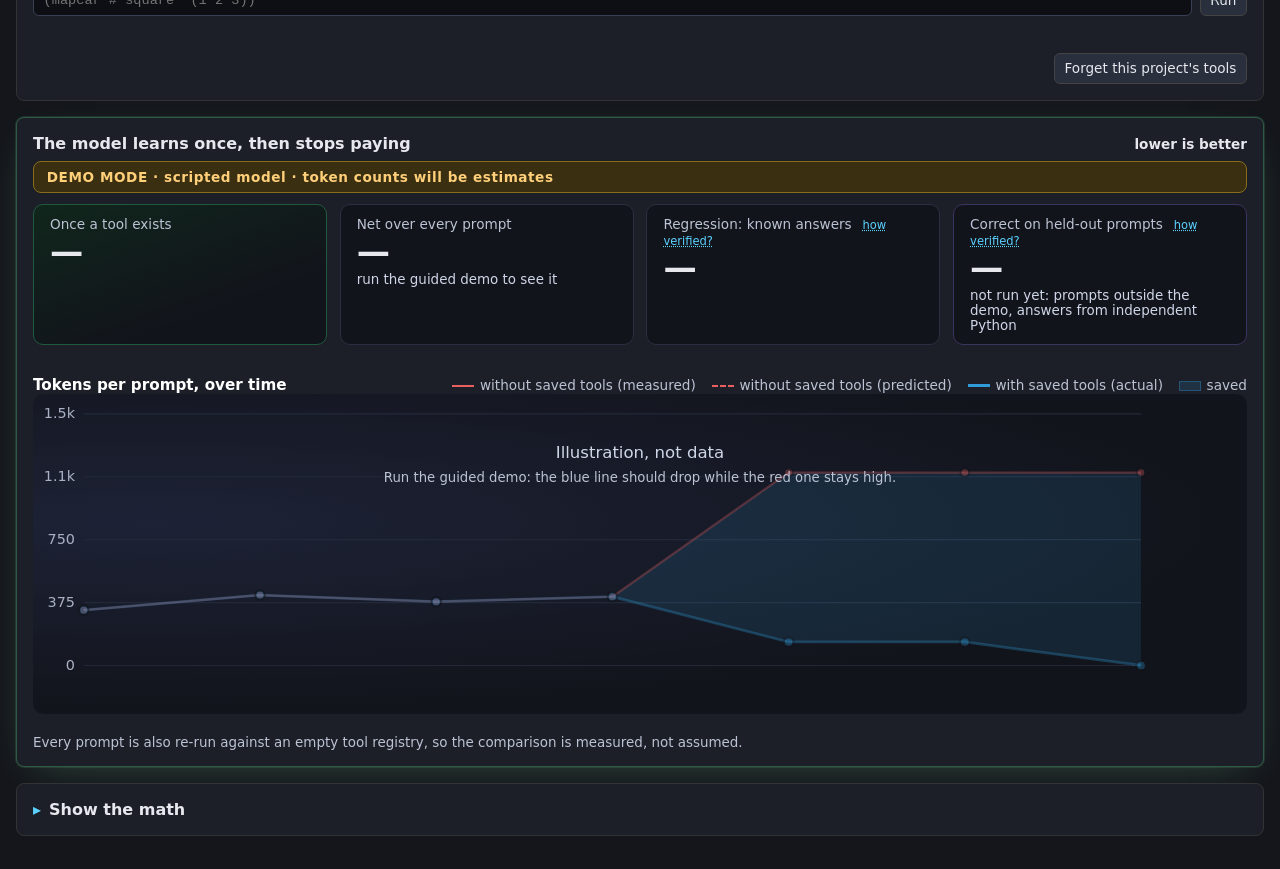
==== commit 231b1373: "Agent: free app checks, guarded fixes, per-build budgets, machinery evidence Pipeline issues (the 15" ====
--- a/dashboard/index.html
+++ b/dashboard/index.html
@@ -127,6 +127,8 @@
         </div>
         <p class="muted">In Live mode try something of your own with concrete data, e.g. &ldquo;write a function that run-length encodes a string, then encode aaabccdd&rdquo;, followed by &ldquo;now decode the result back&rdquo; to watch one tool build on another.</p>
       </section>
+
+      <section id="th-machinery" class="card wide mx" aria-labelledby="mx-title"></section>
 
       <section class="card wide th-limits">
         <h2>Honest limits</h2>
--- a/dashboard/agent.css
+++ b/dashboard/agent.css
@@ -259,6 +259,63 @@
 .th-try .muted { font-size: .75rem; margin-left: .3rem; }
 .th code { background: #12141b; padding: .05rem .35rem; border-radius: 4px; font-size: .88em; color: var(--ag-violet); }
 .th-limits { border-color: #5a4a1f; }
+/* thesis: "the machinery gets faster too" (mx-). Colours are scoped under .mx because
+   .th p / .th li (0,1,1) would otherwise override them. */
+.mx .mx-lede { font-size: 1rem; margin: 0; color: #e6e8ee; }
+.mx .muted { color: var(--ag-dim); }
+.mx-block { margin-top: 1.1rem; padding-top: .9rem; border-top: 1px solid #2a3042; min-width: 0; }
+.mx-sub { font-size: .98rem; margin: 0 0 .4rem; color: #fff; }
+.mx-kicker { font-size: .74rem; letter-spacing: .08em; text-transform: uppercase; color: var(--ag-dim); margin: 1rem 0 .3rem; font-weight: 700; }
+.mx-bars { display: grid; gap: .65rem; margin-top: .5rem; }
+.mx-bar { display: grid; gap: .3rem; }
+.mx-bar-label { font-size: .92rem; color: #e6e8ee; }
+.mx-track { height: 10px; background: #0d0f14; border: 1px solid #2a3042; border-radius: 4px; overflow: hidden; }
+.mx-fill { display: block; height: 100%; max-width: 100%; border-radius: 4px; }
+.mx-fill-raw { background: #7d8496; }
+.mx-fill-after { background: var(--ag-cyan); }
+.mx-axis { display: flex; justify-content: space-between; font-size: .72rem; color: var(--ag-dim); }
+.mx .mx-note { font-size: .92rem; margin: .7rem 0 0; color: #e6e8ee; }
+.mx .mx-src { font-size: .8rem; margin: .5rem 0 0; }
+.mx-caution { margin: .7rem 0 0; padding: .45rem .75rem; border-left: 3px solid var(--ag-amber); background: #2a200e; border-radius: 0 6px 6px 0; }
+.mx .mx-caution { color: #ffe2b0; }
+.mx-tag { font-size: .7rem; font-weight: 700; letter-spacing: .06em; text-transform: uppercase; color: var(--ag-amber); margin-right: .45rem; }
+.mx-fixlist { list-style: none; margin: .3rem 0 0; padding: 0; display: grid; grid-template-columns: repeat(auto-fill, minmax(15rem, 1fr)); gap: .35rem .9rem; font-size: .88rem; }
+.mx-fixlist li { color: #d6dcec; }
+.mx-scroll { max-width: 100%; overflow-x: auto; border-radius: 8px; margin-top: .5rem; }
+.mx-scroll:focus-visible { outline: 2px solid var(--ag-cyan); outline-offset: 2px; }
+.mx-table { width: 100%; min-width: 46rem; border-collapse: collapse; font-size: .88rem; }
+.mx-table th, .mx-table td { padding: .5rem .6rem; border-bottom: 1px solid #2a3042; text-align: left; vertical-align: top; color: #d6dcec; }
+.mx-table thead th { color: var(--ag-dim); font-weight: 600; font-size: .78rem; }
+.mx-table tbody th[scope="row"] { color: #fff; font-weight: 600; white-space: nowrap; }
+.mx-table .mx-num { text-align: right; font-variant-numeric: tabular-nums; }
+.mx-cell { display: flex; flex-direction: column; align-items: flex-end; gap: .25rem; min-width: 7rem; }
+.mx-val { white-space: nowrap; }
+.mx-meter { display: block; width: 100%; height: 10px; background: #0d0f14; border: 1px solid #2a3042; border-radius: 4px; overflow: hidden; }
+.mx-meter-fill { display: block; height: 100%; background: var(--ag-cyan); border-radius: 4px; }
+.mx-mech { list-style: none; margin: .4rem 0 0; padding: 0; }
+.mx-mech-row { display: grid; grid-template-columns: minmax(0, 1fr) auto; gap: .2rem .9rem; align-items: start; padding: .6rem 0; border-bottom: 1px solid #2a3042; }
+.mx-mech-name { display: flex; flex-wrap: wrap; align-items: center; gap: .45rem; color: #fff; }
+.mx-mech-name b { font-weight: 600; }
+.mx-how { margin: .2rem 0 0; font-size: .84rem; line-height: 1.45; }
+.mx-mech-nums { display: flex; flex-wrap: wrap; justify-content: flex-end; gap: .3rem .9rem; text-align: right; font-variant-numeric: tabular-nums; }
+.mx-n { font-size: .92rem; color: #e6e8ee; white-space: nowrap; }
+.mx-basis { font-size: .68rem; font-weight: 700; letter-spacing: .05em; text-transform: uppercase; padding: .08rem .5rem; border-radius: 999px; border: 1px solid; }
+.mx-b-measured { background: #12301f; color: #9fe3ab; border-color: #1f5a3d; }
+.mx-b-estimate { background: #3a2f10; color: #ffcf7a; border-color: #8a6d1b; }
+.mx-b-counted { background: #10303a; color: #8fe3ff; border-color: #1f6f8f; }
+.mx .mx-total { margin: .8rem 0 0; color: #fff; font-weight: 600; }
+@media (max-width: 640px) {
+  .mx-table { min-width: 0; }
+  .mx-table thead { position: absolute; width: 1px; height: 1px; overflow: hidden; clip: rect(0 0 0 0); }
+  .mx-table, .mx-table tbody, .mx-table tr, .mx-table th, .mx-table td { display: block; width: 100%; }
+  .mx-table tr { background: #12141b; border: 1px solid #2a3042; border-radius: 8px; padding: .4rem .75rem; margin: 0 0 .6rem; }
+  .mx-table th[scope="row"] { border: 0; padding: .2rem 0 .3rem; font-size: .95rem; white-space: normal; }
+  .mx-table td { display: flex; justify-content: space-between; align-items: flex-start; gap: .75rem; border: 0; padding: .3rem 0; text-align: right; }
+  .mx-table td::before { content: attr(data-label); color: var(--ag-dim); font-size: .8rem; text-align: left; padding-top: .15rem; }
+  .mx-cell { min-width: 0; width: 55%; max-width: 14rem; }
+  .mx-mech-row { grid-template-columns: minmax(0, 1fr); }
+  .mx-mech-nums { justify-content: flex-start; text-align: left; }
+}
 @media (max-width: 900px) { .th-lanes { grid-template-columns: 1fr; } .th-arrow { transform: rotate(90deg); } .th-grid { grid-template-columns: 1fr; } }
 
 .ag-hero-l { flex: 1 1 520px; min-width: 0; }
@@ -375,6 +432,12 @@
 .sum-chips { display: flex; gap: .35rem; flex-wrap: wrap; margin-top: .45rem; }
 .sum-chips .sc { font-size: .8rem; padding: .15rem .55rem; border-radius: 999px; background: #232838; color: #cfd6e8; border: 1px solid #343b50; }
 .sum-chips .sc.ok { background: #12301f; color: #9fe3ab; border-color: #1f5a3d; }
+.sum-v-t { font-weight: 700; font-size: .9rem; color: #fff; margin: .45rem 0 .15rem; }
+.sum-v { display: grid; gap: .1rem; }
+.sum-v-r { display: grid; grid-template-columns: 1.2rem minmax(0, 1fr); gap: .3rem; font-size: .86rem; line-height: 1.4; color: #d6dcec; }
+.sum-v-m { text-align: center; font-weight: 700; color: var(--ag-dim); }
+.sum-v-m.v-ok { color: #9fe3ab; } .sum-v-m.v-warn { color: var(--ag-amber); } .sum-v-m.v-muted { color: var(--ag-dim); }
+.sum-v-x { overflow-wrap: anywhere; }
 
 /* projects */
 .ag-project { display: flex; flex-direction: column; gap: .6rem; }
@@ -731,3 +794,19 @@
 #ag-visual-row:has(input:disabled) { opacity: .55; }
 #ag-visual:disabled { cursor: not-allowed; }
 .ag-spend { min-width: 4.6rem; padding-left: .9rem; border-left: 1px solid #2a3044; }
+
+/* ---- end-of-run card: never squeezed, short by default, full report on request (2026-10-10) ---- */
+.card.ag-out { overflow-y: auto; }
+.ag-out #ag-summary, .ag-out #ag-capnotice { flex: none; }
+.ag-out #ag-capnotice { max-height: 3.5rem; }
+.ag-out #ag-summary, .ag-out #ag-summary.warn { max-height: 10.5rem; }
+.ag-out #ag-summary.open { max-height: none; overflow-y: visible; }
+.sum-head { display: flex; align-items: baseline; justify-content: space-between; gap: .6rem; position: sticky; top: -.45rem; margin: -.45rem -.7rem .1rem; padding: .45rem .7rem .2rem; background: inherit; z-index: 1; }
+.sum-head .sum-t { margin-bottom: 0; min-width: 0; }
+.sum-more { flex: none; padding: .12rem .5rem; border: 1px solid #4a5270; border-radius: 6px; background: #1a1e2b; color: #e6eaf5; font: inherit; font-size: .76rem; font-weight: 600; cursor: pointer; white-space: nowrap; }
+.sum-more:hover { border-color: var(--ag-cyan); color: #fff; }
+.sum-more:focus-visible { outline: 2px solid var(--ag-cyan); outline-offset: 1px; }
+.sum-v-t { font-size: .78rem; letter-spacing: .04em; text-transform: uppercase; color: #cfd6e8; margin: .3rem 0 .1rem; }
+.sum-v { display: flex; flex-wrap: wrap; gap: .05rem .9rem; }
+.sum-v-r { display: flex; grid-template-columns: none; gap: .3rem; font-size: .82rem; }
+.sum-v-m { flex: none; width: 1rem; }
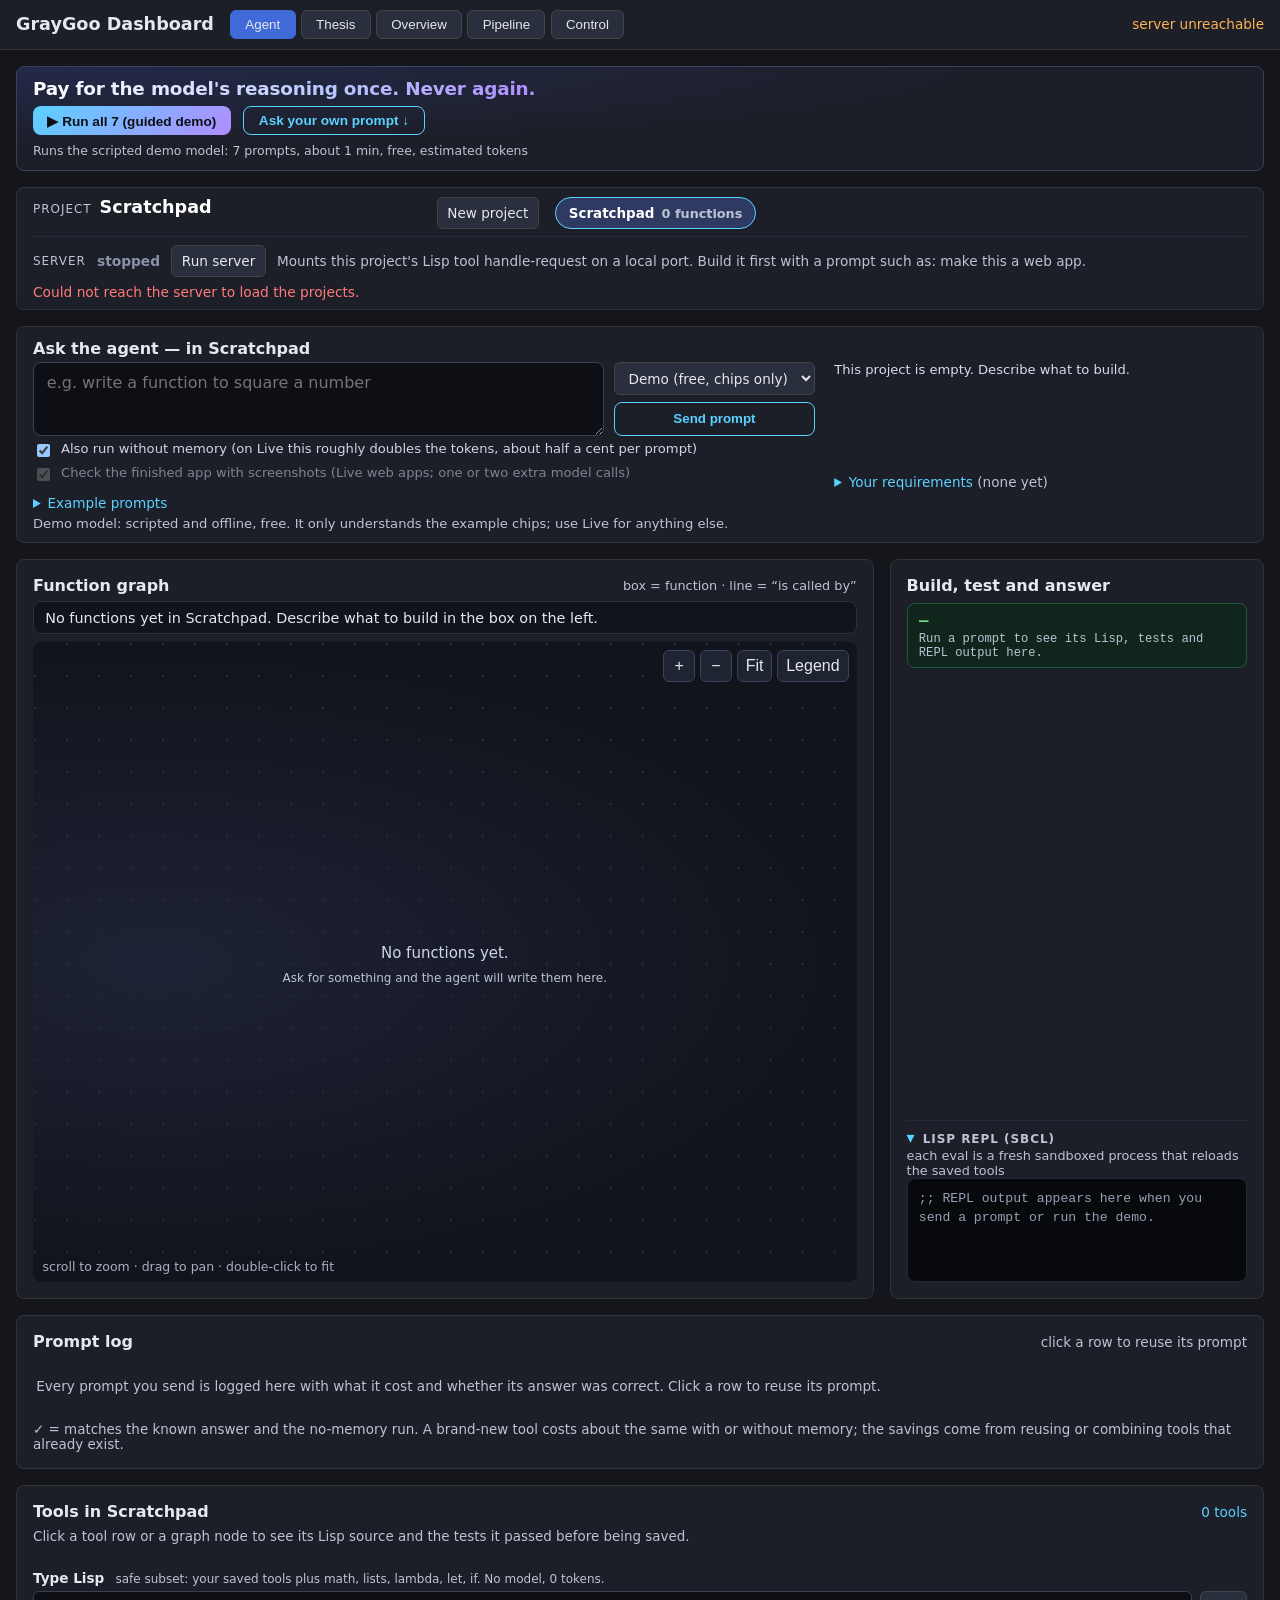
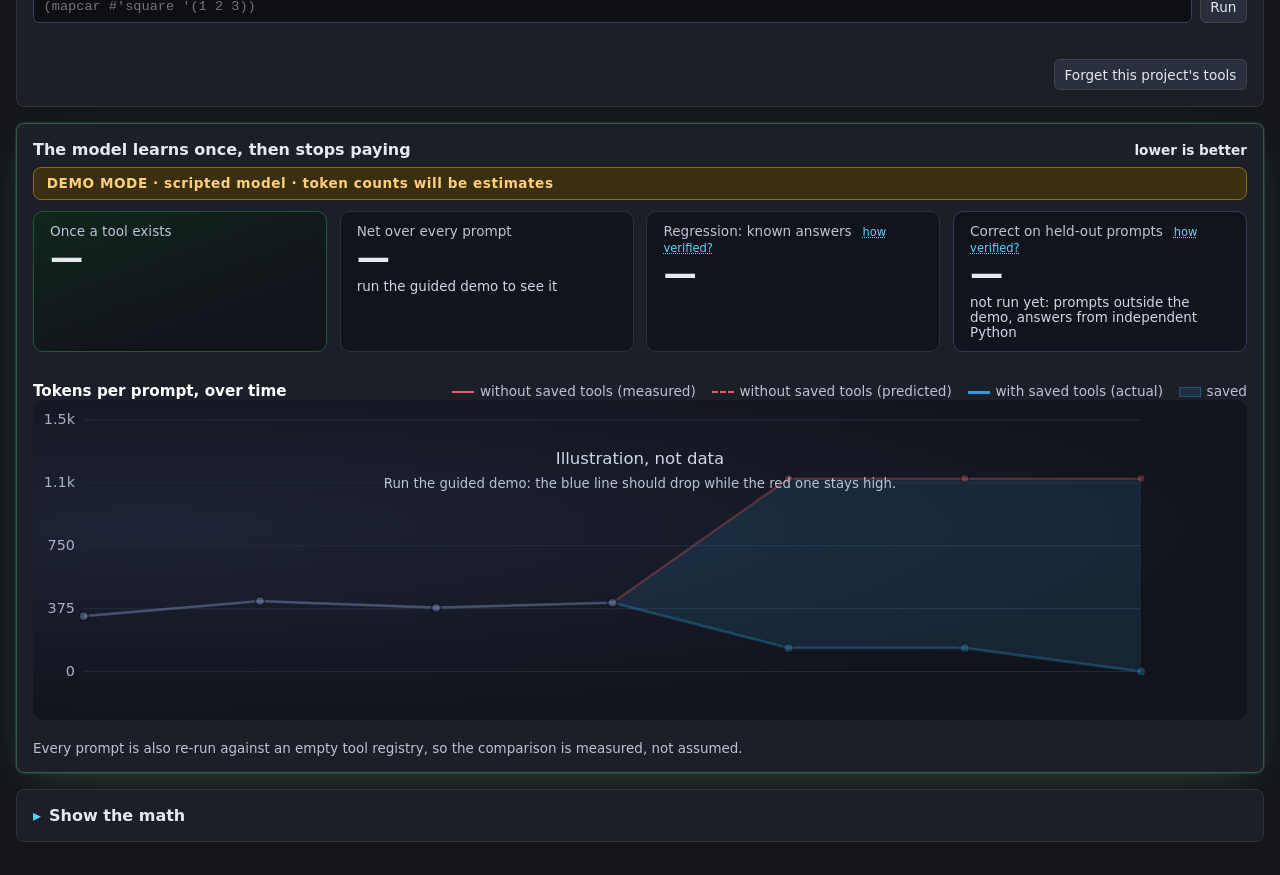
==== commit cb371494: "Agent: self-recovery, spend pause, user requirements, provenance, OS sandbox Auto-repair (from five " ====
--- a/dashboard/index.html
+++ b/dashboard/index.html
@@ -231,6 +231,27 @@
       <p id="ag-proj-hint" class="muted ag-proj-hint"></p>
       <label class="ag-check"><input type="checkbox" id="ag-compare" checked> Also run without memory (on Live this roughly doubles the tokens, about half a cent per prompt)</label>
       <label class="ag-check" id="ag-visual-row"><input type="checkbox" id="ag-visual" checked> Check the finished app with screenshots (Live web apps; one or two extra model calls)</label>
+      <details class="ag-reqs" id="ag-reqs">
+        <summary>Your requirements <span id="ag-reqs-count" class="muted">(none yet)</span></summary>
+        <p class="ag-reqs-lede">Say what the finished app must do, one check per line. After every build the harness sends these requests or types these commands itself and reports each line as met or not met. They are checked exactly as you wrote them: nothing rewrites or drops a line.</p>
+        <label for="ag-reqs-text" class="ag-reqs-label">Requirements for this project</label>
+        <textarea id="ag-reqs-text" rows="5" spellcheck="false" aria-describedby="ag-reqs-help ag-reqs-status"
+          placeholder='run "calc 150000 6.5 30" prints "948.10"'></textarea>
+        <div class="ag-reqs-row">
+          <button type="button" id="ag-reqs-save" class="ag-ghost">Save requirements</button>
+          <span id="ag-reqs-status" class="muted" role="status"></span>
+        </div>
+        <ul id="ag-reqs-errors" class="ag-reqs-errors" hidden></ul>
+        <div id="ag-reqs-help" class="ag-reqs-help">
+          <div class="muted">How to write a line</div>
+          <code>GET /notes shows "Hello"</code>
+          <code>POST /notes with text="blue kite" then GET /notes shows "blue kite"</code>
+          <code>GET /missing answers 404</code>
+          <code>run "calc 150000 6.5 30" prints "948.10"</code>
+          <code>run "put blue kite" then run "show" prints "blue kite"</code>
+          <div class="muted">Use <code class="ag-inl">does not show</code> or <code class="ag-inl">does not print</code> for the opposite. Lines indented under <code class="ag-inl">scenario: a name</code> run in order on the same data and count as one requirement.</div>
+        </div>
+      </details>
       <details class="ag-examples">
         <summary>Example prompts</summary>
         <div class="ag-chips" aria-label="Example prompts">
@@ -257,6 +278,10 @@
         </div>
       </details>
       <p id="ag-mode-note" class="muted"></p>
+      <div id="ag-spend" class="ag-spendline" role="status" hidden>
+        <span id="ag-spend-text"></span>
+        <button type="button" id="ag-spend-more" class="ag-ghost" hidden>Allow $1.00 more</button>
+      </div>
     </div>
 
     <section class="ag-build" id="ag-build" aria-label="Build workspace">
@@ -278,8 +303,17 @@
               </svg>
               <div class="ag-gauge-read"><b id="ag-gauge-n">&ndash;</b><small id="ag-gauge-cap">avg tokens/s</small></div>
             </div>
-            <div class="ag-gauge-read ag-spend" id="ag-spend-box"><b id="ag-spend-n">$0.00</b><small id="ag-spend-cap">est. spend</small></div>
+            <div class="ag-gauge-read ag-spend" id="ag-spend-box"><b id="ag-spend-n">$0.00</b><small id="ag-spend-cap">this build</small></div>
+            <div class="ag-gauge-read ag-spend" id="ag-total-box"><b id="ag-total-n">$0.00</b><small id="ag-total-cap">total this run</small></div>
           </div></div>
+        <div id="ag-paused" class="ag-paused" role="alert" hidden>
+          <div class="ag-paused-t">Paused at the spending limit</div>
+          <p id="ag-paused-p"></p>
+          <div class="ag-paused-row">
+            <button type="button" id="ag-paused-go" class="ag-primary">Keep going</button>
+            <button type="button" id="ag-paused-stop" class="ag-ghost">Stop here and keep what is saved</button>
+          </div>
+        </div>
         <div id="ag-gstatus" class="ag-gstatus"><span id="ag-gstatus-t" role="status" aria-live="polite"></span></div>
         <div class="ag-gwrap">
           <svg id="ag-graph" tabindex="0" viewBox="0 0 640 340" role="group"
--- a/dashboard/agent.css
+++ b/dashboard/agent.css
@@ -810,3 +810,31 @@
 .sum-v { display: flex; flex-wrap: wrap; gap: .05rem .9rem; }
 .sum-v-r { display: flex; grid-template-columns: none; gap: .3rem; font-size: .82rem; }
 .sum-v-m { flex: none; width: 1rem; }
+.sum-head .sum-continue { flex: none; margin-left: auto; padding: .18rem .6rem; font-size: .78rem; white-space: nowrap; }
+.sum-head .sum-continue:disabled { opacity: .6; cursor: default; }
+.sum-head .sum-continue + .sum-more { margin-left: 0; }
+.sum-head { flex-wrap: wrap; row-gap: .3rem; }
+.sum-head .sum-t { flex: 1 1 11rem; }
+
+/* ---- the user's own requirements (2026-10-10) ---- */
+.ag-reqs { margin-top: .6rem; }
+.ag-reqs > summary { cursor: pointer; color: var(--ag-cyan); font-size: .85rem; }
+.ag-reqs > summary:focus-visible { outline: 2px solid var(--ag-cyan); outline-offset: 2px; }
+.ag-reqs-lede { margin: .4rem 0 .5rem; font-size: .84rem; line-height: 1.45; color: #d6dcec; max-width: 62rem; }
+.ag-reqs-label { display: block; font-size: .78rem; font-weight: 700; letter-spacing: .04em; text-transform: uppercase; color: #cfd6e8; margin-bottom: .25rem; }
+#ag-reqs-text { width: 100%; box-sizing: border-box; min-height: 6.5rem; resize: vertical; padding: .5rem .6rem; border: 1px solid #3a4260; border-radius: 6px; background: #0e1016; color: #f1f4fb; font: .82rem/1.5 ui-monospace, SFMono-Regular, Consolas, monospace; }
+#ag-reqs-text:focus-visible { outline: 2px solid var(--ag-cyan); outline-offset: 1px; }
+.ag-reqs-row { display: flex; flex-wrap: wrap; align-items: center; gap: .6rem; margin-top: .4rem; font-size: .84rem; }
+.ag-reqs-errors { margin: .4rem 0 0; padding-left: 1.1rem; font-size: .82rem; line-height: 1.45; color: var(--ag-amber); }
+.ag-reqs-help { display: grid; gap: .2rem; margin-top: .6rem; padding: .5rem .7rem; border-left: 2px solid #3a4260; background: #10151f; border-radius: 0 6px 6px 0; font-size: .8rem; }
+.ag-reqs-help > code { font: .78rem/1.5 ui-monospace, SFMono-Regular, Consolas, monospace; color: #cfe8ff; overflow-wrap: anywhere; }
+.ag-reqs-help .ag-inl { font: inherit; font-family: ui-monospace, SFMono-Regular, Consolas, monospace; color: #cfe8ff; }
+
+/* ---- live spending limit of this server run (2026-10-10) ---- */
+.ag-spendline { display: flex; flex-wrap: wrap; align-items: center; gap: .6rem; margin-top: .35rem; font-size: .84rem; color: #d6dcec; }
+.ag-spendline.low { padding: .45rem .7rem; border: 1px solid #8a6d1b; background: #2a2410; border-radius: 8px; color: #f1f4fb; }
+.ag-spendline .ag-ghost { padding: .15rem .6rem; font-size: .8rem; }
+.ag-paused { margin: .5rem 0; padding: .65rem .8rem; border: 1px solid #8a6d1b; background: #2a2410; border-radius: 8px; }
+.ag-paused-t { font-weight: 700; color: var(--ag-amber); margin-bottom: .2rem; }
+.ag-paused p { margin: 0 0 .5rem; font-size: .88rem; line-height: 1.45; color: #f1f4fb; }
+.ag-paused-row { display: flex; flex-wrap: wrap; gap: .5rem; }
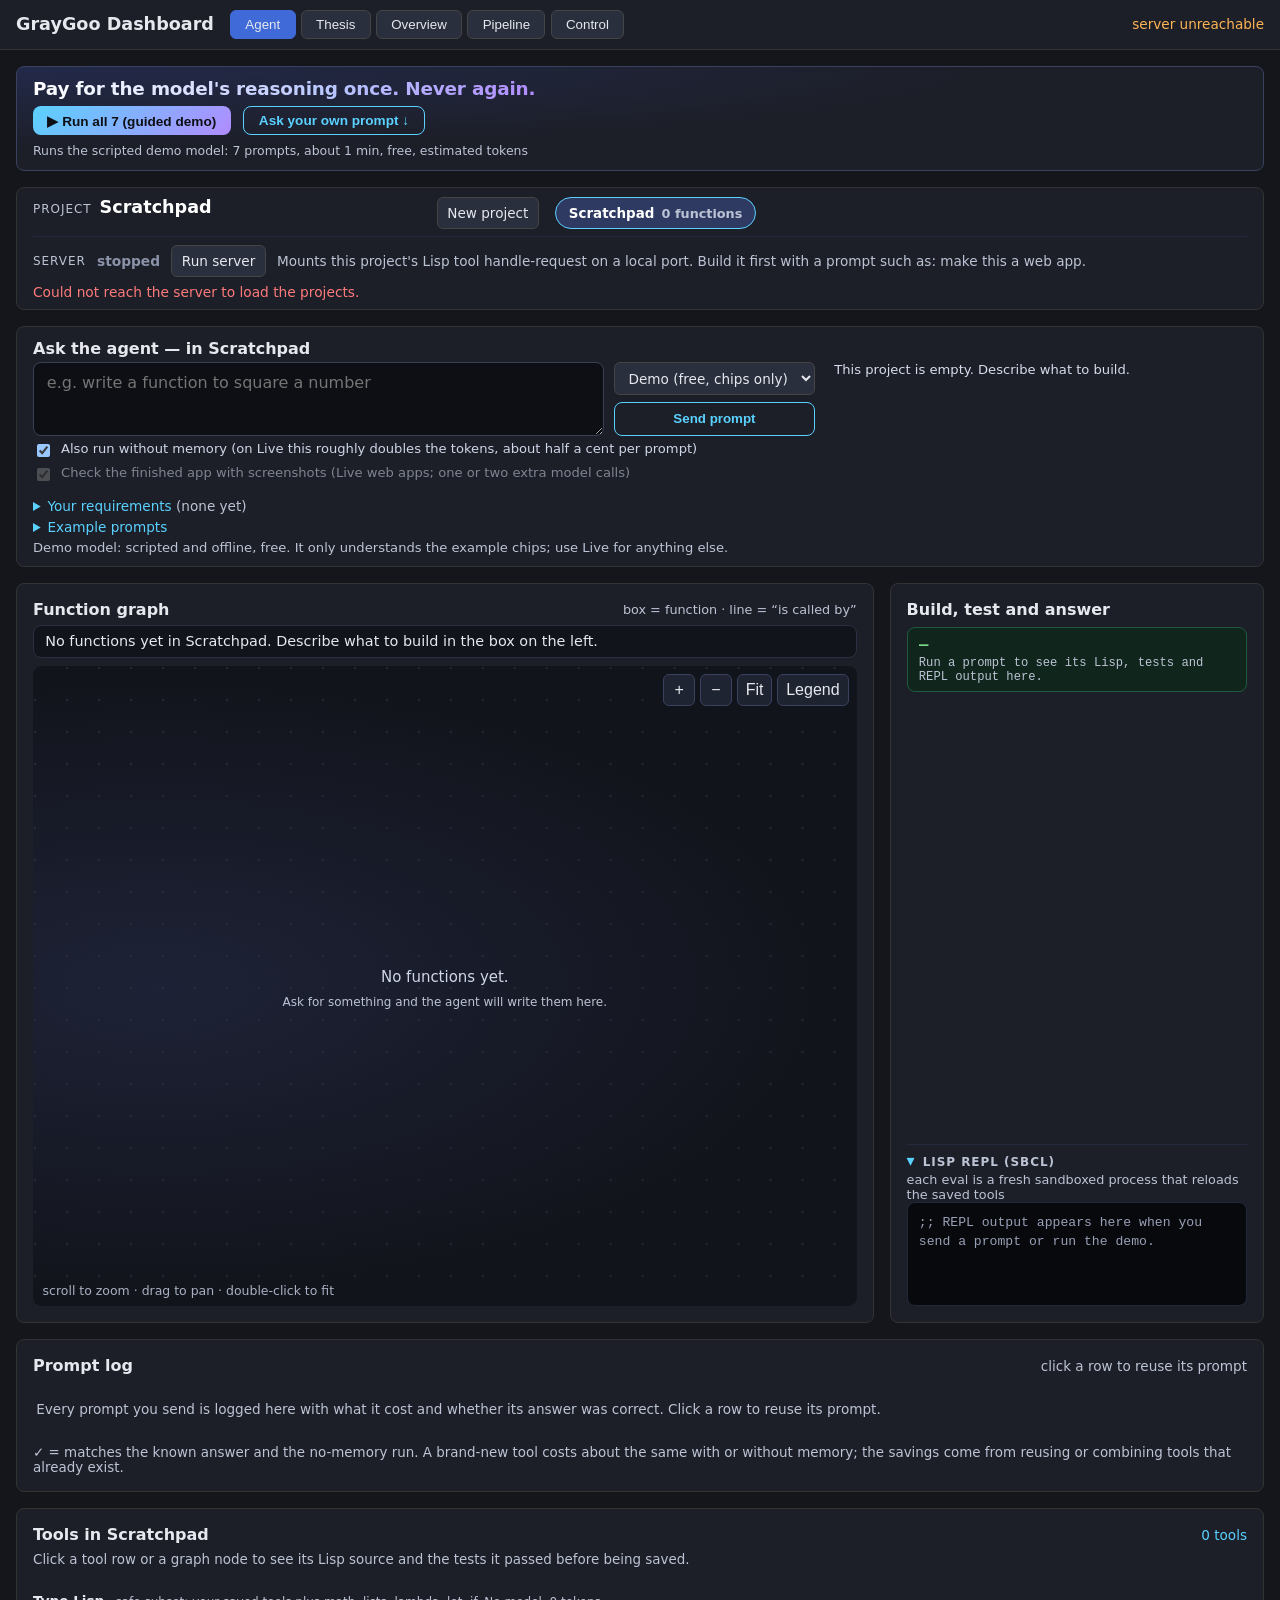
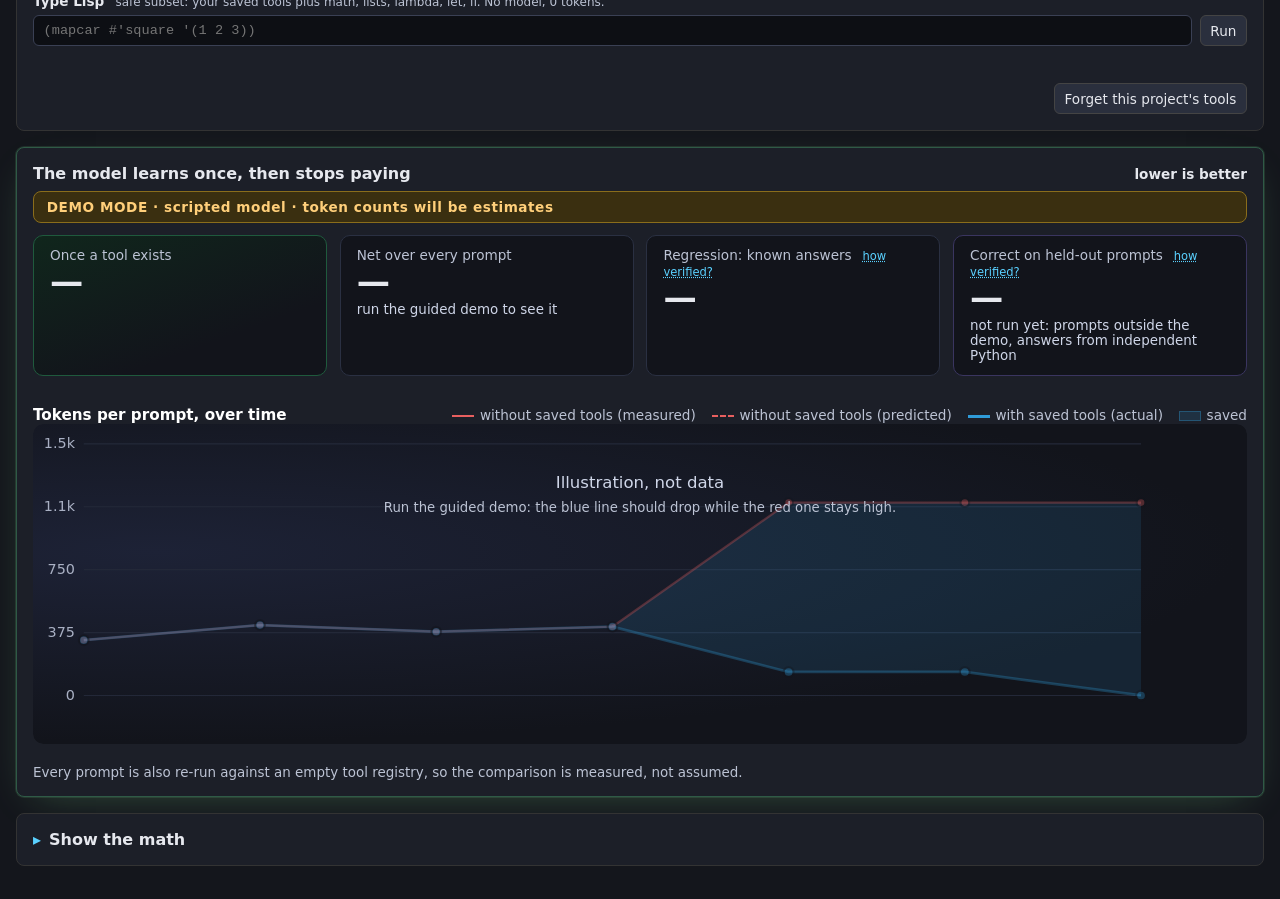
==== commit e6dba8fe: "Agent: proof of doneness, integration tests, per-step sanity checks, goal review A build now ends as" ====
--- a/dashboard/index.html
+++ b/dashboard/index.html
@@ -232,7 +232,7 @@
       <label class="ag-check"><input type="checkbox" id="ag-compare" checked> Also run without memory (on Live this roughly doubles the tokens, about half a cent per prompt)</label>
       <label class="ag-check" id="ag-visual-row"><input type="checkbox" id="ag-visual" checked> Check the finished app with screenshots (Live web apps; one or two extra model calls)</label>
       <details class="ag-reqs" id="ag-reqs">
-        <summary>Your requirements <span id="ag-reqs-count" class="muted">(none yet)</span></summary>
+        <summary>Your requirements <span id="ag-reqs-count" class="muted">(none yet)</span><span id="ag-integ-badge" class="muted"></span></summary>
         <p class="ag-reqs-lede">Say what the finished app must do, one check per line. After every build the harness sends these requests or types these commands itself and reports each line as met or not met. They are checked exactly as you wrote them: nothing rewrites or drops a line.</p>
         <label for="ag-reqs-text" class="ag-reqs-label">Requirements for this project</label>
         <textarea id="ag-reqs-text" rows="5" spellcheck="false" aria-describedby="ag-reqs-help ag-reqs-status"
@@ -242,6 +242,15 @@
           <span id="ag-reqs-status" class="muted" role="status"></span>
         </div>
         <ul id="ag-reqs-errors" class="ag-reqs-errors" hidden></ul>
+        <div id="ag-integ" class="ag-integ" hidden>
+          <label for="ag-integ-text" class="ag-reqs-label">Integration tests the agent wrote for this project <span id="ag-integ-count" class="muted"></span></label>
+          <p class="ag-reqs-lede" id="ag-integ-help">The agent writes these once from your goal, before any code, and adds a few when a later prompt adds a feature. After every build the harness types or requests each line through the finished app. A build is not called done while one fails. They are yours to change: fix a line that expects the wrong thing, delete one you do not want, or clear the box to have new ones written on the next build.</p>
+          <textarea id="ag-integ-text" rows="5" spellcheck="false" aria-describedby="ag-integ-help ag-integ-status"></textarea>
+          <div class="ag-reqs-row">
+            <button type="button" id="ag-integ-save" class="ag-ghost">Save integration tests</button>
+            <span id="ag-integ-status" class="muted" role="status"></span>
+          </div>
+        </div>
         <div id="ag-reqs-help" class="ag-reqs-help">
           <div class="muted">How to write a line</div>
           <code>GET /notes shows "Hello"</code>
@@ -249,6 +258,7 @@
           <code>GET /missing answers 404</code>
           <code>run "calc 150000 6.5 30" prints "948.10"</code>
           <code>run "put blue kite" then run "show" prints "blue kite"</code>
+          <code>run "put blue kite" then run "show" works</code>
           <div class="muted">Use <code class="ag-inl">does not show</code> or <code class="ag-inl">does not print</code> for the opposite. Lines indented under <code class="ag-inl">scenario: a name</code> run in order on the same data and count as one requirement.</div>
         </div>
       </details>
--- a/dashboard/agent.css
+++ b/dashboard/agent.css
@@ -838,3 +838,18 @@
 .ag-paused-t { font-weight: 700; color: var(--ag-amber); margin-bottom: .2rem; }
 .ag-paused p { margin: 0 0 .5rem; font-size: .88rem; line-height: 1.45; color: #f1f4fb; }
 .ag-paused-row { display: flex; flex-wrap: wrap; gap: .5rem; }
+#ag-askbar > .ag-reqs, #ag-askbar > .ag-spendline { grid-column: 1 / -1; }
+#ag-askbar > .ag-reqs[open] { padding: .1rem 0 .3rem; }
+.ag-reqs-help { max-width: 62rem; }
+
+/* ---- proof of doneness: the commands typed into the finished app (2026-10-10) ---- */
+.sum-typed { margin: .35rem 0 .2rem; font-size: .8rem; }
+.sum-typed > summary { cursor: pointer; color: var(--ag-cyan); }
+.sum-typed > summary:focus-visible { outline: 2px solid var(--ag-cyan); outline-offset: 2px; }
+.sum-typed-r { display: grid; grid-template-columns: minmax(0, 1fr); gap: .05rem; padding: .2rem 0; border-top: 1px solid #2a3045; }
+.sum-typed-in { font: .78rem/1.4 ui-monospace, SFMono-Regular, Consolas, monospace; color: #cfe8ff; overflow-wrap: anywhere; }
+.sum-typed-out { color: #d6dcec; overflow-wrap: anywhere; }
+.sum-typed-r.bad .sum-typed-out { color: var(--ag-amber); }
+.ag-integ { margin-top: .9rem; padding-top: .7rem; border-top: 1px solid #2a3147; }
+#ag-integ-text { width: 100%; box-sizing: border-box; min-height: 6.5rem; resize: vertical; padding: .5rem .6rem; border: 1px solid #3a4260; border-radius: 6px; background: #0e1016; color: #f1f4fb; font: .8rem/1.5 ui-monospace, SFMono-Regular, Consolas, monospace; }
+#ag-integ-text:focus-visible { outline: 2px solid var(--ag-cyan); outline-offset: 1px; }
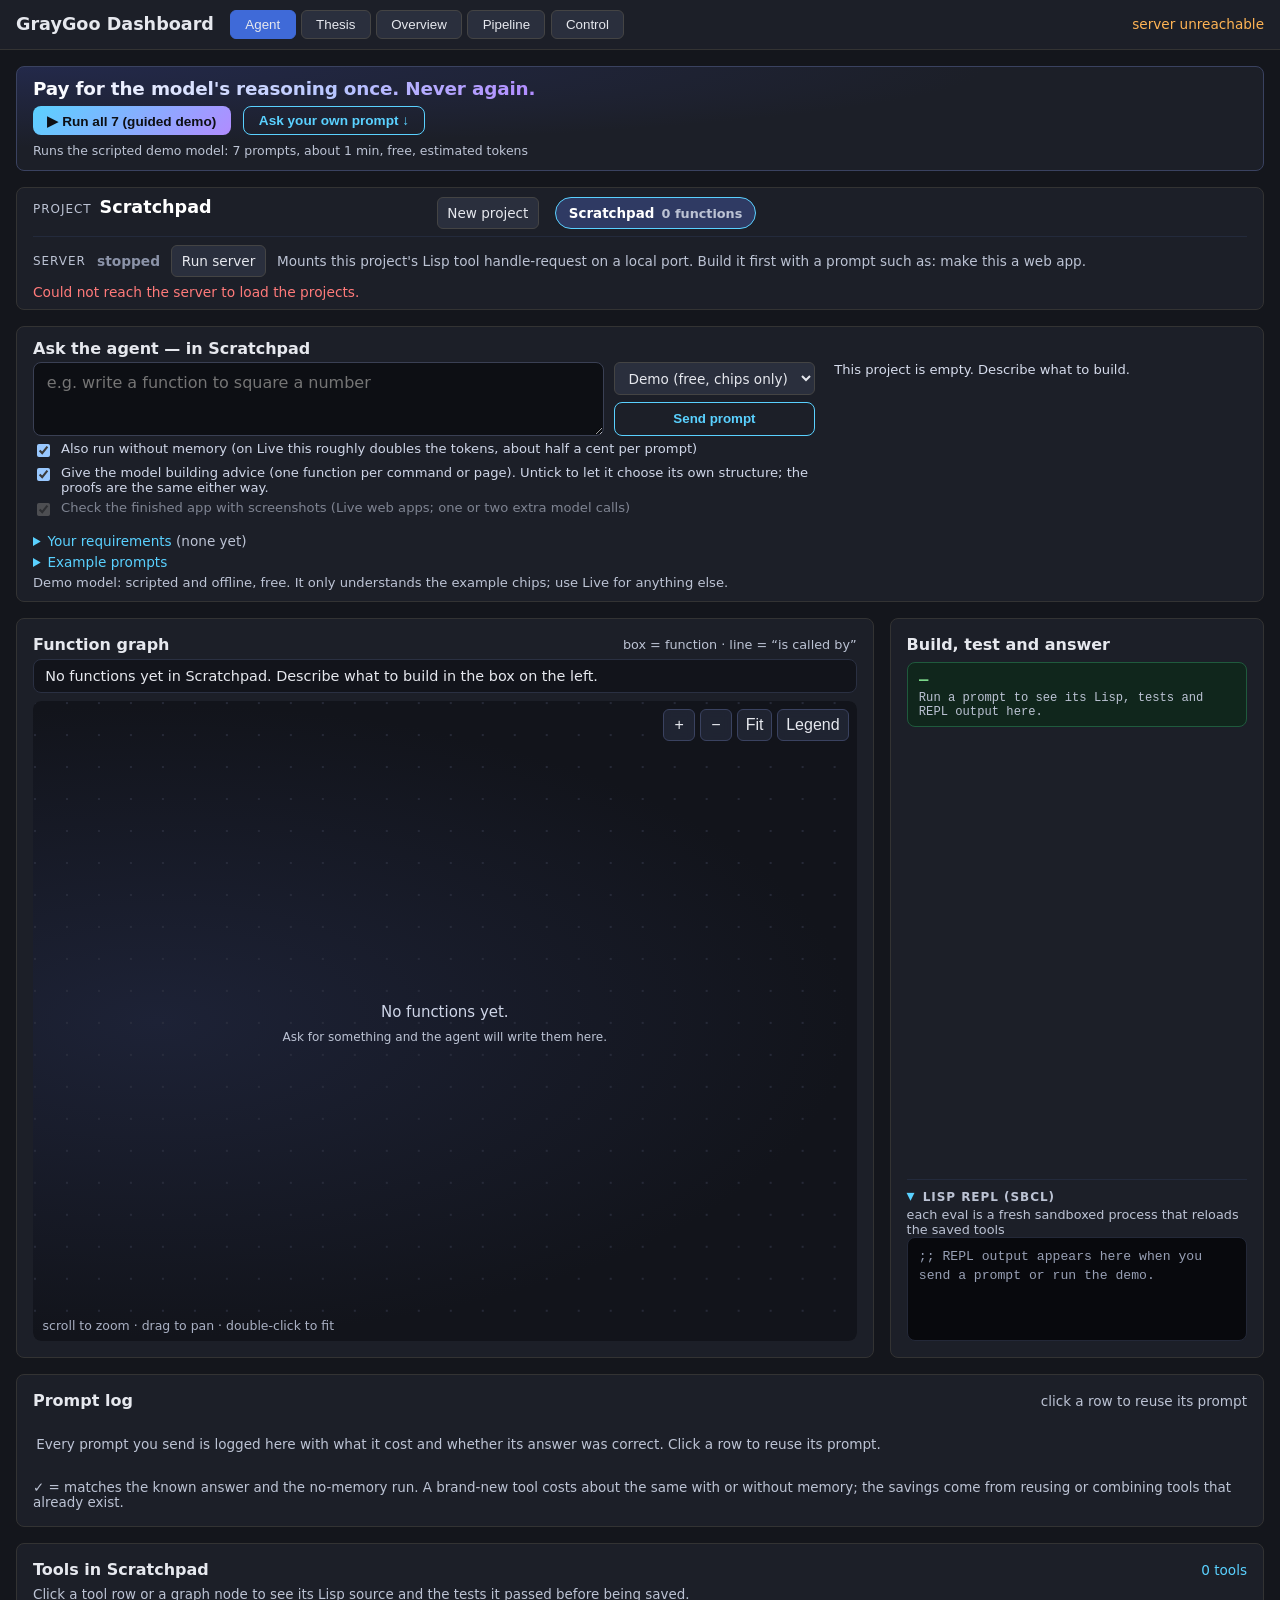
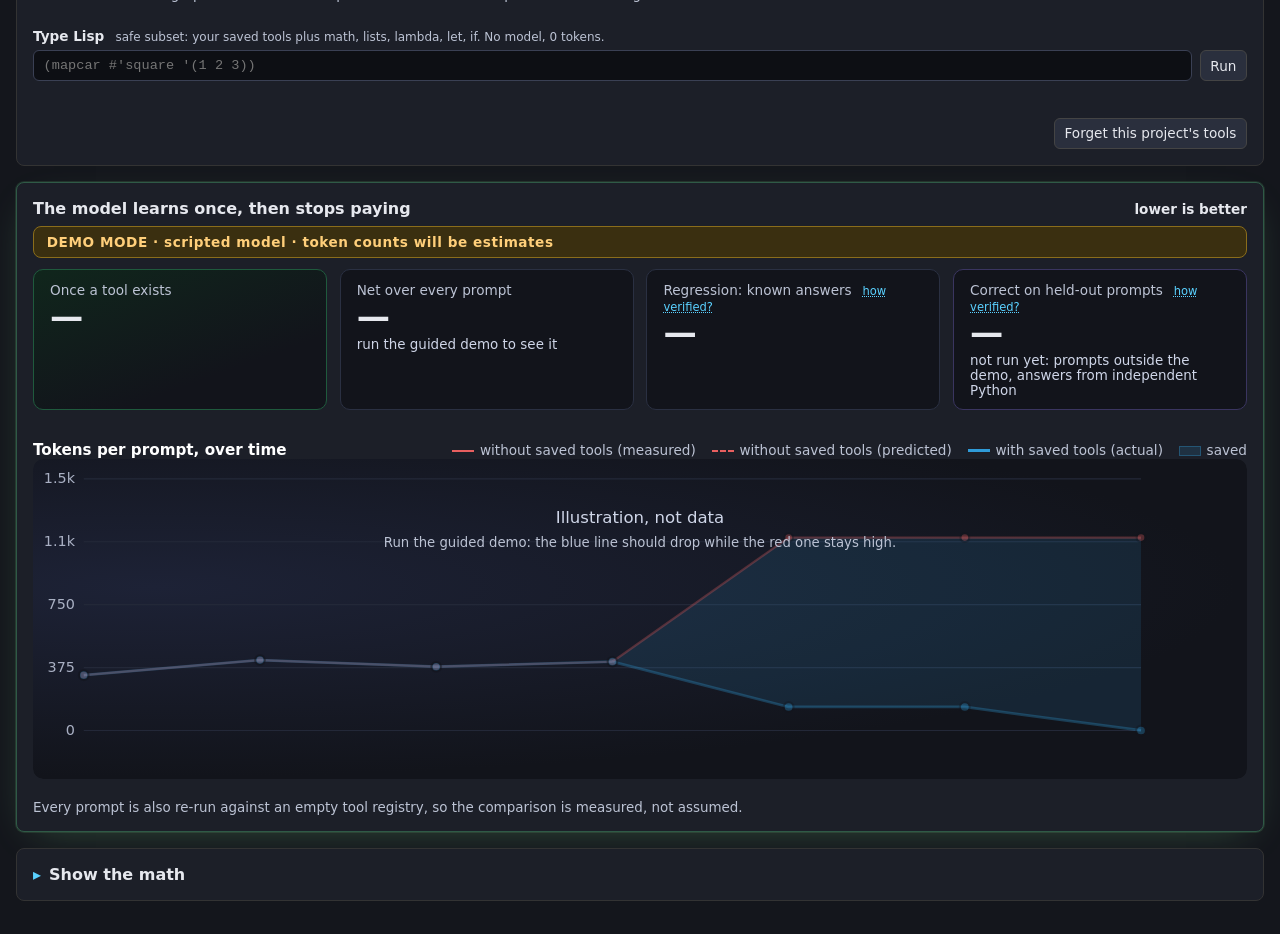
==== commit e8fbf04c: "Agent: held-out checks, evidence strength, fail-closed sandbox, recovery for every plan - Goal revie" ====
--- a/dashboard/index.html
+++ b/dashboard/index.html
@@ -230,6 +230,7 @@
       </div>
       <p id="ag-proj-hint" class="muted ag-proj-hint"></p>
       <label class="ag-check"><input type="checkbox" id="ag-compare" checked> Also run without memory (on Live this roughly doubles the tokens, about half a cent per prompt)</label>
+      <label class="ag-check" id="ag-advice-row"><input type="checkbox" id="ag-advice" checked> Give the model building advice (one function per command or page). Untick to let it choose its own structure; the proofs are the same either way.</label>
       <label class="ag-check" id="ag-visual-row"><input type="checkbox" id="ag-visual" checked> Check the finished app with screenshots (Live web apps; one or two extra model calls)</label>
       <details class="ag-reqs" id="ag-reqs">
         <summary>Your requirements <span id="ag-reqs-count" class="muted">(none yet)</span><span id="ag-integ-badge" class="muted"></span></summary>
@@ -250,6 +251,11 @@
             <button type="button" id="ag-integ-save" class="ag-ghost">Save integration tests</button>
             <span id="ag-integ-status" class="muted" role="status"></span>
           </div>
+          <details id="ag-held" class="ag-held" hidden>
+            <summary id="ag-held-sum">Held-out checks</summary>
+            <p class="ag-reqs-lede">These were written with the tests above and then kept back: no prompt ever shows them to the model. They are run after every build. One that fails at the end of a build is moved up into the tests above, so the next build can work on it.</p>
+            <ol id="ag-held-list"></ol>
+          </details>
         </div>
         <div id="ag-reqs-help" class="ag-reqs-help">
           <div class="muted">How to write a line</div>
--- a/dashboard/agent.css
+++ b/dashboard/agent.css
@@ -853,3 +853,6 @@
 .ag-integ { margin-top: .9rem; padding-top: .7rem; border-top: 1px solid #2a3147; }
 #ag-integ-text { width: 100%; box-sizing: border-box; min-height: 6.5rem; resize: vertical; padding: .5rem .6rem; border: 1px solid #3a4260; border-radius: 6px; background: #0e1016; color: #f1f4fb; font: .8rem/1.5 ui-monospace, SFMono-Regular, Consolas, monospace; }
 #ag-integ-text:focus-visible { outline: 2px solid var(--ag-cyan); outline-offset: 1px; }
+.ag-held { margin-top: .6rem; font-size: .84rem; }
+.ag-held ol { margin: .2rem 0 0; padding-left: 1.4rem; font: .78rem/1.5 ui-monospace, SFMono-Regular, Consolas, monospace; color: #cfe8ff; }
+.ag-held li { overflow-wrap: anywhere; }
